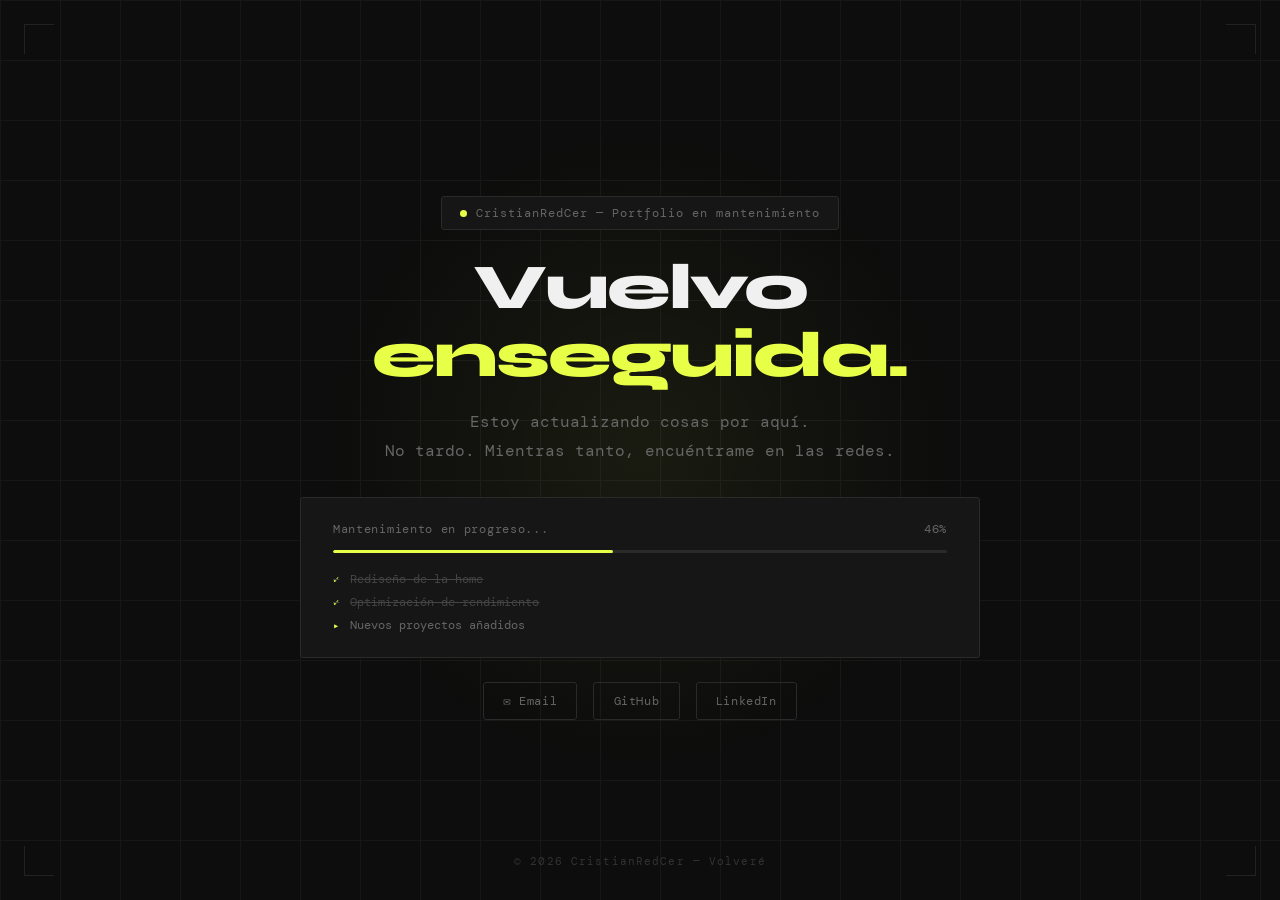
==== index.html @ ba2c5c2b "quito Test finales" ====
<!doctype html>
<html lang="es">
  <head>
    <title>CristianRedCer — En mantenimiento</title>
    <meta name="description" content="Portfolio de CristianRedCer - Desarrollador Junior" />
    <meta name="author" content="Cristian-Redondo-Cervantes" />
    <meta name="viewport" content="width=device-width, initial-scale=1.0" />
    <meta charset="UTF-8" />
    <link rel="icon" href="/Crc-Portfolio/favicon.png" type="image/jpeg" />
    <link rel="preconnect" href="https://fonts.googleapis.com" />
    <link rel="preconnect" href="https://fonts.gstatic.com" crossorigin />
    <link href="https://fonts.googleapis.com/css2?family=DM+Mono:ital,wght@0,300;0,400;0,500;1,400&family=Syne:wght@400;600;700;800&display=swap" rel="stylesheet" />
    <style>
      :root {
        --accent: #e8ff47;
        --bg: #0d0d0d;
        --surface: #161616;
        --border: #2a2a2a;
        --text: #f0f0f0;
        --muted: #666;
      }

      *, *::before, *::after {
        box-sizing: border-box;
        margin: 0;
        padding: 0;
      }

      body {
        background: var(--bg);
        color: var(--text);
        font-family: "Syne", sans-serif;
        min-height: 100vh;
        display: flex;
        flex-direction: column;
        align-items: center;
        justify-content: center;
        padding: 5rem 2rem 4rem;
        overflow-x: hidden;
        overflow-y: auto;
        position: relative;
      }

      body::before {
        content: "";
        position: fixed;
        inset: 0;
        background-image:
          linear-gradient(var(--border) 1px, transparent 1px),
          linear-gradient(90deg, var(--border) 1px, transparent 1px);
        background-size: 60px 60px;
        opacity: 0.4;
        pointer-events: none;
      }

      body::after {
        content: "";
        position: fixed;
        top: 50%;
        left: 50%;
        transform: translate(-50%, -50%);
        width: 700px;
        height: 700px;
        background: radial-gradient(circle, rgba(232, 255, 71, 0.06) 0%, transparent 65%);
        pointer-events: none;
      }

      .container {
        position: relative;
        z-index: 1;
        max-width: 680px;
        width: 100%;
        text-align: center;
      }

      .badge {
        display: inline-flex;
        align-items: center;
        gap: 0.6rem;
        background: var(--surface);
        border: 1px solid var(--border);
        border-radius: 3px;
        padding: 0.5rem 1.1rem;
        font-family: "DM Mono", monospace;
        font-size: 0.78rem;
        color: var(--muted);
        margin-bottom: 1.5rem;
        letter-spacing: 0.08em;
      }

      .dot {
        width: 7px;
        height: 7px;
        border-radius: 50%;
        background: var(--accent);
        animation: pulse 2s ease-in-out infinite;
        flex-shrink: 0;
      }

      @keyframes pulse {
        0%, 100% { opacity: 1; transform: scale(1); }
        50% { opacity: 0.4; transform: scale(0.8); }
      }

      h1 {
        font-size: clamp(2.2rem, 5vw, 4rem);
        font-weight: 800;
        line-height: 1.05;
        letter-spacing: -0.03em;
        margin-bottom: 0.5rem;
      }

      h1 span { color: var(--accent); }

      .subtitle {
        font-family: "DM Mono", monospace;
        font-size: clamp(0.8rem, 2vw, 1rem);
        color: var(--muted);
        margin: 1.2rem 0 2rem;
        line-height: 1.8;
      }

      .progress-wrap {
        background: var(--surface);
        border: 1px solid var(--border);
        border-radius: 3px;
        padding: 1.5rem 2rem;
        margin-bottom: 1.5rem;
        text-align: left;
      }

      .progress-label {
        display: flex;
        justify-content: space-between;
        font-family: "DM Mono", monospace;
        font-size: 0.72rem;
        color: var(--muted);
        margin-bottom: 0.8rem;
        letter-spacing: 0.06em;
      }

      .progress-bar {
        height: 3px;
        background: var(--border);
        border-radius: 2px;
        overflow: hidden;
        margin-bottom: 1.2rem;
      }

      .progress-fill {
        height: 100%;
        background: var(--accent);
        border-radius: 2px;
        width: 40%;
        transition: width 0.3s ease;
      }

      .tasks { display: flex; flex-direction: column; gap: 0.5rem; }

      .task {
        font-family: "DM Mono", monospace;
        font-size: 0.72rem;
        color: var(--muted);
        display: flex;
        align-items: center;
        gap: 0.7rem;
      }

      .task-icon { color: var(--accent); font-size: 0.65rem; }
      .task-icon.pending { color: var(--border); }
      .task.done { color: #444; text-decoration: line-through; }

      .social-links {
        display: flex;
        justify-content: center;
        gap: 1rem;
        flex-wrap: wrap;
      }

      .social-link {
        font-family: "DM Mono", monospace;
        font-size: 0.78rem;
        color: var(--muted);
        text-decoration: none;
        padding: 0.6rem 1.2rem;
        border: 1px solid var(--border);
        border-radius: 3px;
        transition: all 0.2s;
        letter-spacing: 0.05em;
      }

      .social-link:hover { border-color: var(--accent); color: var(--accent); }

      .footer-text {
        position: fixed;
        bottom: 2rem;
        left: 50%;
        transform: translateX(-50%);
        font-family: "DM Mono", monospace;
        font-size: 0.7rem;
        color: #333;
        letter-spacing: 0.1em;
        white-space: nowrap;
      }

      .corner {
        position: fixed;
        width: 30px;
        height: 30px;
        border-color: #222;
        border-style: solid;
      }
      .corner-tl { top: 1.5rem; left: 1.5rem; border-width: 1px 0 0 1px; }
      .corner-tr { top: 1.5rem; right: 1.5rem; border-width: 1px 1px 0 0; }
      .corner-bl { bottom: 1.5rem; left: 1.5rem; border-width: 0 0 1px 1px; }
      .corner-br { bottom: 1.5rem; right: 1.5rem; border-width: 0 1px 1px 0; }

      @media (max-width: 480px) {
        .progress-wrap { padding: 1.2rem; }
        .corner { display: none; }
      }
    </style>
  </head>
  <body>
    <div class="corner corner-tl"></div>
    <div class="corner corner-tr"></div>
    <div class="corner corner-bl"></div>
    <div class="corner corner-br"></div>

    <div class="container">
      <div class="badge">
        <span class="dot"></span>
        CristianRedCer — Portfolio en mantenimiento
      </div>

      <h1>
        Vuelvo<br />
        <span>enseguida.</span>
      </h1>
      <p class="subtitle">
        Estoy actualizando cosas por aquí.<br />
        No tardo. Mientras tanto, encuéntrame en las redes.
      </p>
      <div class="progress-wrap">
        <div class="progress-label">
          <span>Mantenimiento en progreso...</span>
          <span id="pct">—</span>
        </div>
        <div class="progress-bar">
          <div class="progress-fill" id="bar"></div>
        </div>
        <div class="tasks">
          <div class="task done"><span class="task-icon">✓</span> Rediseño de la home</div>
          <div class="task done"><span class="task-icon">✓</span> Optimización de rendimiento</div>
          <div class="task"><span class="task-icon">▸</span> Nuevos proyectos añadidos</div>
        </div>
      </div>

      <div class="social-links">
        <a href="mailto:cervantes.redondo.cristian@gmail.com" class="social-link">✉ Email</a>
        <a href="https://github.com/CristianRedCer" class="social-link" target="_blank">GitHub</a>
        <a href="https://www.linkedin.com/in/cristian-redondo-cervantes-12a508333/" class="social-link" target="_blank">LinkedIn</a>
      </div>
    </div>

    <p class="footer-text">© 2026 CristianRedCer — Volveré</p>

    <script>
      const pct = document.getElementById("pct");
      const bar = document.getElementById("bar");
      let val = 40;
      let dir = 1;
      setInterval(() => {
        val += dir * 0.08;
        if (val >= 85) dir = -1;
        if (val <= 40) dir = 1;
        const rounded = Math.round(val);
        pct.textContent = rounded + "%";
        bar.style.width = val.toFixed(2) + "%";
      }, 16);
    </script>
  </body>
</html>
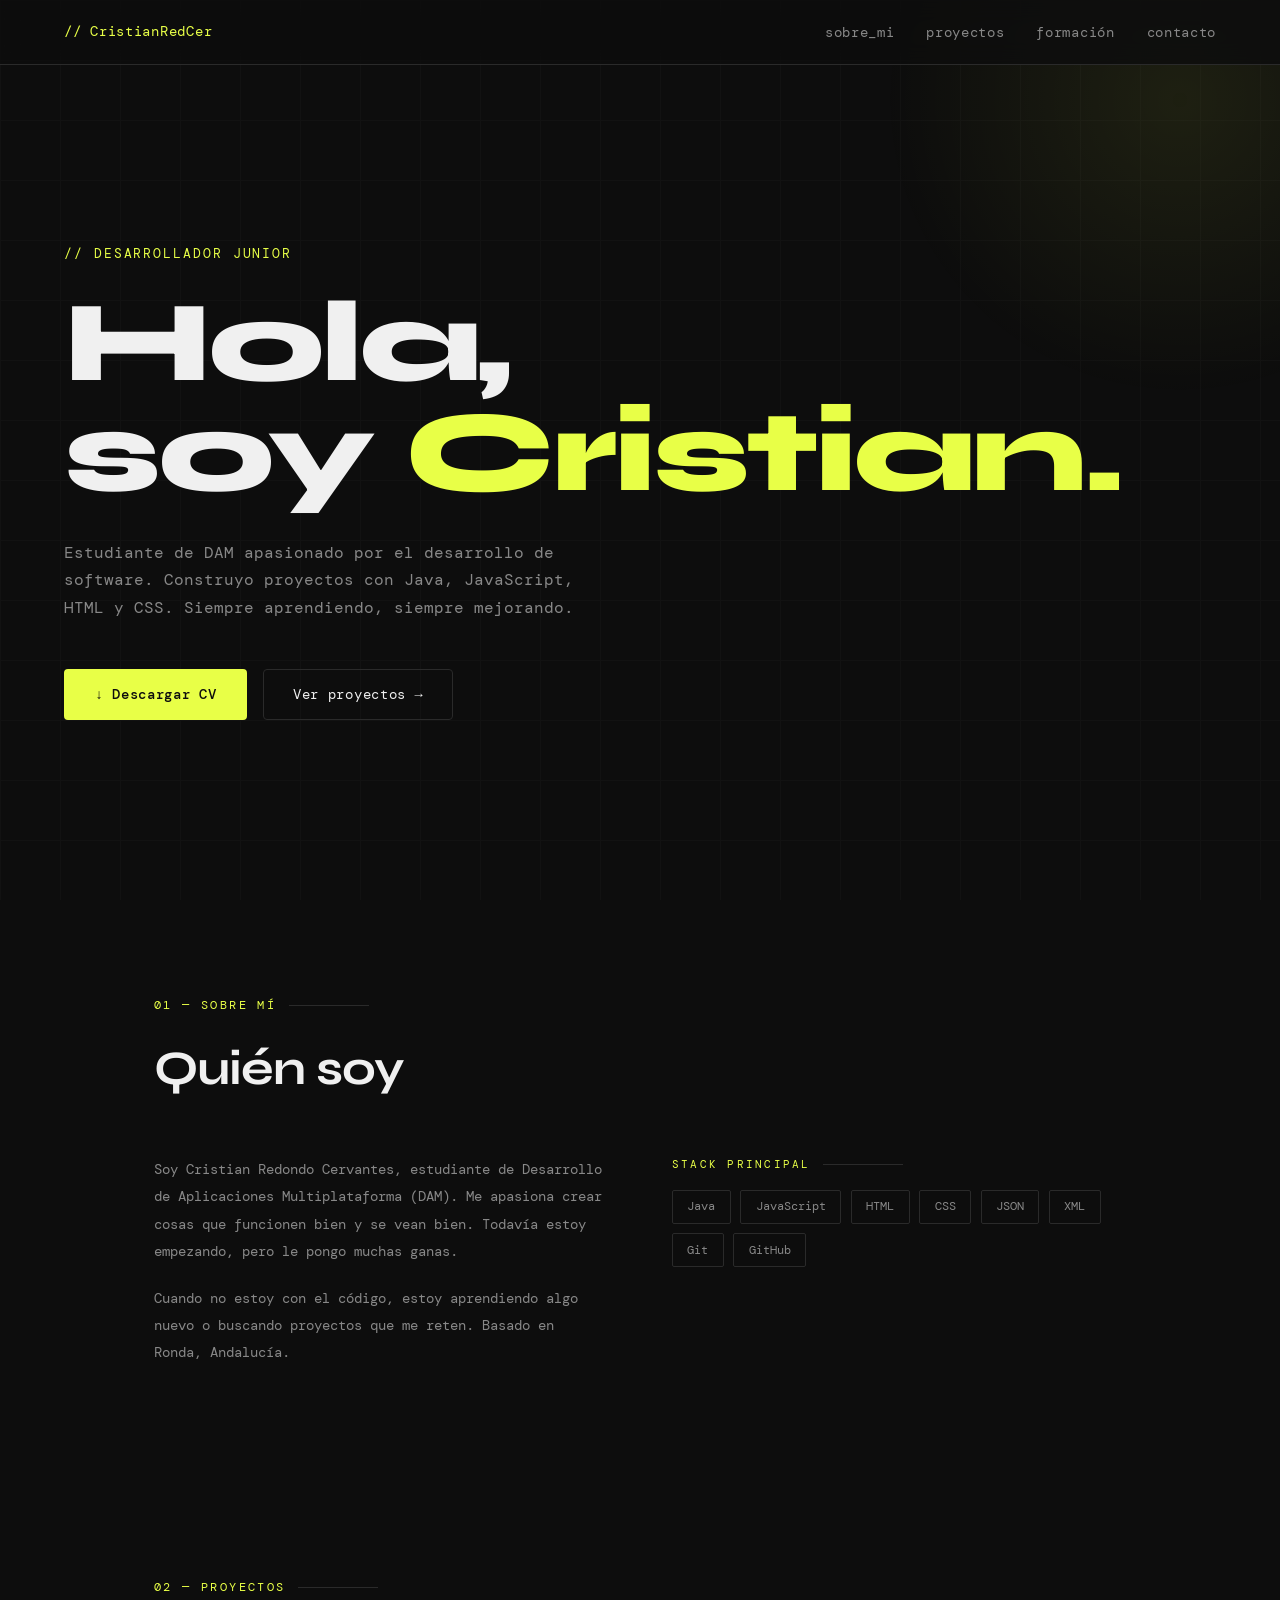
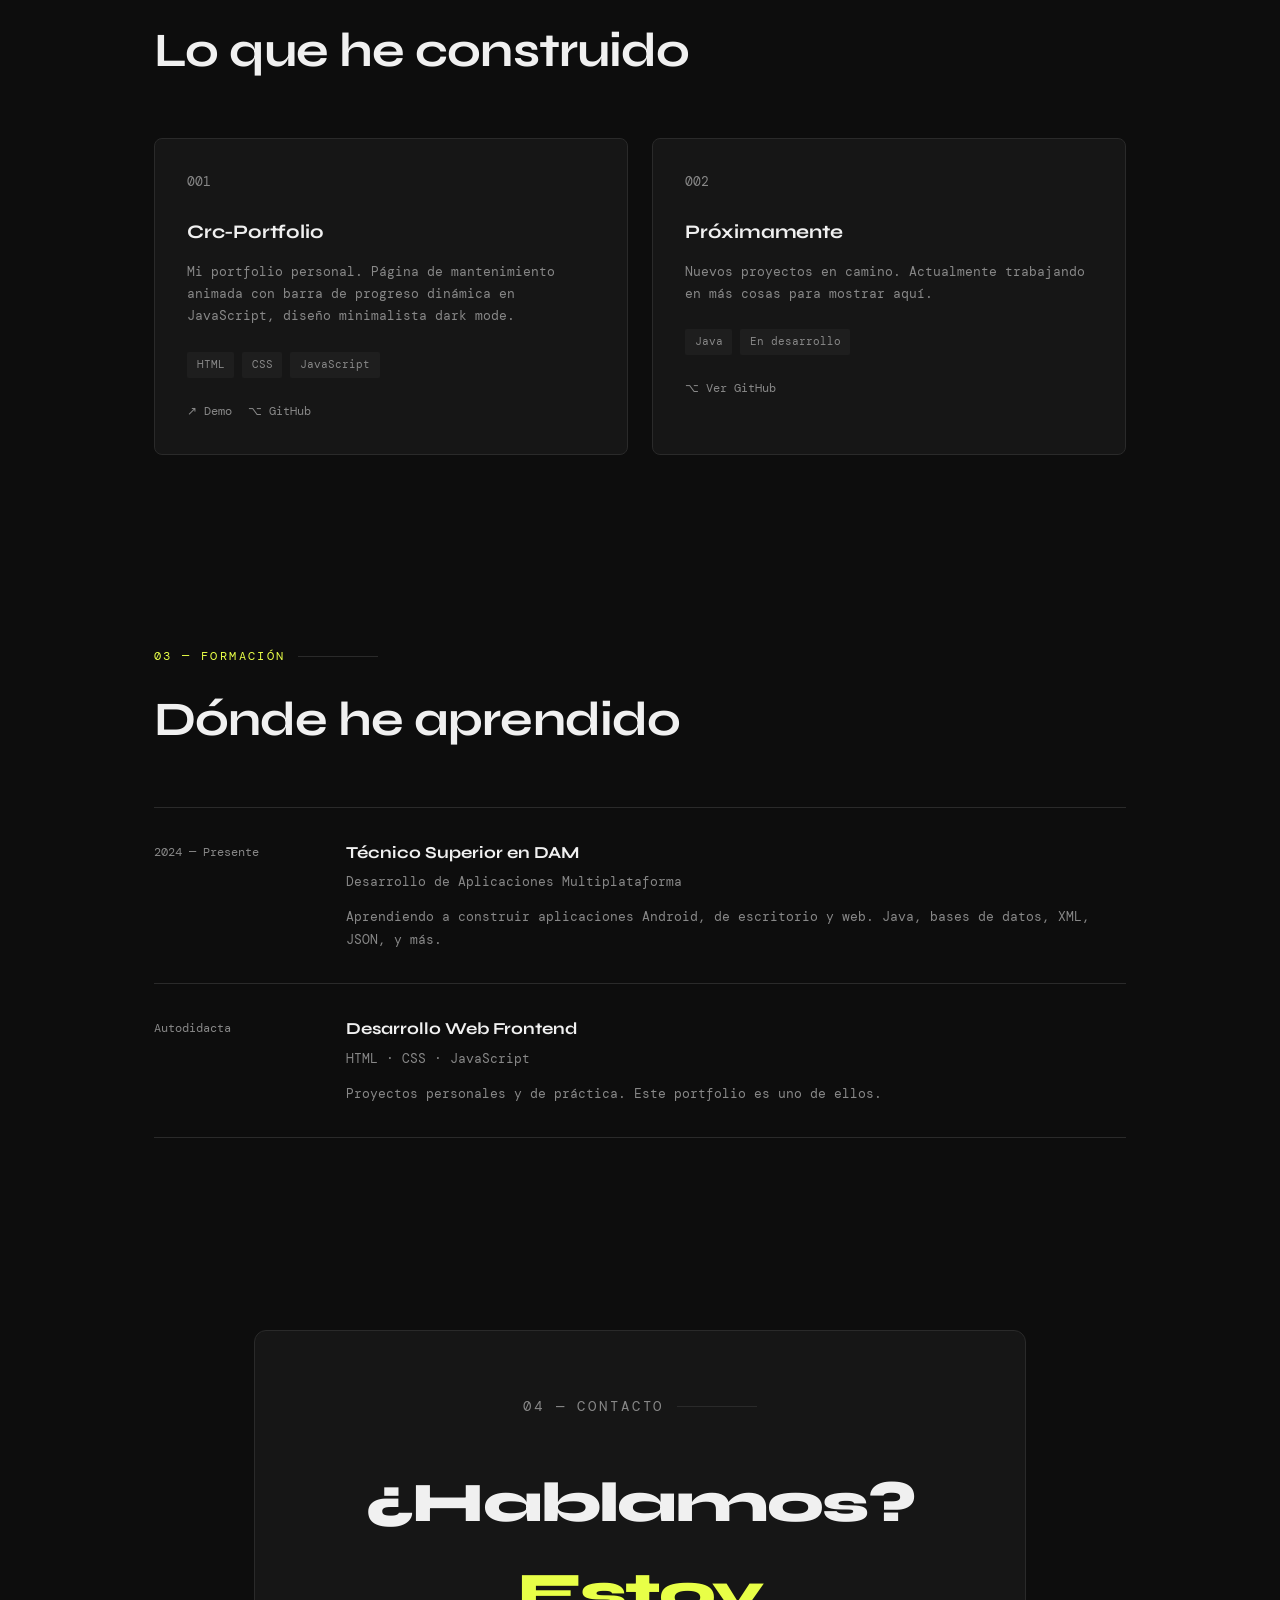
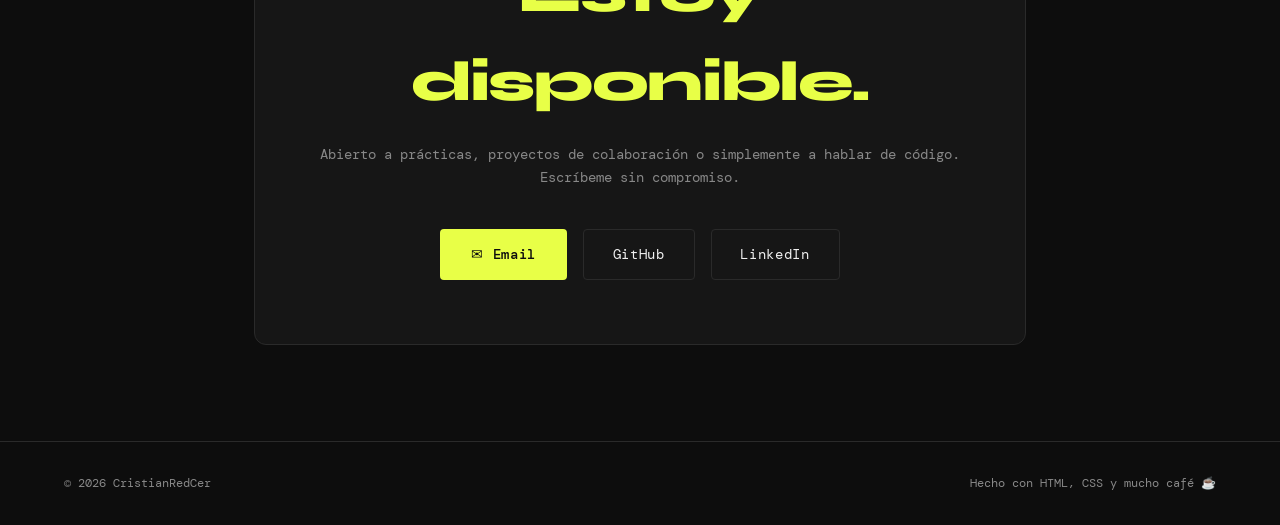
==== commit 4faed238: "modifico para quer se vea portfolio.html en la web" ====
--- a/index.html
+++ b/index.html
@@ -1,283 +1,556 @@
-<!doctype html>
+<!DOCTYPE html>
 <html lang="es">
-  <head>
-    <title>CristianRedCer — En mantenimiento</title>
-    <meta name="description" content="Portfolio de CristianRedCer - Desarrollador Junior" />
-    <meta name="author" content="Cristian-Redondo-Cervantes" />
-    <meta name="viewport" content="width=device-width, initial-scale=1.0" />
-    <meta charset="UTF-8" />
-    <link rel="icon" href="/Crc-Portfolio/favicon.png" type="image/jpeg" />
-    <link rel="preconnect" href="https://fonts.googleapis.com" />
-    <link rel="preconnect" href="https://fonts.gstatic.com" crossorigin />
-    <link href="https://fonts.googleapis.com/css2?family=DM+Mono:ital,wght@0,300;0,400;0,500;1,400&family=Syne:wght@400;600;700;800&display=swap" rel="stylesheet" />
-    <style>
-      :root {
-        --accent: #e8ff47;
-        --bg: #0d0d0d;
-        --surface: #161616;
-        --border: #2a2a2a;
-        --text: #f0f0f0;
-        --muted: #666;
-      }
-
-      *, *::before, *::after {
-        box-sizing: border-box;
-        margin: 0;
-        padding: 0;
-      }
-
-      body {
-        background: var(--bg);
-        color: var(--text);
-        font-family: "Syne", sans-serif;
-        min-height: 100vh;
-        display: flex;
-        flex-direction: column;
-        align-items: center;
-        justify-content: center;
-        padding: 5rem 2rem 4rem;
-        overflow-x: hidden;
-        overflow-y: auto;
-        position: relative;
-      }
-
-      body::before {
-        content: "";
-        position: fixed;
-        inset: 0;
-        background-image:
-          linear-gradient(var(--border) 1px, transparent 1px),
-          linear-gradient(90deg, var(--border) 1px, transparent 1px);
-        background-size: 60px 60px;
-        opacity: 0.4;
-        pointer-events: none;
-      }
-
-      body::after {
-        content: "";
-        position: fixed;
-        top: 50%;
-        left: 50%;
-        transform: translate(-50%, -50%);
-        width: 700px;
-        height: 700px;
-        background: radial-gradient(circle, rgba(232, 255, 71, 0.06) 0%, transparent 65%);
-        pointer-events: none;
-      }
-
-      .container {
-        position: relative;
-        z-index: 1;
-        max-width: 680px;
-        width: 100%;
-        text-align: center;
-      }
-
-      .badge {
-        display: inline-flex;
-        align-items: center;
-        gap: 0.6rem;
-        background: var(--surface);
-        border: 1px solid var(--border);
-        border-radius: 3px;
-        padding: 0.5rem 1.1rem;
-        font-family: "DM Mono", monospace;
-        font-size: 0.78rem;
-        color: var(--muted);
-        margin-bottom: 1.5rem;
-        letter-spacing: 0.08em;
-      }
-
-      .dot {
-        width: 7px;
-        height: 7px;
-        border-radius: 50%;
-        background: var(--accent);
-        animation: pulse 2s ease-in-out infinite;
-        flex-shrink: 0;
-      }
-
-      @keyframes pulse {
-        0%, 100% { opacity: 1; transform: scale(1); }
-        50% { opacity: 0.4; transform: scale(0.8); }
-      }
-
-      h1 {
-        font-size: clamp(2.2rem, 5vw, 4rem);
-        font-weight: 800;
-        line-height: 1.05;
-        letter-spacing: -0.03em;
-        margin-bottom: 0.5rem;
-      }
-
-      h1 span { color: var(--accent); }
-
-      .subtitle {
-        font-family: "DM Mono", monospace;
-        font-size: clamp(0.8rem, 2vw, 1rem);
-        color: var(--muted);
-        margin: 1.2rem 0 2rem;
-        line-height: 1.8;
-      }
-
-      .progress-wrap {
-        background: var(--surface);
-        border: 1px solid var(--border);
-        border-radius: 3px;
-        padding: 1.5rem 2rem;
-        margin-bottom: 1.5rem;
-        text-align: left;
-      }
-
-      .progress-label {
-        display: flex;
-        justify-content: space-between;
-        font-family: "DM Mono", monospace;
-        font-size: 0.72rem;
-        color: var(--muted);
-        margin-bottom: 0.8rem;
-        letter-spacing: 0.06em;
-      }
-
-      .progress-bar {
-        height: 3px;
-        background: var(--border);
-        border-radius: 2px;
-        overflow: hidden;
-        margin-bottom: 1.2rem;
-      }
-
-      .progress-fill {
-        height: 100%;
-        background: var(--accent);
-        border-radius: 2px;
-        width: 40%;
-        transition: width 0.3s ease;
-      }
-
-      .tasks { display: flex; flex-direction: column; gap: 0.5rem; }
-
-      .task {
-        font-family: "DM Mono", monospace;
-        font-size: 0.72rem;
-        color: var(--muted);
-        display: flex;
-        align-items: center;
-        gap: 0.7rem;
-      }
-
-      .task-icon { color: var(--accent); font-size: 0.65rem; }
-      .task-icon.pending { color: var(--border); }
-      .task.done { color: #444; text-decoration: line-through; }
-
-      .social-links {
-        display: flex;
-        justify-content: center;
-        gap: 1rem;
-        flex-wrap: wrap;
-      }
-
-      .social-link {
-        font-family: "DM Mono", monospace;
-        font-size: 0.78rem;
-        color: var(--muted);
-        text-decoration: none;
-        padding: 0.6rem 1.2rem;
-        border: 1px solid var(--border);
-        border-radius: 3px;
-        transition: all 0.2s;
-        letter-spacing: 0.05em;
-      }
-
-      .social-link:hover { border-color: var(--accent); color: var(--accent); }
-
-      .footer-text {
-        position: fixed;
-        bottom: 2rem;
-        left: 50%;
-        transform: translateX(-50%);
-        font-family: "DM Mono", monospace;
-        font-size: 0.7rem;
-        color: #333;
-        letter-spacing: 0.1em;
-        white-space: nowrap;
-      }
-
-      .corner {
-        position: fixed;
-        width: 30px;
-        height: 30px;
-        border-color: #222;
-        border-style: solid;
-      }
-      .corner-tl { top: 1.5rem; left: 1.5rem; border-width: 1px 0 0 1px; }
-      .corner-tr { top: 1.5rem; right: 1.5rem; border-width: 1px 1px 0 0; }
-      .corner-bl { bottom: 1.5rem; left: 1.5rem; border-width: 0 0 1px 1px; }
-      .corner-br { bottom: 1.5rem; right: 1.5rem; border-width: 0 1px 1px 0; }
-
-      @media (max-width: 480px) {
-        .progress-wrap { padding: 1.2rem; }
-        .corner { display: none; }
-      }
-    </style>
-  </head>
-  <body>
-    <div class="corner corner-tl"></div>
-    <div class="corner corner-tr"></div>
-    <div class="corner corner-bl"></div>
-    <div class="corner corner-br"></div>
-
-    <div class="container">
-      <div class="badge">
-        <span class="dot"></span>
-        CristianRedCer — Portfolio en mantenimiento
-      </div>
-
-      <h1>
-        Vuelvo<br />
-        <span>enseguida.</span>
-      </h1>
-      <p class="subtitle">
-        Estoy actualizando cosas por aquí.<br />
-        No tardo. Mientras tanto, encuéntrame en las redes.
-      </p>
-      <div class="progress-wrap">
-        <div class="progress-label">
-          <span>Mantenimiento en progreso...</span>
-          <span id="pct">—</span>
-        </div>
-        <div class="progress-bar">
-          <div class="progress-fill" id="bar"></div>
-        </div>
-        <div class="tasks">
-          <div class="task done"><span class="task-icon">✓</span> Rediseño de la home</div>
-          <div class="task done"><span class="task-icon">✓</span> Optimización de rendimiento</div>
-          <div class="task"><span class="task-icon">▸</span> Nuevos proyectos añadidos</div>
-        </div>
-      </div>
-
-      <div class="social-links">
-        <a href="mailto:cervantes.redondo.cristian@gmail.com" class="social-link">✉ Email</a>
-        <a href="https://github.com/CristianRedCer" class="social-link" target="_blank">GitHub</a>
-        <a href="https://www.linkedin.com/in/cristian-redondo-cervantes-12a508333/" class="social-link" target="_blank">LinkedIn</a>
-      </div>
+<head>
+  <title>CristianRedCer — Desarrollador Junior</title>
+  <meta name="description" content="Portfolio de Cristian Redondo Cervantes - Desarrollador Junior DAM" />
+  <meta name="author" content="Cristian-Redondo-Cervantes" />
+  <meta name="viewport" content="width=device-width, initial-scale=1.0" />
+  <meta charset="UTF-8" />
+  <link rel="icon" href="favicon.jpeg" type="image/jpeg" />
+  <link rel="preconnect" href="https://fonts.googleapis.com" />
+  <link rel="preconnect" href="https://fonts.gstatic.com" crossorigin />
+  <link href="https://fonts.googleapis.com/css2?family=DM+Mono:ital,wght@0,300;0,400;0,500;1,400&family=Syne:wght@400;600;700;800&display=swap" rel="stylesheet" />
+  <style>
+    :root {
+      --accent: #e8ff47;
+      --accent-dark: #b8cc00;
+      --bg: #0d0d0d;
+      --surface: #161616;
+      --surface2: #1e1e1e;
+      --text: #f0f0f0;
+      --muted: #888;
+      --border: #2a2a2a;
+    }
+
+    *, *::before, *::after { box-sizing: border-box; margin: 0; padding: 0; }
+    html { scroll-behavior: smooth; }
+
+    body {
+      background: var(--bg);
+      color: var(--text);
+      font-family: 'Syne', sans-serif;
+      line-height: 1.6;
+      overflow-x: hidden;
+    }
+
+    /* ===== NAV ===== */
+    nav {
+      position: fixed;
+      top: 0; left: 0; right: 0;
+      z-index: 100;
+      display: flex;
+      justify-content: space-between;
+      align-items: center;
+      padding: 1.2rem 4rem;
+      background: rgba(13,13,13,0.85);
+      backdrop-filter: blur(12px);
+      border-bottom: 1px solid var(--border);
+    }
+
+    .nav-logo {
+      font-family: 'DM Mono', monospace;
+      font-size: 0.9rem;
+      color: var(--accent);
+      letter-spacing: 0.05em;
+    }
+
+    .nav-links { display: flex; gap: 2rem; list-style: none; }
+
+    .nav-links a {
+      color: var(--muted);
+      text-decoration: none;
+      font-size: 0.85rem;
+      font-family: 'DM Mono', monospace;
+      letter-spacing: 0.05em;
+      transition: color 0.2s;
+    }
+    .nav-links a:hover { color: var(--accent); }
+
+    /* ===== HERO ===== */
+    .hero {
+      min-height: 100vh;
+      display: flex;
+      flex-direction: column;
+      justify-content: center;
+      padding: 8rem 4rem 4rem;
+      position: relative;
+      overflow: hidden;
+    }
+
+    .hero::before {
+      content: '';
+      position: absolute;
+      top: -200px; right: -200px;
+      width: 600px; height: 600px;
+      background: radial-gradient(circle, rgba(232,255,71,0.08) 0%, transparent 70%);
+      pointer-events: none;
+    }
+
+    /* Grid de fondo sutil */
+    .hero::after {
+      content: '';
+      position: fixed;
+      inset: 0;
+      background-image:
+        linear-gradient(var(--border) 1px, transparent 1px),
+        linear-gradient(90deg, var(--border) 1px, transparent 1px);
+      background-size: 60px 60px;
+      opacity: 0.2;
+      pointer-events: none;
+      z-index: -1;
+    }
+
+    .hero-tag {
+      font-family: 'DM Mono', monospace;
+      font-size: 0.8rem;
+      color: var(--accent);
+      letter-spacing: 0.15em;
+      text-transform: uppercase;
+      margin-bottom: 1.5rem;
+    }
+
+    .hero h1 {
+      font-size: clamp(3.5rem, 9vw, 8rem);
+      font-weight: 800;
+      line-height: 0.95;
+      letter-spacing: -0.03em;
+      margin-bottom: 2rem;
+    }
+
+    .hero h1 span { color: var(--accent); }
+
+    .hero-desc {
+      font-family: 'DM Mono', monospace;
+      font-size: 1rem;
+      color: var(--muted);
+      max-width: 520px;
+      line-height: 1.7;
+      margin-bottom: 3rem;
+    }
+
+    .hero-btns { display: flex; gap: 1rem; flex-wrap: wrap; }
+
+    .btn {
+      display: inline-flex;
+      align-items: center;
+      gap: 0.5rem;
+      padding: 0.8rem 1.8rem;
+      border-radius: 4px;
+      font-family: 'DM Mono', monospace;
+      font-size: 0.85rem;
+      letter-spacing: 0.05em;
+      cursor: pointer;
+      text-decoration: none;
+      transition: all 0.2s;
+    }
+
+    .btn-primary {
+      background: var(--accent);
+      color: #0d0d0d;
+      border: 2px solid var(--accent);
+      font-weight: 500;
+    }
+    .btn-primary:hover { background: var(--accent-dark); border-color: var(--accent-dark); }
+
+    .btn-outline {
+      background: transparent;
+      color: var(--text);
+      border: 1px solid var(--border);
+    }
+    .btn-outline:hover { border-color: var(--accent); color: var(--accent); }
+
+    /* ===== SECCIONES ===== */
+    section {
+      padding: 6rem 4rem;
+      max-width: 1100px;
+      margin: 0 auto;
+    }
+
+    .section-label {
+      font-family: 'DM Mono', monospace;
+      font-size: 0.75rem;
+      color: var(--accent);
+      letter-spacing: 0.2em;
+      text-transform: uppercase;
+      margin-bottom: 1rem;
+      display: flex;
+      align-items: center;
+      gap: 0.8rem;
+    }
+
+    .section-label::after {
+      content: '';
+      flex: 1;
+      height: 1px;
+      background: var(--border);
+      max-width: 80px;
+    }
+
+    .section-title {
+      font-size: clamp(2rem, 4vw, 3rem);
+      font-weight: 700;
+      letter-spacing: -0.02em;
+      margin-bottom: 3rem;
+    }
+
+    /* ===== SOBRE MÍ ===== */
+    .about-grid {
+      display: grid;
+      grid-template-columns: 1fr 1fr;
+      gap: 4rem;
+      align-items: start;
+    }
+
+    .about-text p {
+      font-family: 'DM Mono', monospace;
+      font-size: 0.9rem;
+      color: var(--muted);
+      line-height: 1.9;
+      margin-bottom: 1.2rem;
+    }
+
+    .skills-grid {
+      display: flex;
+      flex-wrap: wrap;
+      gap: 0.6rem;
+      margin-top: 1rem;
+    }
+
+    .skill-tag {
+      font-family: 'DM Mono', monospace;
+      font-size: 0.75rem;
+      padding: 0.4rem 0.9rem;
+      border: 1px solid var(--border);
+      border-radius: 2px;
+      color: var(--muted);
+      transition: all 0.2s;
+    }
+
+    .skill-tag:hover { border-color: var(--accent); color: var(--accent); }
+
+    /* ===== PROYECTOS ===== */
+    .projects-grid {
+      display: grid;
+      grid-template-columns: repeat(auto-fit, minmax(300px, 1fr));
+      gap: 1.5rem;
+    }
+
+    .project-card {
+      background: var(--surface);
+      border: 1px solid var(--border);
+      border-radius: 8px;
+      padding: 2rem;
+      transition: border-color 0.25s, transform 0.25s;
+      position: relative;
+      overflow: hidden;
+    }
+
+    .project-card::before {
+      content: '';
+      position: absolute;
+      top: 0; left: 0; right: 0;
+      height: 2px;
+      background: var(--accent);
+      transform: scaleX(0);
+      transform-origin: left;
+      transition: transform 0.3s;
+    }
+
+    .project-card:hover { border-color: #333; transform: translateY(-4px); }
+    .project-card:hover::before { transform: scaleX(1); }
+
+    .project-num {
+      font-family: 'DM Mono', monospace;
+      font-size: 0.75rem;
+      color: var(--accent);
+      margin-bottom: 1rem;
+    }
+
+    .project-card h3 {
+      font-size: 1.2rem;
+      font-weight: 700;
+      margin-bottom: 0.8rem;
+      letter-spacing: -0.01em;
+    }
+
+    .project-card p {
+      font-family: 'DM Mono', monospace;
+      font-size: 0.82rem;
+      color: var(--muted);
+      line-height: 1.7;
+      margin-bottom: 1.5rem;
+    }
+
+    .project-tags { display: flex; flex-wrap: wrap; gap: 0.5rem; margin-bottom: 1.5rem; }
+
+    .project-tag {
+      font-family: 'DM Mono', monospace;
+      font-size: 0.7rem;
+      padding: 0.25rem 0.6rem;
+      background: var(--surface2);
+      border-radius: 2px;
+      color: var(--muted);
+    }
+
+    .project-links { display: flex; gap: 1rem; }
+
+    .project-link {
+      font-family: 'DM Mono', monospace;
+      font-size: 0.78rem;
+      color: var(--muted);
+      text-decoration: none;
+      display: flex;
+      align-items: center;
+      gap: 0.3rem;
+      transition: color 0.2s;
+    }
+    .project-link:hover { color: var(--accent); }
+
+    /* ===== FORMACIÓN ===== */
+    .exp-list { display: flex; flex-direction: column; }
+
+    .exp-item {
+      display: grid;
+      grid-template-columns: 160px 1fr;
+      gap: 2rem;
+      padding: 2rem 0;
+      border-bottom: 1px solid var(--border);
+    }
+    .exp-item:first-child { border-top: 1px solid var(--border); }
+
+    .exp-date {
+      font-family: 'DM Mono', monospace;
+      font-size: 0.78rem;
+      color: var(--muted);
+      padding-top: 0.2rem;
+    }
+
+    .exp-content h3 {
+      font-size: 1.05rem;
+      font-weight: 700;
+      margin-bottom: 0.3rem;
+    }
+
+    .exp-company {
+      font-family: 'DM Mono', monospace;
+      font-size: 0.82rem;
+      color: var(--accent);
+      margin-bottom: 0.8rem;
+    }
+
+    .exp-content p {
+      font-family: 'DM Mono', monospace;
+      font-size: 0.82rem;
+      color: var(--muted);
+      line-height: 1.7;
+    }
+
+    /* ===== CONTACTO ===== */
+    .contact-wrap {
+      background: var(--surface);
+      border: 1px solid var(--border);
+      border-radius: 12px;
+      padding: 4rem;
+      text-align: center;
+    }
+
+    .contact-wrap h2 {
+      font-size: clamp(2rem, 5vw, 3.5rem);
+      font-weight: 800;
+      letter-spacing: -0.03em;
+      margin-bottom: 1rem;
+    }
+    .contact-wrap h2 span { color: var(--accent); }
+
+    .contact-wrap p {
+      font-family: 'DM Mono', monospace;
+      font-size: 0.9rem;
+      color: var(--muted);
+      margin-bottom: 2.5rem;
+    }
+
+    .contact-links {
+      display: flex;
+      justify-content: center;
+      gap: 1rem;
+      flex-wrap: wrap;
+    }
+
+    /* ===== FOOTER ===== */
+    footer {
+      border-top: 1px solid var(--border);
+      padding: 2rem 4rem;
+      display: flex;
+      justify-content: space-between;
+      align-items: center;
+      font-family: 'DM Mono', monospace;
+      font-size: 0.75rem;
+      color: var(--muted);
+    }
+
+    /* ===== RESPONSIVE ===== */
+    @media (max-width: 768px) {
+      nav { padding: 1rem 1.5rem; }
+      .nav-links { display: none; }
+      .hero { padding: 7rem 1.5rem 3rem; }
+      section { padding: 4rem 1.5rem; }
+      .about-grid { grid-template-columns: 1fr; gap: 2rem; }
+      .exp-item { grid-template-columns: 1fr; gap: 0.5rem; }
+      .contact-wrap { padding: 2.5rem 1.5rem; }
+      footer { padding: 1.5rem; flex-direction: column; gap: 0.5rem; text-align: center; }
+    }
+  </style>
+</head>
+<body>
+
+  <!-- NAV -->
+  <nav>
+    <span class="nav-logo">// CristianRedCer</span>
+    <ul class="nav-links">
+      <li><a href="#sobre-mi">sobre_mi</a></li>
+      <li><a href="#proyectos">proyectos</a></li>
+      <li><a href="#formacion">formación</a></li>
+      <li><a href="#contacto">contacto</a></li>
+    </ul>
+  </nav>
+
+  <!-- HERO -->
+  <div class="hero">
+    <p class="hero-tag">// Desarrollador Junior</p>
+    <h1>
+      Hola,<br/>soy <span>Cristian.</span>
+    </h1>
+    <p class="hero-desc">
+      Estudiante de DAM apasionado por el desarrollo de software.
+      Construyo proyectos con Java, JavaScript, HTML y CSS.
+      Siempre aprendiendo, siempre mejorando.
+    </p>
+    <div class="hero-btns">
+      <a href="cv.pdf" class="btn btn-primary" target="_blank">↓ Descargar CV</a>
+      <a href="#proyectos" class="btn btn-outline">Ver proyectos →</a>
     </div>
-
-    <p class="footer-text">© 2026 CristianRedCer — Volveré</p>
-
-    <script>
-      const pct = document.getElementById("pct");
-      const bar = document.getElementById("bar");
-      let val = 40;
-      let dir = 1;
-      setInterval(() => {
-        val += dir * 0.08;
-        if (val >= 85) dir = -1;
-        if (val <= 40) dir = 1;
-        const rounded = Math.round(val);
-        pct.textContent = rounded + "%";
-        bar.style.width = val.toFixed(2) + "%";
-      }, 16);
-    </script>
-  </body>
+  </div>
+
+  <!-- SOBRE MÍ -->
+  <section id="sobre-mi">
+    <p class="section-label">01 — sobre mí</p>
+    <h2 class="section-title">Quién soy</h2>
+
+    <div class="about-grid">
+      <div class="about-text">
+        <p>
+          Soy Cristian Redondo Cervantes, estudiante de Desarrollo de Aplicaciones Multiplataforma (DAM).
+          Me apasiona crear cosas que funcionen bien y se vean bien. Todavía estoy empezando, pero le pongo muchas ganas.
+        </p>
+        <p>
+          Cuando no estoy con el código, estoy aprendiendo algo nuevo o buscando proyectos que me reten.
+          Basado en Ronda, Andalucía.
+        </p>
+      </div>
+
+      <div>
+        <p class="section-label" style="font-size:0.7rem;">stack principal</p>
+        <div class="skills-grid">
+          <span class="skill-tag">Java</span>
+          <span class="skill-tag">JavaScript</span>
+          <span class="skill-tag">HTML</span>
+          <span class="skill-tag">CSS</span>
+          <span class="skill-tag">JSON</span>
+          <span class="skill-tag">XML</span>
+          <span class="skill-tag">Git</span>
+          <span class="skill-tag">GitHub</span>
+        </div>
+      </div>
+    </div>
+  </section>
+
+  <!-- PROYECTOS -->
+  <section id="proyectos" style="max-width:1100px; margin:0 auto; padding:6rem 4rem;">
+    <p class="section-label">02 — proyectos</p>
+    <h2 class="section-title">Lo que he construido</h2>
+
+    <div class="projects-grid">
+
+      <div class="project-card">
+        <p class="project-num">001</p>
+        <h3>Crc-Portfolio</h3>
+        <p>Mi portfolio personal. Página de mantenimiento animada con barra de progreso dinámica en JavaScript, diseño minimalista dark mode.</p>
+        <div class="project-tags">
+          <span class="project-tag">HTML</span>
+          <span class="project-tag">CSS</span>
+          <span class="project-tag">JavaScript</span>
+        </div>
+        <div class="project-links">
+          <a href="https://cristianredcer.github.io/Crc-Portfolio/" class="project-link" target="_blank">↗ Demo</a>
+          <a href="https://github.com/CristianRedCer/Crc-Portfolio" class="project-link" target="_blank">⌥ GitHub</a>
+        </div>
+      </div>
+
+      <!-- Añade aquí tus otros repos reales — duplica esta tarjeta -->
+      <div class="project-card">
+        <p class="project-num">002</p>
+        <h3>Próximamente</h3>
+        <p>Nuevos proyectos en camino. Actualmente trabajando en más cosas para mostrar aquí.</p>
+        <div class="project-tags">
+          <span class="project-tag">Java</span>
+          <span class="project-tag">En desarrollo</span>
+        </div>
+        <div class="project-links">
+          <a href="https://github.com/CristianRedCer" class="project-link" target="_blank">⌥ Ver GitHub</a>
+        </div>
+      </div>
+
+    </div>
+  </section>
+
+  <!-- FORMACIÓN -->
+  <section id="formacion">
+    <p class="section-label">03 — formación</p>
+    <h2 class="section-title">Dónde he aprendido</h2>
+
+    <div class="exp-list">
+
+      <div class="exp-item">
+        <div class="exp-date">2024 — Presente</div>
+        <div class="exp-content">
+          <h3>Técnico Superior en DAM</h3>
+          <p class="exp-company">Desarrollo de Aplicaciones Multiplataforma</p>
+          <p>Aprendiendo a construir aplicaciones Android, de escritorio y web. Java, bases de datos, XML, JSON, y más.</p>
+        </div>
+      </div>
+
+      <div class="exp-item">
+        <div class="exp-date">Autodidacta</div>
+        <div class="exp-content">
+          <h3>Desarrollo Web Frontend</h3>
+          <p class="exp-company">HTML · CSS · JavaScript</p>
+          <p>Proyectos personales y de práctica. Este portfolio es uno de ellos.</p>
+        </div>
+      </div>
+
+    </div>
+  </section>
+
+  <!-- CONTACTO -->
+  <section id="contacto" style="max-width:900px;">
+    <div class="contact-wrap">
+      <p class="section-label" style="justify-content:center;">04 — contacto</p>
+      <h2>¿Hablamos?<br/><span>Estoy disponible.</span></h2>
+      <p>Abierto a prácticas, proyectos de colaboración o simplemente a hablar de código. Escríbeme sin compromiso.</p>
+
+      <div class="contact-links">
+        <a href="mailto:cervantes.redondo.cristian@gmail.com" class="btn btn-primary">✉ Email</a>
+        <a href="https://github.com/CristianRedCer" class="btn btn-outline" target="_blank">GitHub</a>
+        <a href="https://www.linkedin.com/in/cristian-redondo-cervantes-12a508333/" class="btn btn-outline" target="_blank">LinkedIn</a>
+      </div>
+    </div>
+  </section>
+
+  <!-- FOOTER -->
+  <footer>
+    <span>© 2026 CristianRedCer</span>
+    <span>Hecho con HTML, CSS y mucho café ☕</span>
+  </footer>
+
+</body>
 </html>
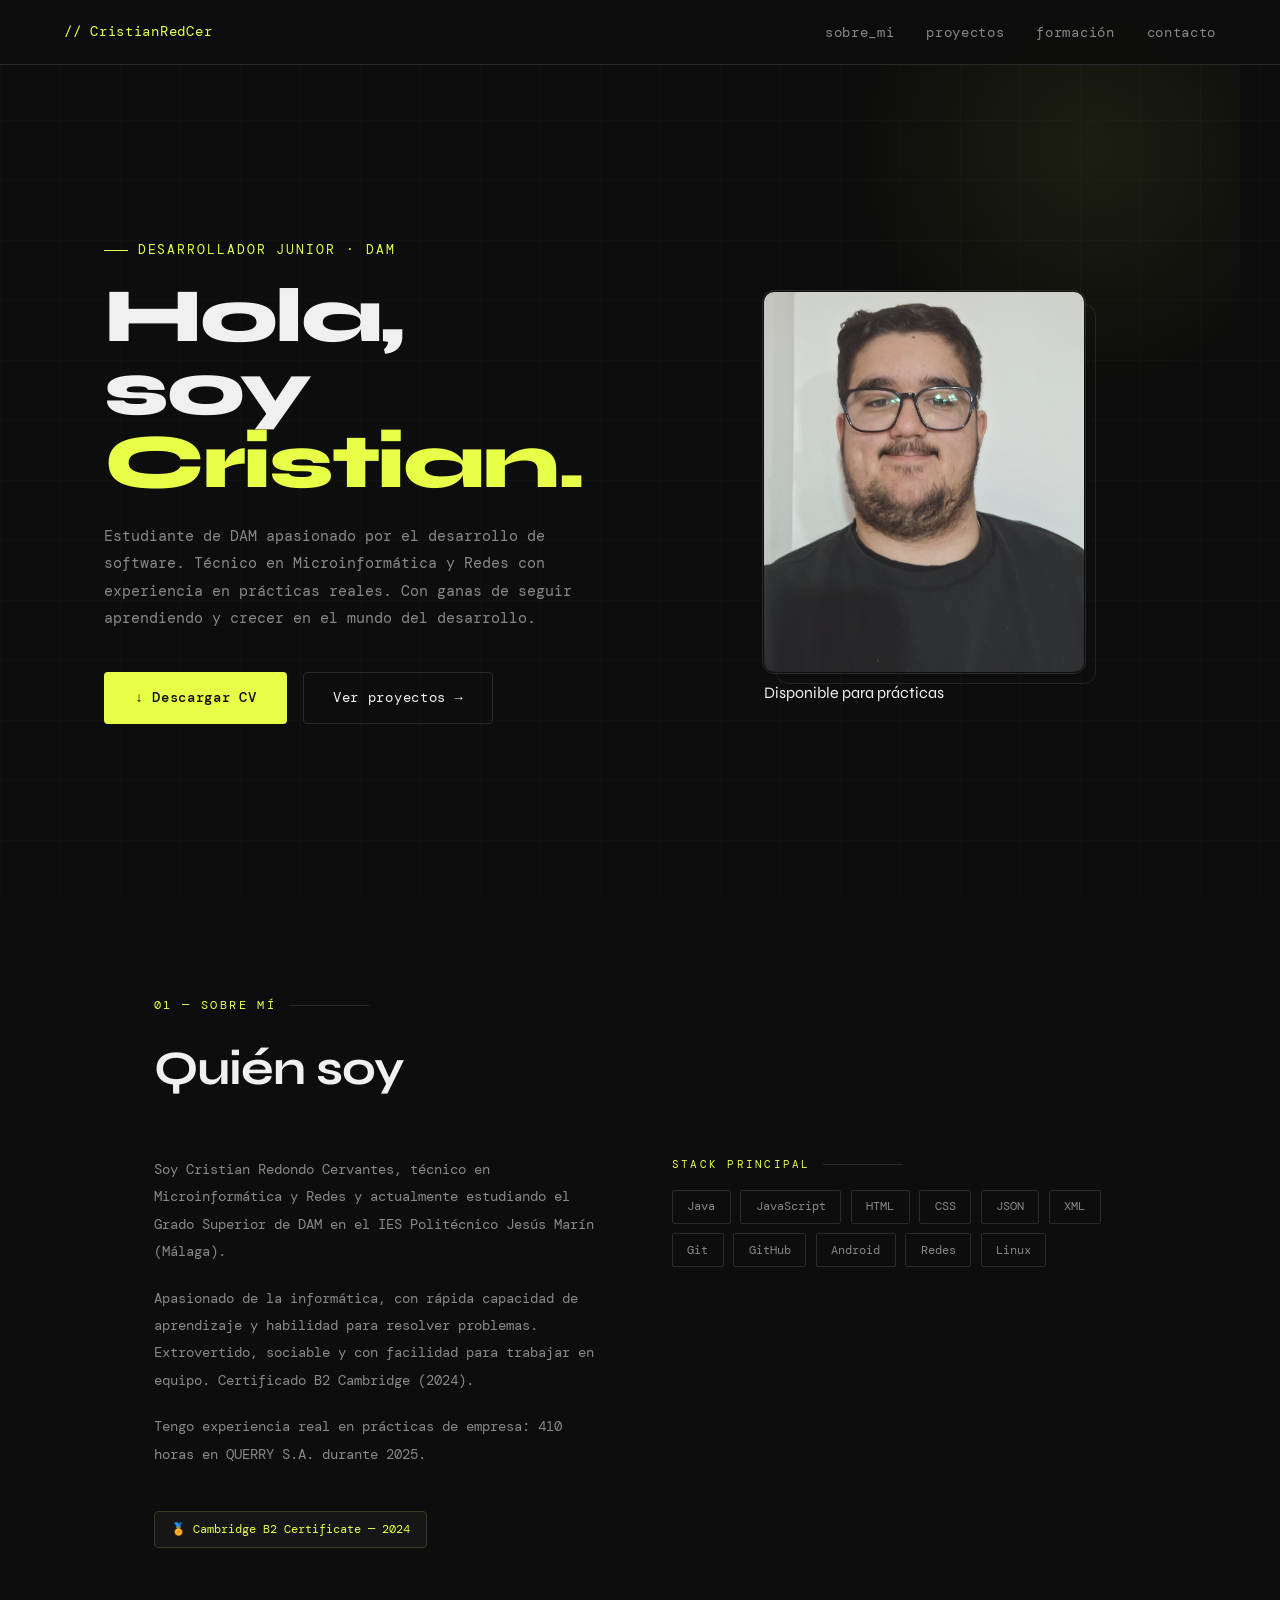
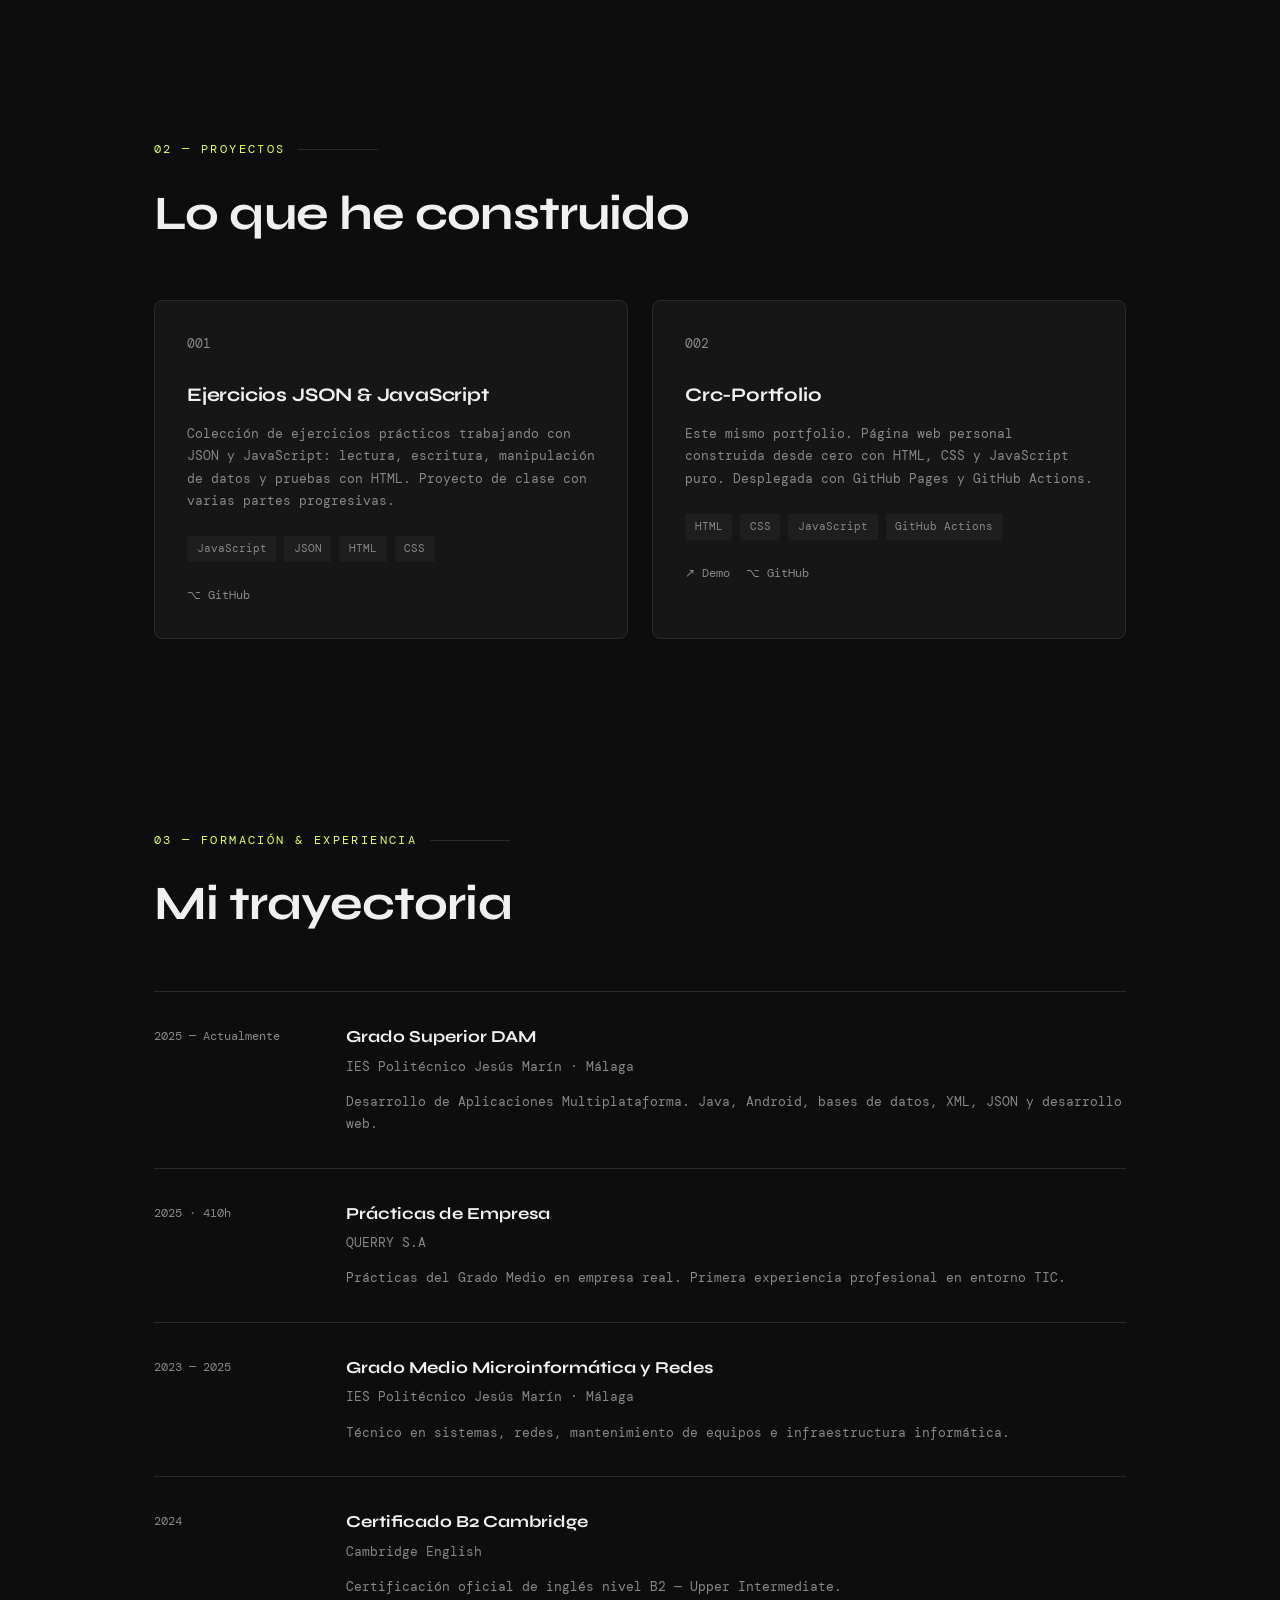
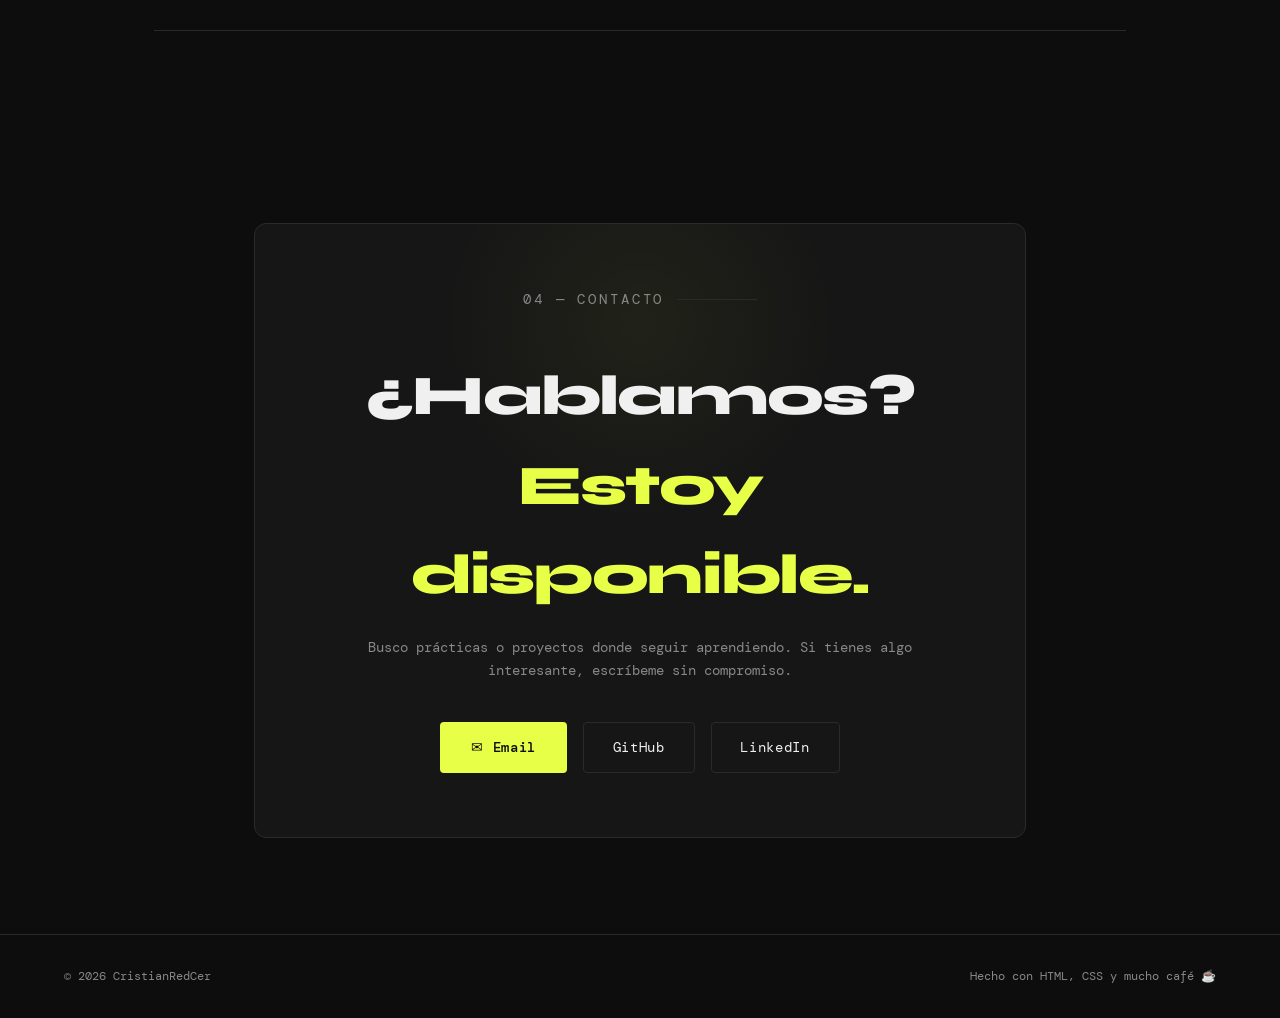
==== commit 1c6c445a: "Cambio foto mia, y añado cv al repo para que se pueda descargar" ====
--- a/index.html
+++ b/index.html
@@ -6,7 +6,6 @@
   <meta name="author" content="Cristian-Redondo-Cervantes" />
   <meta name="viewport" content="width=device-width, initial-scale=1.0" />
   <meta charset="UTF-8" />
-  <link rel="icon" href="favicon.jpeg" type="image/jpeg" />
   <link rel="preconnect" href="https://fonts.googleapis.com" />
   <link rel="preconnect" href="https://fonts.gstatic.com" crossorigin />
   <link href="https://fonts.googleapis.com/css2?family=DM+Mono:ital,wght@0,300;0,400;0,500;1,400&family=Syne:wght@400;600;700;800&display=swap" rel="stylesheet" />
@@ -21,378 +20,108 @@
       --muted: #888;
       --border: #2a2a2a;
     }
-
     *, *::before, *::after { box-sizing: border-box; margin: 0; padding: 0; }
     html { scroll-behavior: smooth; }
-
-    body {
-      background: var(--bg);
-      color: var(--text);
-      font-family: 'Syne', sans-serif;
-      line-height: 1.6;
-      overflow-x: hidden;
-    }
-
-    /* ===== NAV ===== */
-    nav {
-      position: fixed;
-      top: 0; left: 0; right: 0;
-      z-index: 100;
-      display: flex;
-      justify-content: space-between;
-      align-items: center;
-      padding: 1.2rem 4rem;
-      background: rgba(13,13,13,0.85);
-      backdrop-filter: blur(12px);
-      border-bottom: 1px solid var(--border);
-    }
-
-    .nav-logo {
-      font-family: 'DM Mono', monospace;
-      font-size: 0.9rem;
-      color: var(--accent);
-      letter-spacing: 0.05em;
-    }
-
+    body { background: var(--bg); color: var(--text); font-family: 'Syne', sans-serif; line-height: 1.6; overflow-x: hidden; }
+
+    /* NAV */
+    nav { position: fixed; top: 0; left: 0; right: 0; z-index: 100; display: flex; justify-content: space-between; align-items: center; padding: 1.2rem 4rem; background: rgba(13,13,13,0.9); backdrop-filter: blur(12px); border-bottom: 1px solid var(--border); }
+    .nav-logo { font-family: 'DM Mono', monospace; font-size: 0.9rem; color: var(--accent); letter-spacing: 0.05em; }
     .nav-links { display: flex; gap: 2rem; list-style: none; }
-
-    .nav-links a {
-      color: var(--muted);
-      text-decoration: none;
-      font-size: 0.85rem;
-      font-family: 'DM Mono', monospace;
-      letter-spacing: 0.05em;
-      transition: color 0.2s;
-    }
+    .nav-links a { color: var(--muted); text-decoration: none; font-size: 0.85rem; font-family: 'DM Mono', monospace; letter-spacing: 0.05em; transition: color 0.2s; }
     .nav-links a:hover { color: var(--accent); }
 
-    /* ===== HERO ===== */
-    .hero {
-      min-height: 100vh;
-      display: flex;
-      flex-direction: column;
-      justify-content: center;
-      padding: 8rem 4rem 4rem;
-      position: relative;
-      overflow: hidden;
-    }
-
-    .hero::before {
-      content: '';
-      position: absolute;
-      top: -200px; right: -200px;
-      width: 600px; height: 600px;
-      background: radial-gradient(circle, rgba(232,255,71,0.08) 0%, transparent 70%);
-      pointer-events: none;
-    }
-
-    /* Grid de fondo sutil */
-    .hero::after {
-      content: '';
-      position: fixed;
-      inset: 0;
-      background-image:
-        linear-gradient(var(--border) 1px, transparent 1px),
-        linear-gradient(90deg, var(--border) 1px, transparent 1px);
-      background-size: 60px 60px;
-      opacity: 0.2;
-      pointer-events: none;
-      z-index: -1;
-    }
-
-    .hero-tag {
-      font-family: 'DM Mono', monospace;
-      font-size: 0.8rem;
-      color: var(--accent);
-      letter-spacing: 0.15em;
-      text-transform: uppercase;
-      margin-bottom: 1.5rem;
-    }
-
-    .hero h1 {
-      font-size: clamp(3.5rem, 9vw, 8rem);
-      font-weight: 800;
-      line-height: 0.95;
-      letter-spacing: -0.03em;
-      margin-bottom: 2rem;
-    }
-
+    /* HERO */
+    .hero { min-height: 100vh; display: grid; grid-template-columns: 1fr 1fr; align-items: center; gap: 4rem; padding: 8rem 4rem 4rem; position: relative; overflow: hidden; max-width: 1200px; margin: 0 auto; }
+    .hero::before { content: ''; position: fixed; inset: 0; background-image: linear-gradient(var(--border) 1px, transparent 1px), linear-gradient(90deg, var(--border) 1px, transparent 1px); background-size: 60px 60px; opacity: 0.15; pointer-events: none; z-index: -1; }
+    .hero-glow { position: absolute; top: -100px; right: -100px; width: 500px; height: 500px; background: radial-gradient(circle, rgba(232,255,71,0.07) 0%, transparent 70%); pointer-events: none; }
+    .hero-tag { font-family: 'DM Mono', monospace; font-size: 0.8rem; color: var(--accent); letter-spacing: 0.15em; text-transform: uppercase; margin-bottom: 1.2rem; display: flex; align-items: center; gap: 0.6rem; }
+    .hero-tag::before { content: ''; width: 24px; height: 1px; background: var(--accent); }
+    .hero h1 { font-size: clamp(2.8rem, 6vw, 5.5rem); font-weight: 800; line-height: 0.95; letter-spacing: -0.03em; margin-bottom: 1.5rem; }
     .hero h1 span { color: var(--accent); }
-
-    .hero-desc {
-      font-family: 'DM Mono', monospace;
-      font-size: 1rem;
-      color: var(--muted);
-      max-width: 520px;
-      line-height: 1.7;
-      margin-bottom: 3rem;
-    }
-
+    .hero-desc { font-family: 'DM Mono', monospace; font-size: 0.95rem; color: var(--muted); max-width: 480px; line-height: 1.8; margin-bottom: 2.5rem; }
     .hero-btns { display: flex; gap: 1rem; flex-wrap: wrap; }
 
-    .btn {
-      display: inline-flex;
-      align-items: center;
-      gap: 0.5rem;
-      padding: 0.8rem 1.8rem;
-      border-radius: 4px;
-      font-family: 'DM Mono', monospace;
-      font-size: 0.85rem;
-      letter-spacing: 0.05em;
-      cursor: pointer;
-      text-decoration: none;
-      transition: all 0.2s;
-    }
-
-    .btn-primary {
-      background: var(--accent);
-      color: #0d0d0d;
-      border: 2px solid var(--accent);
-      font-weight: 500;
-    }
+    /* FOTO HERO */
+    .hero-photo-wrap { display: flex; justify-content: center; align-items: center; position: relative; }
+    .hero-photo-frame { position: relative; width: 320px; height: 380px; }
+    .hero-photo-frame::before { content: ''; position: absolute; inset: -2px; border: 1px solid var(--border); border-radius: 12px; }
+    .hero-photo-frame::after { content: ''; position: absolute; top: 12px; left: 12px; right: -12px; bottom: -12px; border: 1px solid #222; border-radius: 12px; z-index: -1; }
+    .hero-photo { width: 100%; height: 100%; object-fit: cover; object-position: center top; border-radius: 10px; filter: grayscale(20%); }
+    .hero-badge { position: absolute; bottom: -16px; left: 50%; transform: translateX(-50%); background: var(--surface); border: 1px solid var(--border); border-radius: 4px; padding: 0.5rem 1.2rem; font-family: 'DM Mono', monospace; font-size: 0.72rem; color: var(--muted); white-space: nowrap; display: flex; align-items: center; gap: 0.5rem; }
+    .hero-badge-dot { width: 6px; height: 6px; background: var(--accent); border-radius: 50%; animation: pulse 2s ease-in-out infinite; flex-shrink: 0; }
+    @keyframes pulse { 0%,100%{opacity:1;transform:scale(1)} 50%{opacity:0.4;transform:scale(0.8)} }
+
+    /* BOTONES */
+    .btn { display: inline-flex; align-items: center; gap: 0.5rem; padding: 0.8rem 1.8rem; border-radius: 4px; font-family: 'DM Mono', monospace; font-size: 0.85rem; letter-spacing: 0.05em; cursor: pointer; text-decoration: none; transition: all 0.2s; }
+    .btn-primary { background: var(--accent); color: #0d0d0d; border: 2px solid var(--accent); font-weight: 500; }
     .btn-primary:hover { background: var(--accent-dark); border-color: var(--accent-dark); }
-
-    .btn-outline {
-      background: transparent;
-      color: var(--text);
-      border: 1px solid var(--border);
-    }
+    .btn-outline { background: transparent; color: var(--text); border: 1px solid var(--border); }
     .btn-outline:hover { border-color: var(--accent); color: var(--accent); }
 
-    /* ===== SECCIONES ===== */
-    section {
-      padding: 6rem 4rem;
-      max-width: 1100px;
-      margin: 0 auto;
-    }
-
-    .section-label {
-      font-family: 'DM Mono', monospace;
-      font-size: 0.75rem;
-      color: var(--accent);
-      letter-spacing: 0.2em;
-      text-transform: uppercase;
-      margin-bottom: 1rem;
-      display: flex;
-      align-items: center;
-      gap: 0.8rem;
-    }
-
-    .section-label::after {
-      content: '';
-      flex: 1;
-      height: 1px;
-      background: var(--border);
-      max-width: 80px;
-    }
-
-    .section-title {
-      font-size: clamp(2rem, 4vw, 3rem);
-      font-weight: 700;
-      letter-spacing: -0.02em;
-      margin-bottom: 3rem;
-    }
-
-    /* ===== SOBRE MÍ ===== */
-    .about-grid {
-      display: grid;
-      grid-template-columns: 1fr 1fr;
-      gap: 4rem;
-      align-items: start;
-    }
-
-    .about-text p {
-      font-family: 'DM Mono', monospace;
-      font-size: 0.9rem;
-      color: var(--muted);
-      line-height: 1.9;
-      margin-bottom: 1.2rem;
-    }
-
-    .skills-grid {
-      display: flex;
-      flex-wrap: wrap;
-      gap: 0.6rem;
-      margin-top: 1rem;
-    }
-
-    .skill-tag {
-      font-family: 'DM Mono', monospace;
-      font-size: 0.75rem;
-      padding: 0.4rem 0.9rem;
-      border: 1px solid var(--border);
-      border-radius: 2px;
-      color: var(--muted);
-      transition: all 0.2s;
-    }
-
+    /* SECCIONES */
+    section { padding: 6rem 4rem; max-width: 1100px; margin: 0 auto; }
+    .section-label { font-family: 'DM Mono', monospace; font-size: 0.75rem; color: var(--accent); letter-spacing: 0.2em; text-transform: uppercase; margin-bottom: 1rem; display: flex; align-items: center; gap: 0.8rem; }
+    .section-label::after { content: ''; flex: 1; height: 1px; background: var(--border); max-width: 80px; }
+    .section-title { font-size: clamp(2rem, 4vw, 3rem); font-weight: 700; letter-spacing: -0.02em; margin-bottom: 3rem; }
+
+    /* SOBRE MÍ */
+    .about-grid { display: grid; grid-template-columns: 1fr 1fr; gap: 4rem; align-items: start; }
+    .about-text p { font-family: 'DM Mono', monospace; font-size: 0.9rem; color: var(--muted); line-height: 1.9; margin-bottom: 1.2rem; }
+    .skills-grid { display: flex; flex-wrap: wrap; gap: 0.6rem; margin-top: 1rem; }
+    .skill-tag { font-family: 'DM Mono', monospace; font-size: 0.75rem; padding: 0.4rem 0.9rem; border: 1px solid var(--border); border-radius: 2px; color: var(--muted); transition: all 0.2s; }
     .skill-tag:hover { border-color: var(--accent); color: var(--accent); }
 
-    /* ===== PROYECTOS ===== */
-    .projects-grid {
-      display: grid;
-      grid-template-columns: repeat(auto-fit, minmax(300px, 1fr));
-      gap: 1.5rem;
-    }
-
-    .project-card {
-      background: var(--surface);
-      border: 1px solid var(--border);
-      border-radius: 8px;
-      padding: 2rem;
-      transition: border-color 0.25s, transform 0.25s;
-      position: relative;
-      overflow: hidden;
-    }
-
-    .project-card::before {
-      content: '';
-      position: absolute;
-      top: 0; left: 0; right: 0;
-      height: 2px;
-      background: var(--accent);
-      transform: scaleX(0);
-      transform-origin: left;
-      transition: transform 0.3s;
-    }
-
+    /* CERTIFICADO */
+    .cert-badge { display: inline-flex; align-items: center; gap: 0.6rem; background: var(--surface); border: 1px solid #3a3a1a; border-radius: 4px; padding: 0.5rem 1rem; font-family: 'DM Mono', monospace; font-size: 0.75rem; color: var(--accent); margin-top: 1.5rem; }
+
+    /* PROYECTOS */
+    .projects-grid { display: grid; grid-template-columns: repeat(auto-fit, minmax(300px, 1fr)); gap: 1.5rem; }
+    .project-card { background: var(--surface); border: 1px solid var(--border); border-radius: 8px; padding: 2rem; transition: border-color 0.25s, transform 0.25s; position: relative; overflow: hidden; }
+    .project-card::before { content: ''; position: absolute; top: 0; left: 0; right: 0; height: 2px; background: var(--accent); transform: scaleX(0); transform-origin: left; transition: transform 0.3s; }
     .project-card:hover { border-color: #333; transform: translateY(-4px); }
     .project-card:hover::before { transform: scaleX(1); }
-
-    .project-num {
-      font-family: 'DM Mono', monospace;
-      font-size: 0.75rem;
-      color: var(--accent);
-      margin-bottom: 1rem;
+    .project-num { font-family: 'DM Mono', monospace; font-size: 0.75rem; color: var(--accent); margin-bottom: 1rem; }
+    .project-card h3 { font-size: 1.2rem; font-weight: 700; margin-bottom: 0.8rem; letter-spacing: -0.01em; }
+    .project-card p { font-family: 'DM Mono', monospace; font-size: 0.82rem; color: var(--muted); line-height: 1.7; margin-bottom: 1.5rem; }
+    .project-tags { display: flex; flex-wrap: wrap; gap: 0.5rem; margin-bottom: 1.5rem; }
+    .project-tag { font-family: 'DM Mono', monospace; font-size: 0.7rem; padding: 0.25rem 0.6rem; background: var(--surface2); border-radius: 2px; color: var(--muted); }
+    .project-links { display: flex; gap: 1rem; }
+    .project-link { font-family: 'DM Mono', monospace; font-size: 0.78rem; color: var(--muted); text-decoration: none; display: flex; align-items: center; gap: 0.3rem; transition: color 0.2s; }
+    .project-link:hover { color: var(--accent); }
+
+    /* EXPERIENCIA / FORMACIÓN */
+    .exp-list { display: flex; flex-direction: column; }
+    .exp-item { display: grid; grid-template-columns: 160px 1fr; gap: 2rem; padding: 2rem 0; border-bottom: 1px solid var(--border); }
+    .exp-item:first-child { border-top: 1px solid var(--border); }
+    .exp-date { font-family: 'DM Mono', monospace; font-size: 0.78rem; color: var(--muted); padding-top: 0.2rem; }
+    .exp-content h3 { font-size: 1.05rem; font-weight: 700; margin-bottom: 0.3rem; }
+    .exp-company { font-family: 'DM Mono', monospace; font-size: 0.82rem; color: var(--accent); margin-bottom: 0.8rem; }
+    .exp-content p { font-family: 'DM Mono', monospace; font-size: 0.82rem; color: var(--muted); line-height: 1.7; }
+
+    /* CONTACTO */
+    .contact-wrap { background: var(--surface); border: 1px solid var(--border); border-radius: 12px; padding: 4rem; text-align: center; position: relative; overflow: hidden; }
+    .contact-wrap::before { content: ''; position: absolute; top: -100px; left: 50%; transform: translateX(-50%); width: 400px; height: 400px; background: radial-gradient(circle, rgba(232,255,71,0.05) 0%, transparent 70%); pointer-events: none; }
+    .contact-wrap h2 { font-size: clamp(2rem, 5vw, 3.5rem); font-weight: 800; letter-spacing: -0.03em; margin-bottom: 1rem; position: relative; }
+    .contact-wrap h2 span { color: var(--accent); }
+    .contact-wrap p { font-family: 'DM Mono', monospace; font-size: 0.9rem; color: var(--muted); margin-bottom: 2.5rem; position: relative; }
+    .contact-links { display: flex; justify-content: center; gap: 1rem; flex-wrap: wrap; }
+
+    /* FOOTER */
+    footer { border-top: 1px solid var(--border); padding: 2rem 4rem; display: flex; justify-content: space-between; align-items: center; font-family: 'DM Mono', monospace; font-size: 0.75rem; color: var(--muted); }
+
+    /* RESPONSIVE */
+    @media (max-width: 900px) {
+      .hero { grid-template-columns: 1fr; padding: 7rem 2rem 4rem; text-align: center; }
+      .hero-photo-wrap { order: -1; }
+      .hero-photo-frame { width: 200px; height: 240px; }
+      .hero-tag { justify-content: center; }
+      .hero-btns { justify-content: center; }
+      .hero-desc { margin: 0 auto 2.5rem; }
     }
-
-    .project-card h3 {
-      font-size: 1.2rem;
-      font-weight: 700;
-      margin-bottom: 0.8rem;
-      letter-spacing: -0.01em;
-    }
-
-    .project-card p {
-      font-family: 'DM Mono', monospace;
-      font-size: 0.82rem;
-      color: var(--muted);
-      line-height: 1.7;
-      margin-bottom: 1.5rem;
-    }
-
-    .project-tags { display: flex; flex-wrap: wrap; gap: 0.5rem; margin-bottom: 1.5rem; }
-
-    .project-tag {
-      font-family: 'DM Mono', monospace;
-      font-size: 0.7rem;
-      padding: 0.25rem 0.6rem;
-      background: var(--surface2);
-      border-radius: 2px;
-      color: var(--muted);
-    }
-
-    .project-links { display: flex; gap: 1rem; }
-
-    .project-link {
-      font-family: 'DM Mono', monospace;
-      font-size: 0.78rem;
-      color: var(--muted);
-      text-decoration: none;
-      display: flex;
-      align-items: center;
-      gap: 0.3rem;
-      transition: color 0.2s;
-    }
-    .project-link:hover { color: var(--accent); }
-
-    /* ===== FORMACIÓN ===== */
-    .exp-list { display: flex; flex-direction: column; }
-
-    .exp-item {
-      display: grid;
-      grid-template-columns: 160px 1fr;
-      gap: 2rem;
-      padding: 2rem 0;
-      border-bottom: 1px solid var(--border);
-    }
-    .exp-item:first-child { border-top: 1px solid var(--border); }
-
-    .exp-date {
-      font-family: 'DM Mono', monospace;
-      font-size: 0.78rem;
-      color: var(--muted);
-      padding-top: 0.2rem;
-    }
-
-    .exp-content h3 {
-      font-size: 1.05rem;
-      font-weight: 700;
-      margin-bottom: 0.3rem;
-    }
-
-    .exp-company {
-      font-family: 'DM Mono', monospace;
-      font-size: 0.82rem;
-      color: var(--accent);
-      margin-bottom: 0.8rem;
-    }
-
-    .exp-content p {
-      font-family: 'DM Mono', monospace;
-      font-size: 0.82rem;
-      color: var(--muted);
-      line-height: 1.7;
-    }
-
-    /* ===== CONTACTO ===== */
-    .contact-wrap {
-      background: var(--surface);
-      border: 1px solid var(--border);
-      border-radius: 12px;
-      padding: 4rem;
-      text-align: center;
-    }
-
-    .contact-wrap h2 {
-      font-size: clamp(2rem, 5vw, 3.5rem);
-      font-weight: 800;
-      letter-spacing: -0.03em;
-      margin-bottom: 1rem;
-    }
-    .contact-wrap h2 span { color: var(--accent); }
-
-    .contact-wrap p {
-      font-family: 'DM Mono', monospace;
-      font-size: 0.9rem;
-      color: var(--muted);
-      margin-bottom: 2.5rem;
-    }
-
-    .contact-links {
-      display: flex;
-      justify-content: center;
-      gap: 1rem;
-      flex-wrap: wrap;
-    }
-
-    /* ===== FOOTER ===== */
-    footer {
-      border-top: 1px solid var(--border);
-      padding: 2rem 4rem;
-      display: flex;
-      justify-content: space-between;
-      align-items: center;
-      font-family: 'DM Mono', monospace;
-      font-size: 0.75rem;
-      color: var(--muted);
-    }
-
-    /* ===== RESPONSIVE ===== */
     @media (max-width: 768px) {
       nav { padding: 1rem 1.5rem; }
       .nav-links { display: none; }
-      .hero { padding: 7rem 1.5rem 3rem; }
       section { padding: 4rem 1.5rem; }
       .about-grid { grid-template-columns: 1fr; gap: 2rem; }
       .exp-item { grid-template-columns: 1fr; gap: 0.5rem; }
@@ -403,7 +132,6 @@
 </head>
 <body>
 
-  <!-- NAV -->
   <nav>
     <span class="nav-logo">// CristianRedCer</span>
     <ul class="nav-links">
@@ -414,20 +142,28 @@
     </ul>
   </nav>
 
-  <!-- HERO -->
   <div class="hero">
-    <p class="hero-tag">// Desarrollador Junior</p>
-    <h1>
-      Hola,<br/>soy <span>Cristian.</span>
-    </h1>
-    <p class="hero-desc">
-      Estudiante de DAM apasionado por el desarrollo de software.
-      Construyo proyectos con Java, JavaScript, HTML y CSS.
-      Siempre aprendiendo, siempre mejorando.
-    </p>
-    <div class="hero-btns">
-      <a href="cv.pdf" class="btn btn-primary" target="_blank">↓ Descargar CV</a>
-      <a href="#proyectos" class="btn btn-outline">Ver proyectos →</a>
+    <div class="hero-glow"></div>
+    <div class="hero-left">
+      <p class="hero-tag">Desarrollador Junior · DAM</p>
+      <h1>Hola,<br/>soy <span>Cristian.</span></h1>
+      <p class="hero-desc">
+        Estudiante de DAM apasionado por el desarrollo de software.
+        Técnico en Microinformática y Redes con experiencia en prácticas reales.
+        Con ganas de seguir aprendiendo y crecer en el mundo del desarrollo.
+      </p>
+      <div class="hero-btns">
+        <a href="Currículum_Vitae_Cristian_Redondo_Cervantes.pdf" class="btn btn-primary" target="_blank">↓ Descargar CV</a>
+        <a href="#proyectos" class="btn btn-outline">Ver proyectos →</a>
+      </div>
+    </div>
+    <div class="hero-photo-wrap">
+      <div class="hero-photo-frame">
+        <img class="hero-photo" src="foto_mia.jpg" alt="Cristian Redondo Cervantes" />
+          <span class="hero-badge-dot"></span>
+          Disponible para prácticas
+        </div>
+      </div>
     </div>
   </div>
 
@@ -435,19 +171,22 @@
   <section id="sobre-mi">
     <p class="section-label">01 — sobre mí</p>
     <h2 class="section-title">Quién soy</h2>
-
     <div class="about-grid">
       <div class="about-text">
         <p>
-          Soy Cristian Redondo Cervantes, estudiante de Desarrollo de Aplicaciones Multiplataforma (DAM).
-          Me apasiona crear cosas que funcionen bien y se vean bien. Todavía estoy empezando, pero le pongo muchas ganas.
+          Soy Cristian Redondo Cervantes, técnico en Microinformática y Redes y actualmente
+          estudiando el Grado Superior de DAM en el IES Politécnico Jesús Marín (Málaga).
         </p>
         <p>
-          Cuando no estoy con el código, estoy aprendiendo algo nuevo o buscando proyectos que me reten.
-          Basado en Ronda, Andalucía.
+          Apasionado de la informática, con rápida capacidad de aprendizaje y habilidad para
+          resolver problemas. Extrovertido, sociable y con facilidad para trabajar en equipo.
+          Certificado B2 Cambridge (2024).
         </p>
-      </div>
-
+        <p>
+          Tengo experiencia real en prácticas de empresa: 410 horas en QUERRY S.A. durante 2025.
+        </p>
+        <div class="cert-badge">🏅 Cambridge B2 Certificate — 2024</div>
+      </div>
       <div>
         <p class="section-label" style="font-size:0.7rem;">stack principal</p>
         <div class="skills-grid">
@@ -459,6 +198,9 @@
           <span class="skill-tag">XML</span>
           <span class="skill-tag">Git</span>
           <span class="skill-tag">GitHub</span>
+          <span class="skill-tag">Android</span>
+          <span class="skill-tag">Redes</span>
+          <span class="skill-tag">Linux</span>
         </div>
       </div>
     </div>
@@ -468,17 +210,32 @@
   <section id="proyectos" style="max-width:1100px; margin:0 auto; padding:6rem 4rem;">
     <p class="section-label">02 — proyectos</p>
     <h2 class="section-title">Lo que he construido</h2>
-
     <div class="projects-grid">
 
       <div class="project-card">
         <p class="project-num">001</p>
+        <h3>Ejercicios JSON & JavaScript</h3>
+        <p>Colección de ejercicios prácticos trabajando con JSON y JavaScript: lectura, escritura, manipulación de datos y pruebas con HTML. Proyecto de clase con varias partes progresivas.</p>
+        <div class="project-tags">
+          <span class="project-tag">JavaScript</span>
+          <span class="project-tag">JSON</span>
+          <span class="project-tag">HTML</span>
+          <span class="project-tag">CSS</span>
+        </div>
+        <div class="project-links">
+          <a href="https://github.com/CristianRedCer/EjerciciosJson-JavaScript" class="project-link" target="_blank">⌥ GitHub</a>
+        </div>
+      </div>
+
+      <div class="project-card">
+        <p class="project-num">002</p>
         <h3>Crc-Portfolio</h3>
-        <p>Mi portfolio personal. Página de mantenimiento animada con barra de progreso dinámica en JavaScript, diseño minimalista dark mode.</p>
+        <p>Este mismo portfolio. Página web personal construida desde cero con HTML, CSS y JavaScript puro. Desplegada con GitHub Pages y GitHub Actions.</p>
         <div class="project-tags">
           <span class="project-tag">HTML</span>
           <span class="project-tag">CSS</span>
           <span class="project-tag">JavaScript</span>
+          <span class="project-tag">GitHub Actions</span>
         </div>
         <div class="project-links">
           <a href="https://cristianredcer.github.io/Crc-Portfolio/" class="project-link" target="_blank">↗ Demo</a>
@@ -486,45 +243,48 @@
         </div>
       </div>
 
-      <!-- Añade aquí tus otros repos reales — duplica esta tarjeta -->
-      <div class="project-card">
-        <p class="project-num">002</p>
-        <h3>Próximamente</h3>
-        <p>Nuevos proyectos en camino. Actualmente trabajando en más cosas para mostrar aquí.</p>
-        <div class="project-tags">
-          <span class="project-tag">Java</span>
-          <span class="project-tag">En desarrollo</span>
-        </div>
-        <div class="project-links">
-          <a href="https://github.com/CristianRedCer" class="project-link" target="_blank">⌥ Ver GitHub</a>
-        </div>
-      </div>
-
     </div>
   </section>
 
-  <!-- FORMACIÓN -->
+  <!-- FORMACIÓN & EXPERIENCIA -->
   <section id="formacion">
-    <p class="section-label">03 — formación</p>
-    <h2 class="section-title">Dónde he aprendido</h2>
-
+    <p class="section-label">03 — formación & experiencia</p>
+    <h2 class="section-title">Mi trayectoria</h2>
     <div class="exp-list">
 
       <div class="exp-item">
-        <div class="exp-date">2024 — Presente</div>
+        <div class="exp-date">2025 — Actualmente</div>
         <div class="exp-content">
-          <h3>Técnico Superior en DAM</h3>
-          <p class="exp-company">Desarrollo de Aplicaciones Multiplataforma</p>
-          <p>Aprendiendo a construir aplicaciones Android, de escritorio y web. Java, bases de datos, XML, JSON, y más.</p>
+          <h3>Grado Superior DAM</h3>
+          <p class="exp-company">IES Politécnico Jesús Marín · Málaga</p>
+          <p>Desarrollo de Aplicaciones Multiplataforma. Java, Android, bases de datos, XML, JSON y desarrollo web.</p>
         </div>
       </div>
 
       <div class="exp-item">
-        <div class="exp-date">Autodidacta</div>
+        <div class="exp-date">2025 · 410h</div>
         <div class="exp-content">
-          <h3>Desarrollo Web Frontend</h3>
-          <p class="exp-company">HTML · CSS · JavaScript</p>
-          <p>Proyectos personales y de práctica. Este portfolio es uno de ellos.</p>
+          <h3>Prácticas de Empresa</h3>
+          <p class="exp-company">QUERRY S.A</p>
+          <p>Prácticas del Grado Medio en empresa real. Primera experiencia profesional en entorno TIC.</p>
+        </div>
+      </div>
+
+      <div class="exp-item">
+        <div class="exp-date">2023 — 2025</div>
+        <div class="exp-content">
+          <h3>Grado Medio Microinformática y Redes</h3>
+          <p class="exp-company">IES Politécnico Jesús Marín · Málaga</p>
+          <p>Técnico en sistemas, redes, mantenimiento de equipos e infraestructura informática.</p>
+        </div>
+      </div>
+
+      <div class="exp-item">
+        <div class="exp-date">2024</div>
+        <div class="exp-content">
+          <h3>Certificado B2 Cambridge</h3>
+          <p class="exp-company">Cambridge English</p>
+          <p>Certificación oficial de inglés nivel B2 — Upper Intermediate.</p>
         </div>
       </div>
 
@@ -536,8 +296,7 @@
     <div class="contact-wrap">
       <p class="section-label" style="justify-content:center;">04 — contacto</p>
       <h2>¿Hablamos?<br/><span>Estoy disponible.</span></h2>
-      <p>Abierto a prácticas, proyectos de colaboración o simplemente a hablar de código. Escríbeme sin compromiso.</p>
-
+      <p>Busco prácticas o proyectos donde seguir aprendiendo. Si tienes algo interesante, escríbeme sin compromiso.</p>
       <div class="contact-links">
         <a href="mailto:cervantes.redondo.cristian@gmail.com" class="btn btn-primary">✉ Email</a>
         <a href="https://github.com/CristianRedCer" class="btn btn-outline" target="_blank">GitHub</a>
@@ -546,7 +305,6 @@
     </div>
   </section>
 
-  <!-- FOOTER -->
   <footer>
     <span>© 2026 CristianRedCer</span>
     <span>Hecho con HTML, CSS y mucho café ☕</span>
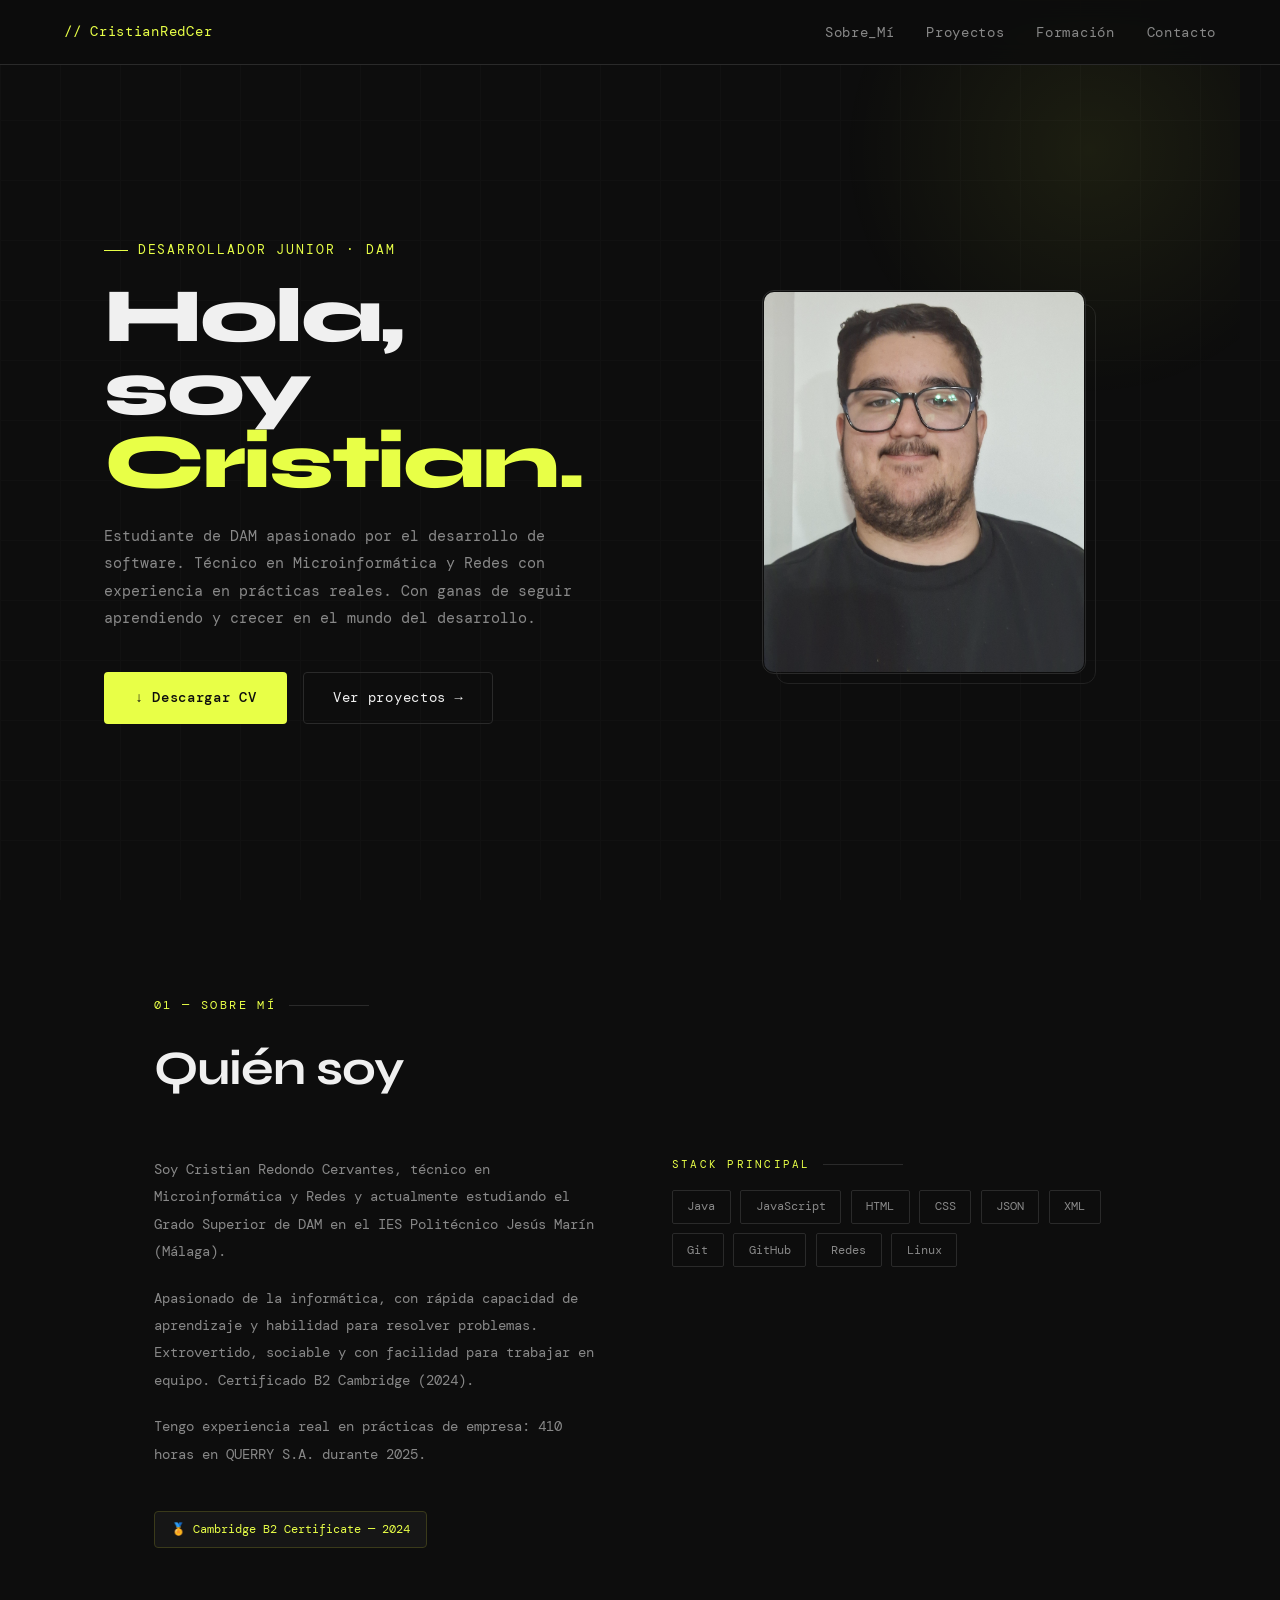
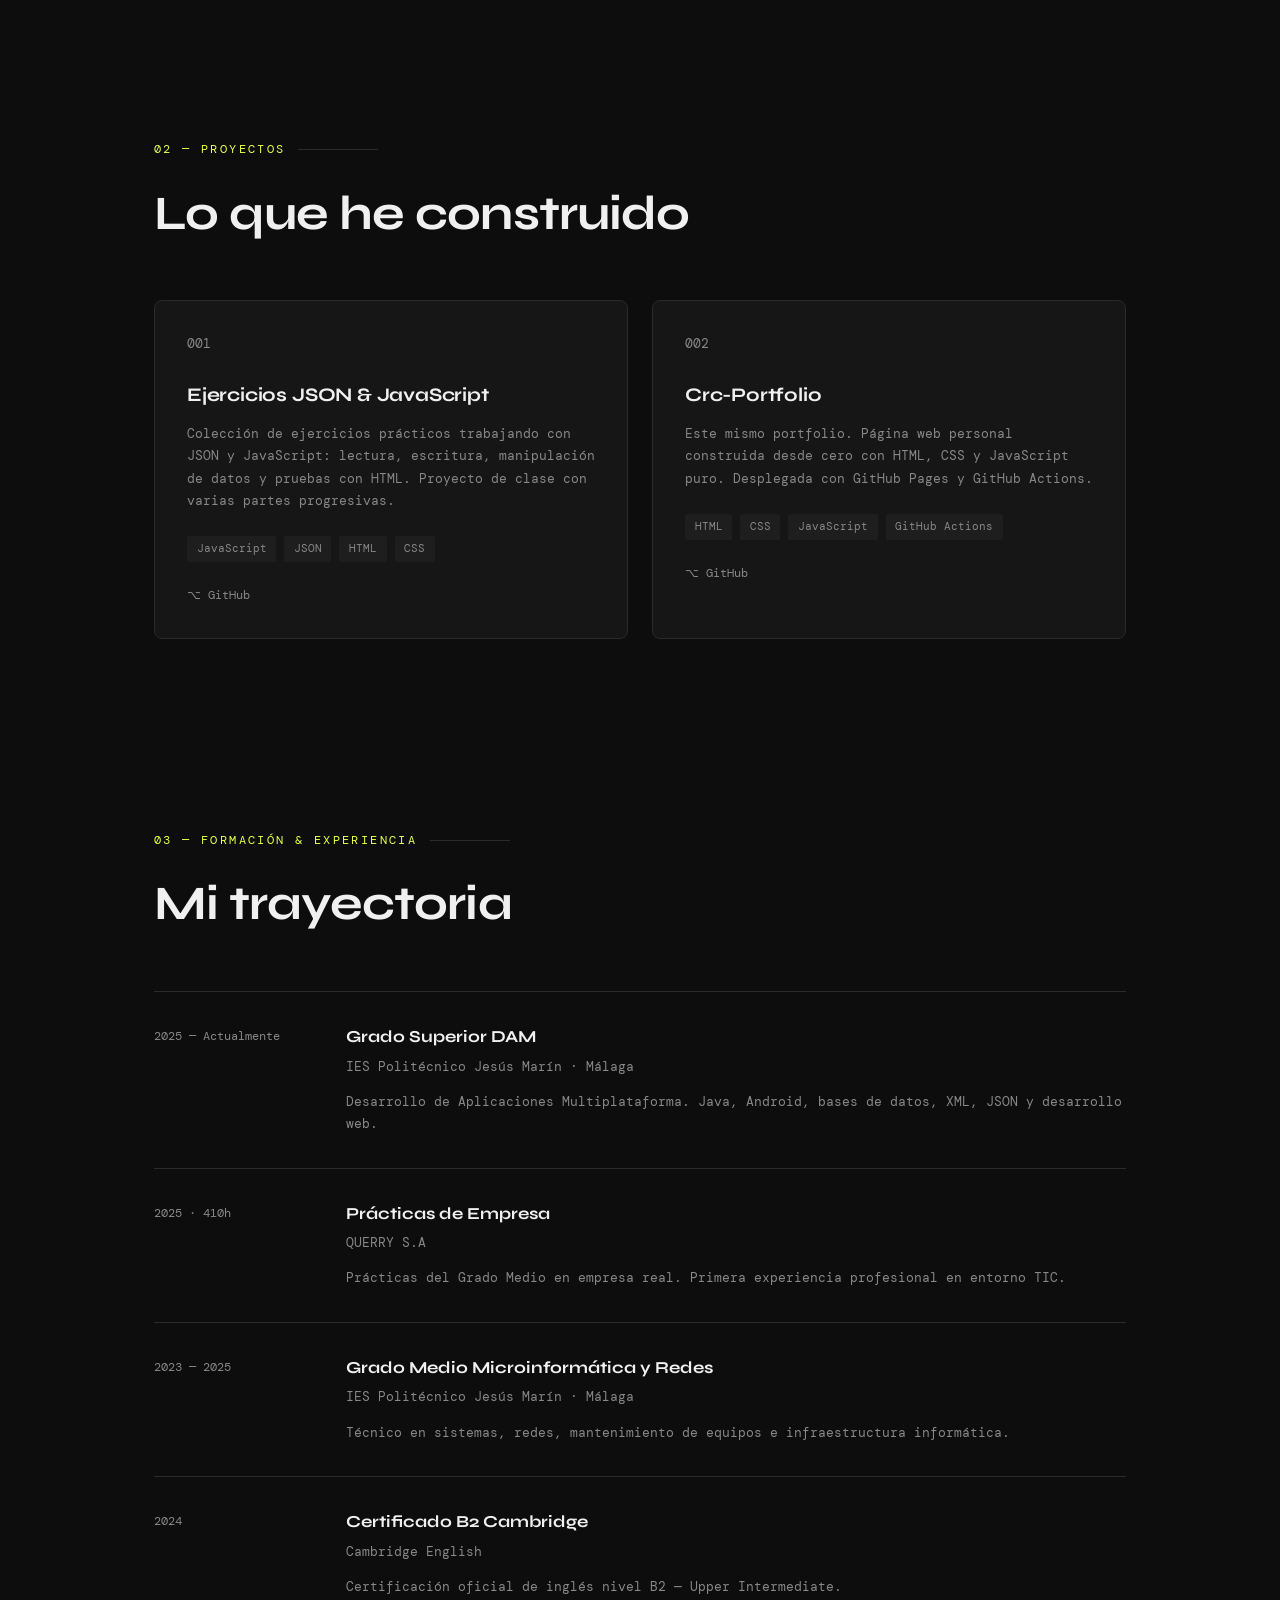
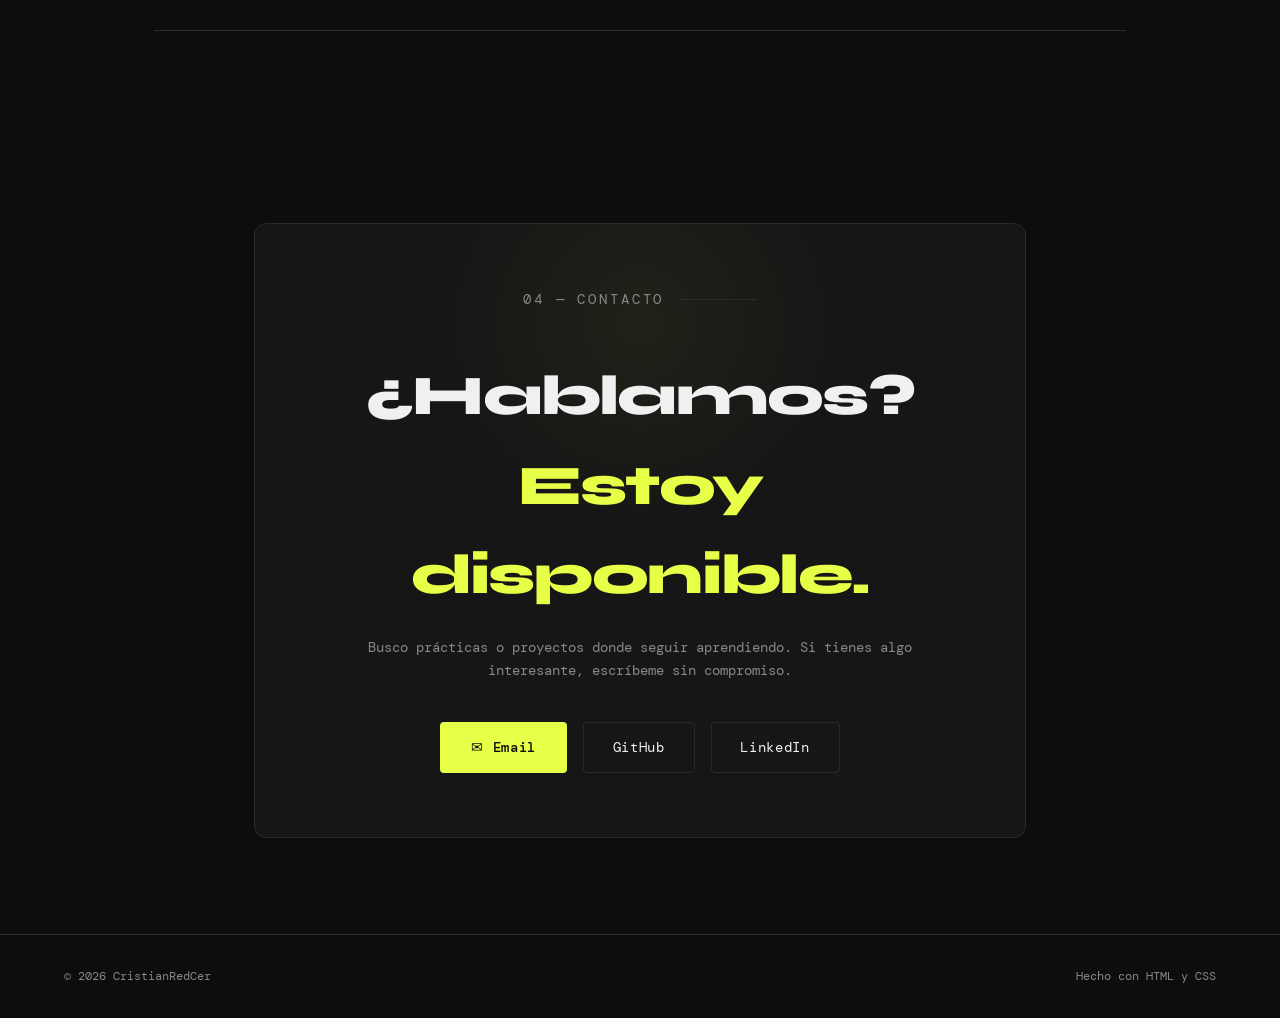
==== commit 052d7150: "Termino de arreglar el portfolio más o menos" ====
--- a/index.html
+++ b/index.html
@@ -6,6 +6,7 @@
   <meta name="author" content="Cristian-Redondo-Cervantes" />
   <meta name="viewport" content="width=device-width, initial-scale=1.0" />
   <meta charset="UTF-8" />
+  <link rel="icon" href="/Crc-Portfolio/favicon.png" type="image/png" />
   <link rel="preconnect" href="https://fonts.googleapis.com" />
   <link rel="preconnect" href="https://fonts.gstatic.com" crossorigin />
   <link href="https://fonts.googleapis.com/css2?family=DM+Mono:ital,wght@0,300;0,400;0,500;1,400&family=Syne:wght@400;600;700;800&display=swap" rel="stylesheet" />
@@ -49,9 +50,13 @@
     .hero-photo-frame::after { content: ''; position: absolute; top: 12px; left: 12px; right: -12px; bottom: -12px; border: 1px solid #222; border-radius: 12px; z-index: -1; }
     .hero-photo { width: 100%; height: 100%; object-fit: cover; object-position: center top; border-radius: 10px; filter: grayscale(20%); }
     .hero-badge { position: absolute; bottom: -16px; left: 50%; transform: translateX(-50%); background: var(--surface); border: 1px solid var(--border); border-radius: 4px; padding: 0.5rem 1.2rem; font-family: 'DM Mono', monospace; font-size: 0.72rem; color: var(--muted); white-space: nowrap; display: flex; align-items: center; gap: 0.5rem; }
-    .hero-badge-dot { width: 6px; height: 6px; background: var(--accent); border-radius: 50%; animation: pulse 2s ease-in-out infinite; flex-shrink: 0; }
+    .hero-badge-dot { width: 7px;
+        height: 7px;
+        border-radius: 50%;
+        background: var(--accent);
+        animation: pulse 2s ease-in-out infinite;
+        flex-shrink: 0; }
     @keyframes pulse { 0%,100%{opacity:1;transform:scale(1)} 50%{opacity:0.4;transform:scale(0.8)} }
-
     /* BOTONES */
     .btn { display: inline-flex; align-items: center; gap: 0.5rem; padding: 0.8rem 1.8rem; border-radius: 4px; font-family: 'DM Mono', monospace; font-size: 0.85rem; letter-spacing: 0.05em; cursor: pointer; text-decoration: none; transition: all 0.2s; }
     .btn-primary { background: var(--accent); color: #0d0d0d; border: 2px solid var(--accent); font-weight: 500; }
@@ -135,10 +140,10 @@
   <nav>
     <span class="nav-logo">// CristianRedCer</span>
     <ul class="nav-links">
-      <li><a href="#sobre-mi">sobre_mi</a></li>
-      <li><a href="#proyectos">proyectos</a></li>
-      <li><a href="#formacion">formación</a></li>
-      <li><a href="#contacto">contacto</a></li>
+      <li><a href="#sobre-mi">Sobre_Mí</a></li>
+      <li><a href="#proyectos">Proyectos</a></li>
+      <li><a href="#formacion">Formación</a></li>
+      <li><a href="#contacto">Contacto</a></li>
     </ul>
   </nav>
 
@@ -153,15 +158,13 @@
         Con ganas de seguir aprendiendo y crecer en el mundo del desarrollo.
       </p>
       <div class="hero-btns">
-        <a href="Currículum_Vitae_Cristian_Redondo_Cervantes.pdf" class="btn btn-primary" target="_blank">↓ Descargar CV</a>
+        <a href="Currículum Vitae Cristian Redondo Cervantes.pdf" class="btn btn-primary" target="_blank">↓ Descargar CV</a>
         <a href="#proyectos" class="btn btn-outline">Ver proyectos →</a>
       </div>
     </div>
     <div class="hero-photo-wrap">
       <div class="hero-photo-frame">
         <img class="hero-photo" src="foto_mia.jpg" alt="Cristian Redondo Cervantes" />
-          <span class="hero-badge-dot"></span>
-          Disponible para prácticas
         </div>
       </div>
     </div>
@@ -169,7 +172,7 @@
 
   <!-- SOBRE MÍ -->
   <section id="sobre-mi">
-    <p class="section-label">01 — sobre mí</p>
+    <p class="section-label">01 — Sobre mí</p>
     <h2 class="section-title">Quién soy</h2>
     <div class="about-grid">
       <div class="about-text">
@@ -198,7 +201,6 @@
           <span class="skill-tag">XML</span>
           <span class="skill-tag">Git</span>
           <span class="skill-tag">GitHub</span>
-          <span class="skill-tag">Android</span>
           <span class="skill-tag">Redes</span>
           <span class="skill-tag">Linux</span>
         </div>
@@ -208,7 +210,7 @@
 
   <!-- PROYECTOS -->
   <section id="proyectos" style="max-width:1100px; margin:0 auto; padding:6rem 4rem;">
-    <p class="section-label">02 — proyectos</p>
+    <p class="section-label">02 — Proyectos</p>
     <h2 class="section-title">Lo que he construido</h2>
     <div class="projects-grid">
 
@@ -238,7 +240,6 @@
           <span class="project-tag">GitHub Actions</span>
         </div>
         <div class="project-links">
-          <a href="https://cristianredcer.github.io/Crc-Portfolio/" class="project-link" target="_blank">↗ Demo</a>
           <a href="https://github.com/CristianRedCer/Crc-Portfolio" class="project-link" target="_blank">⌥ GitHub</a>
         </div>
       </div>
@@ -248,7 +249,7 @@
 
   <!-- FORMACIÓN & EXPERIENCIA -->
   <section id="formacion">
-    <p class="section-label">03 — formación & experiencia</p>
+    <p class="section-label">03 — Formación & Experiencia</p>
     <h2 class="section-title">Mi trayectoria</h2>
     <div class="exp-list">
 
@@ -294,7 +295,7 @@
   <!-- CONTACTO -->
   <section id="contacto" style="max-width:900px;">
     <div class="contact-wrap">
-      <p class="section-label" style="justify-content:center;">04 — contacto</p>
+      <p class="section-label" style="justify-content:center;">04 — Contacto</p>
       <h2>¿Hablamos?<br/><span>Estoy disponible.</span></h2>
       <p>Busco prácticas o proyectos donde seguir aprendiendo. Si tienes algo interesante, escríbeme sin compromiso.</p>
       <div class="contact-links">
@@ -307,7 +308,7 @@
 
   <footer>
     <span>© 2026 CristianRedCer</span>
-    <span>Hecho con HTML, CSS y mucho café ☕</span>
+    <span>Hecho con HTML y CSS</span>
   </footer>
 
 </body>
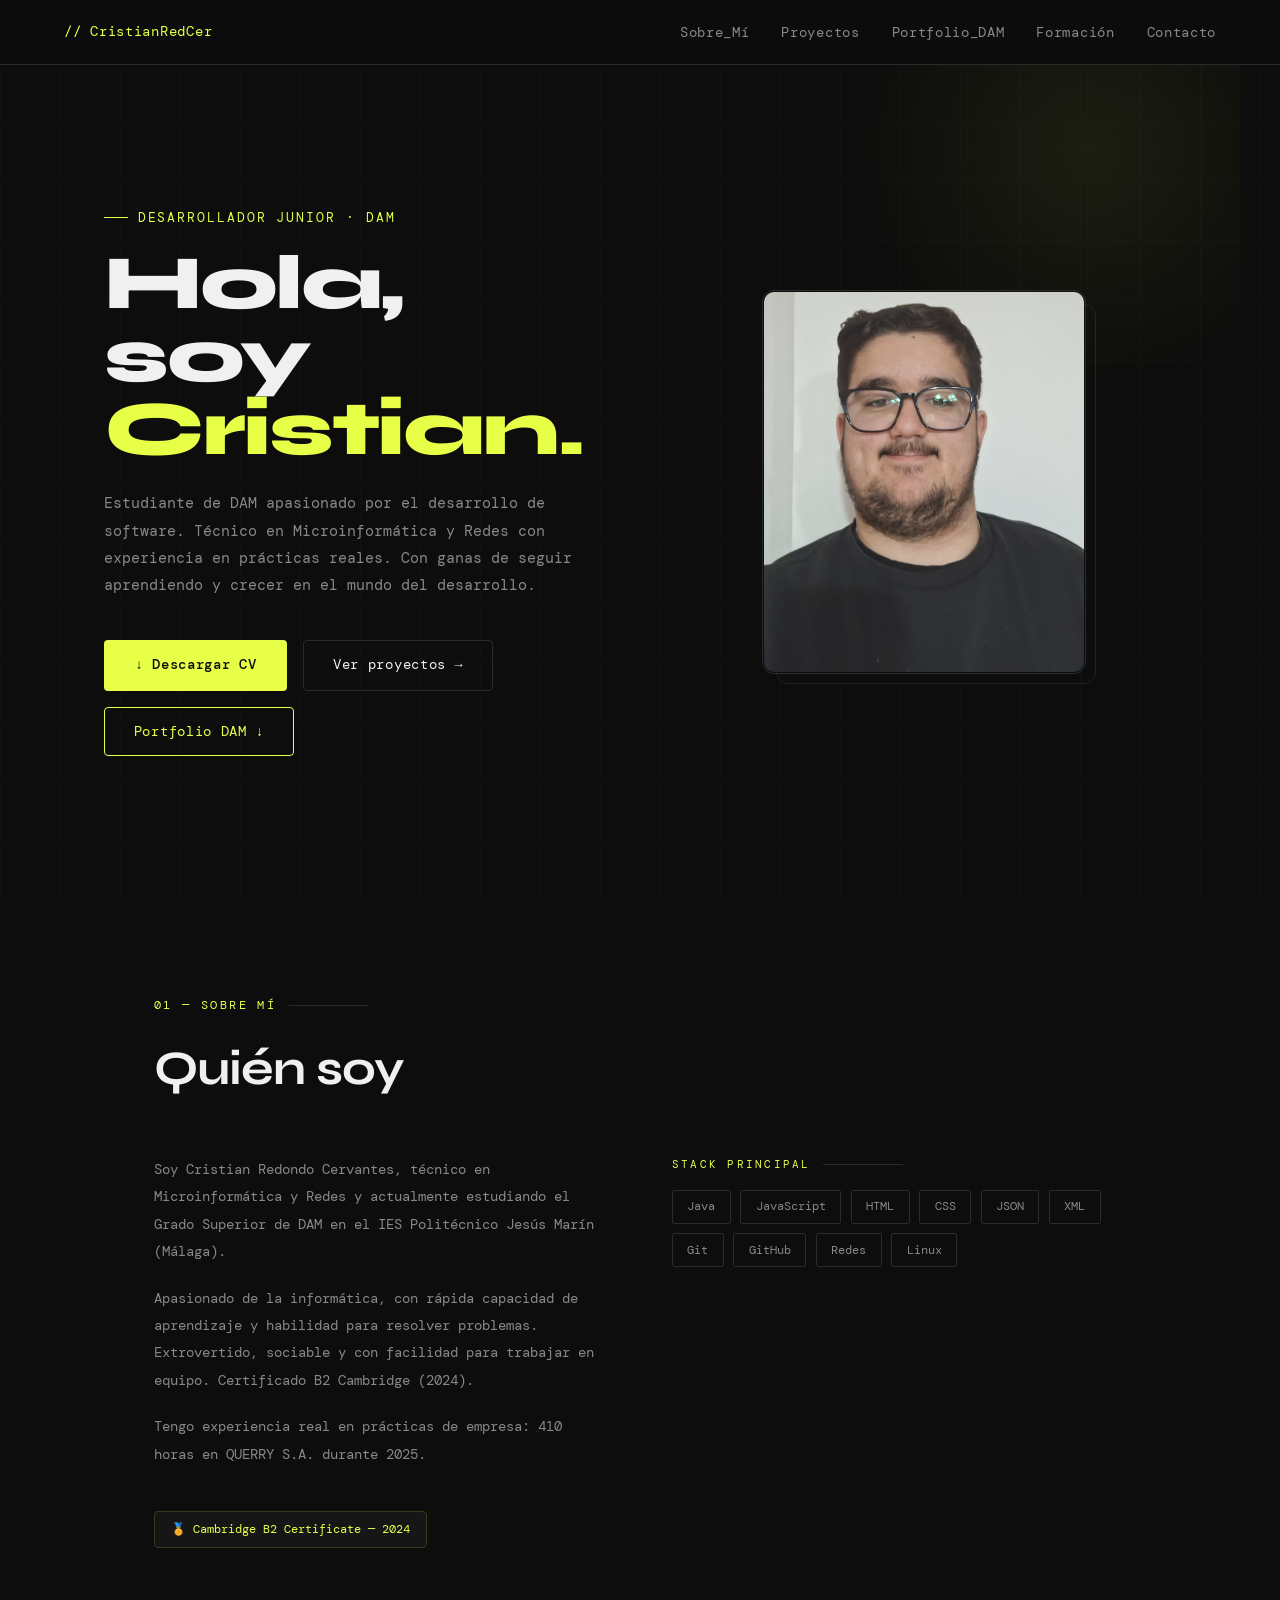
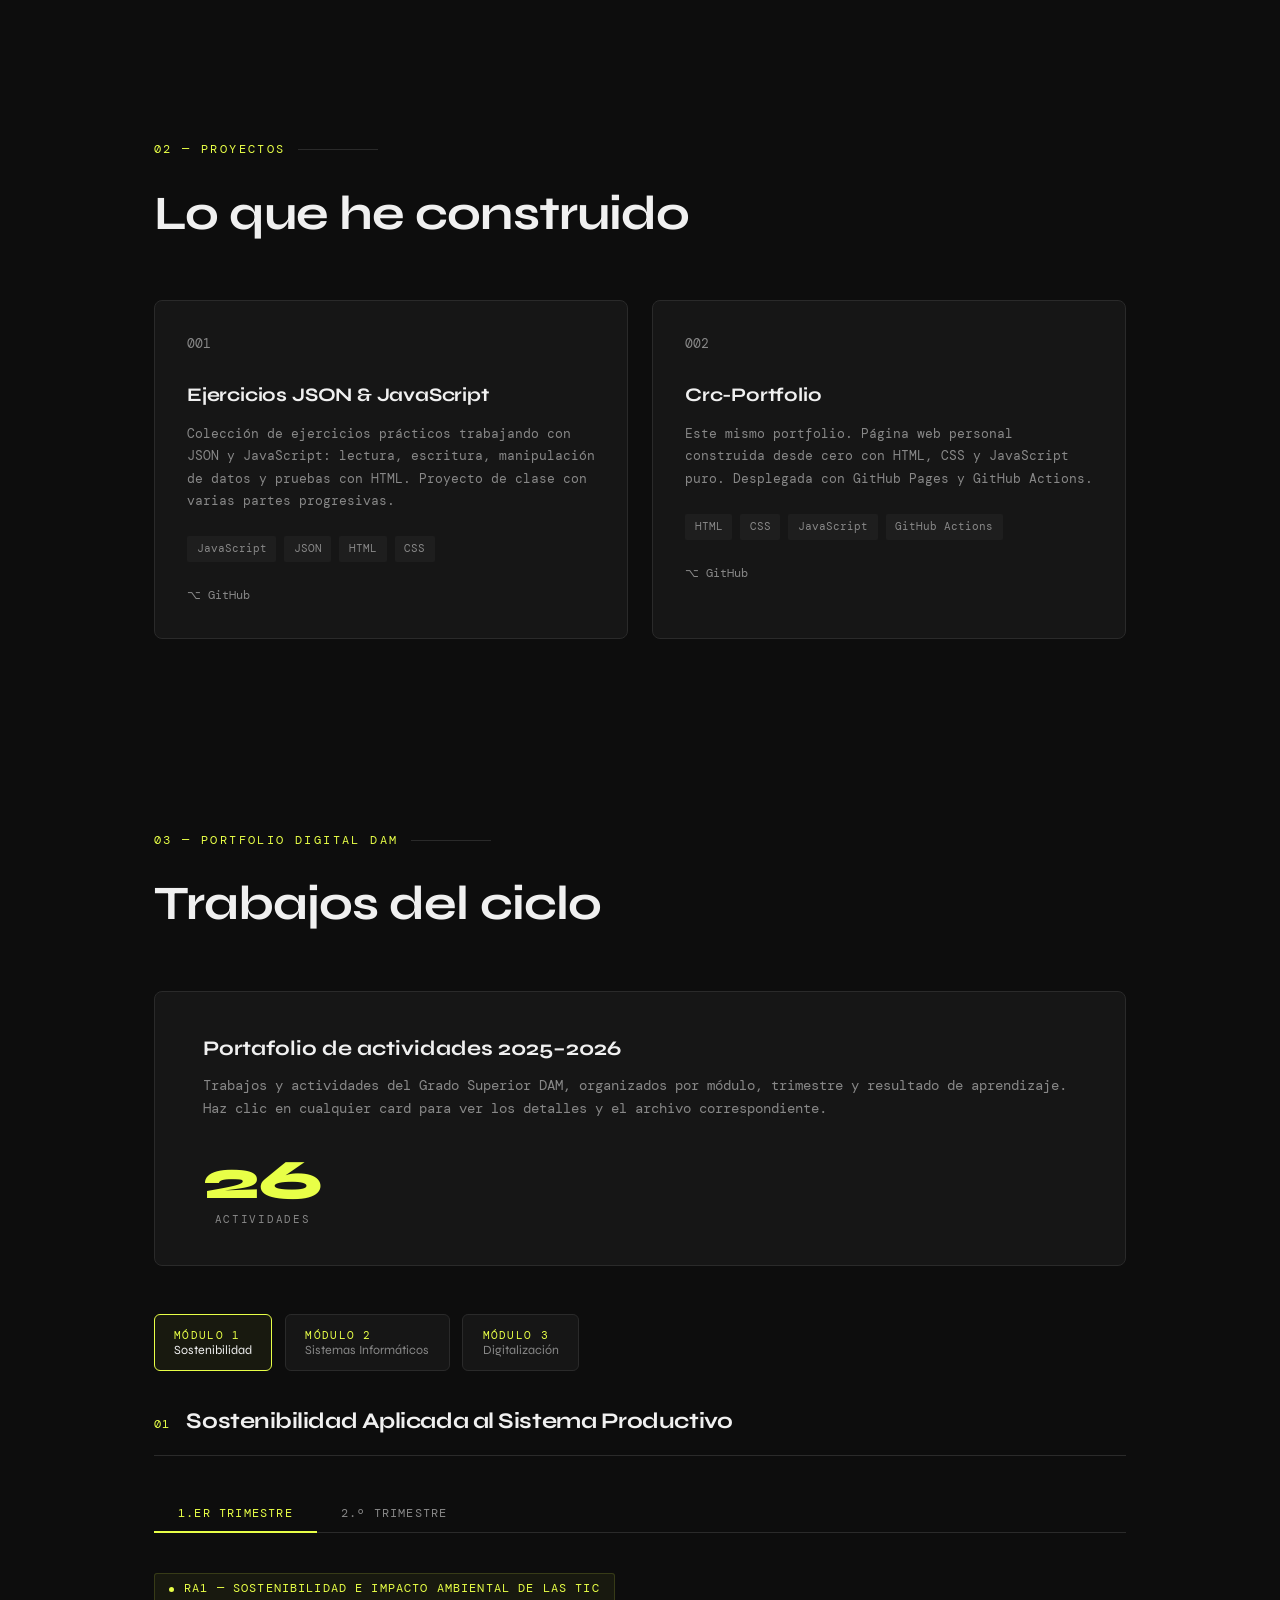
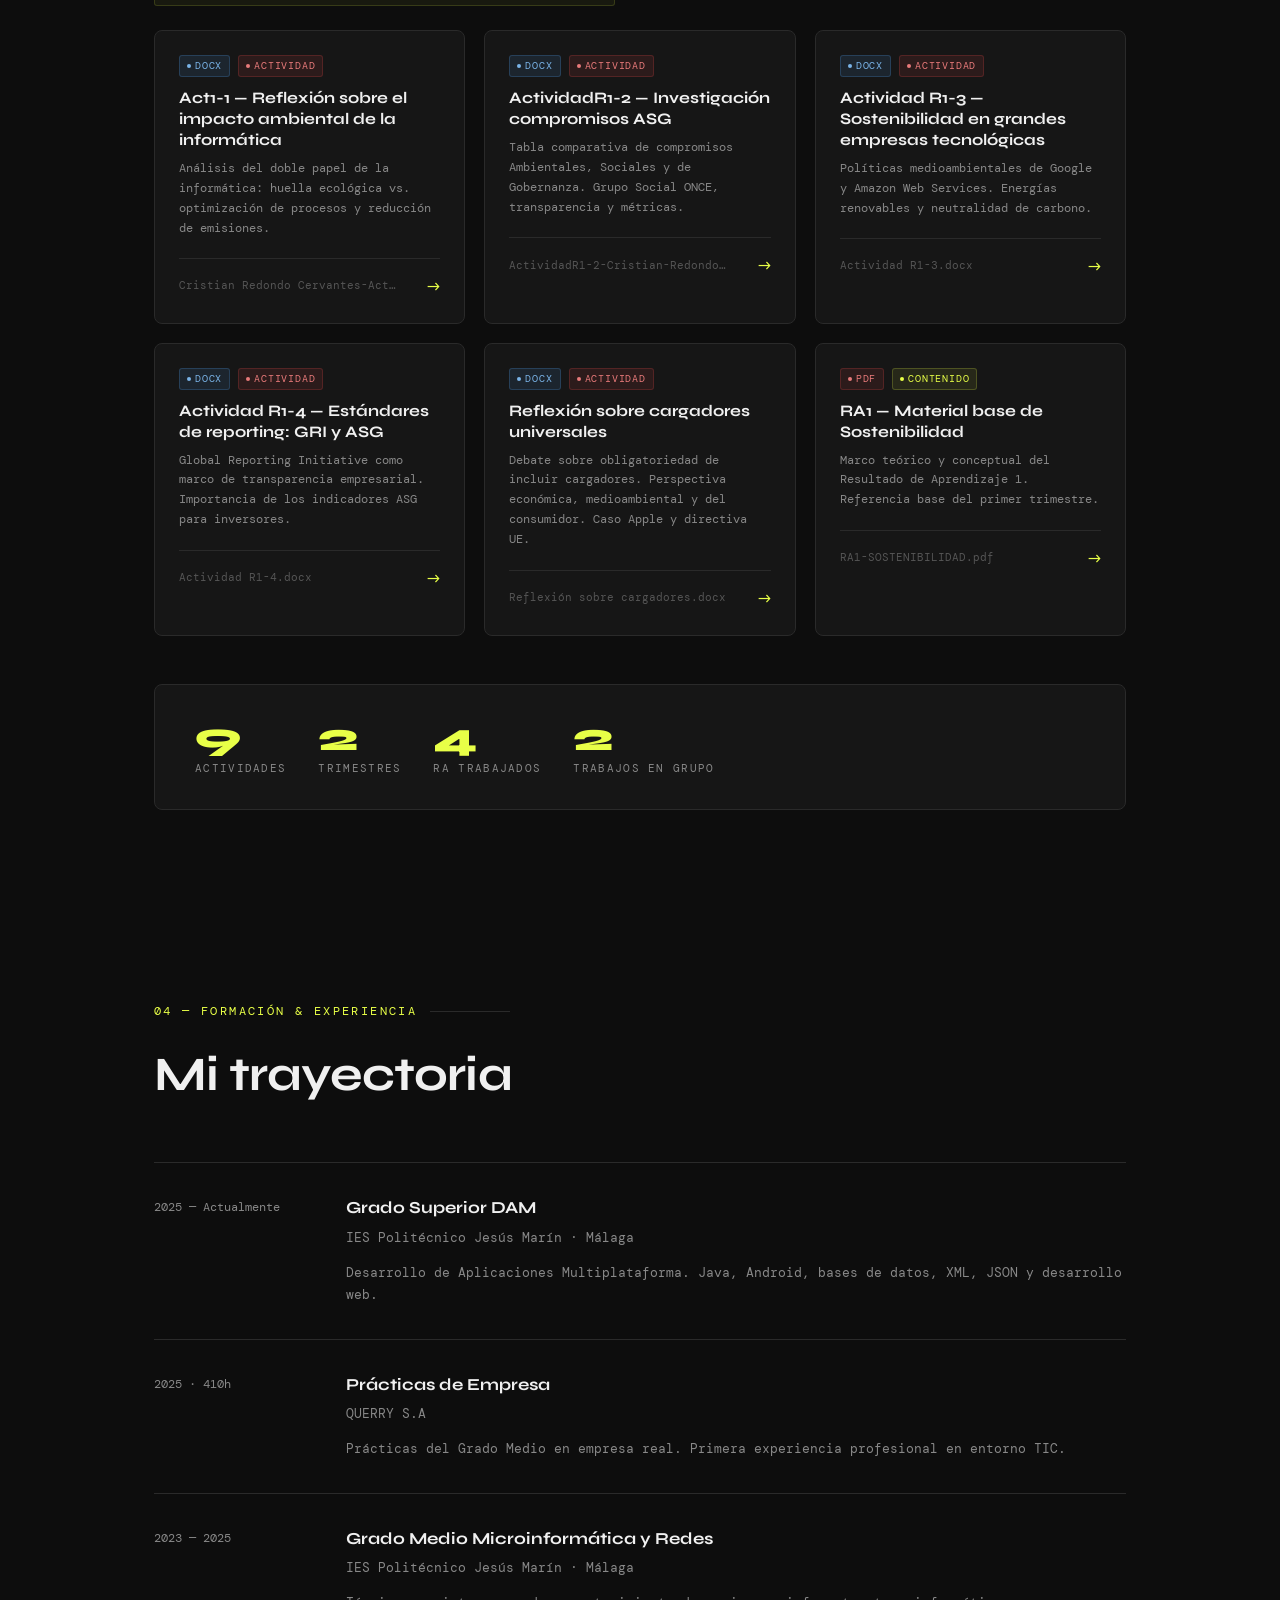
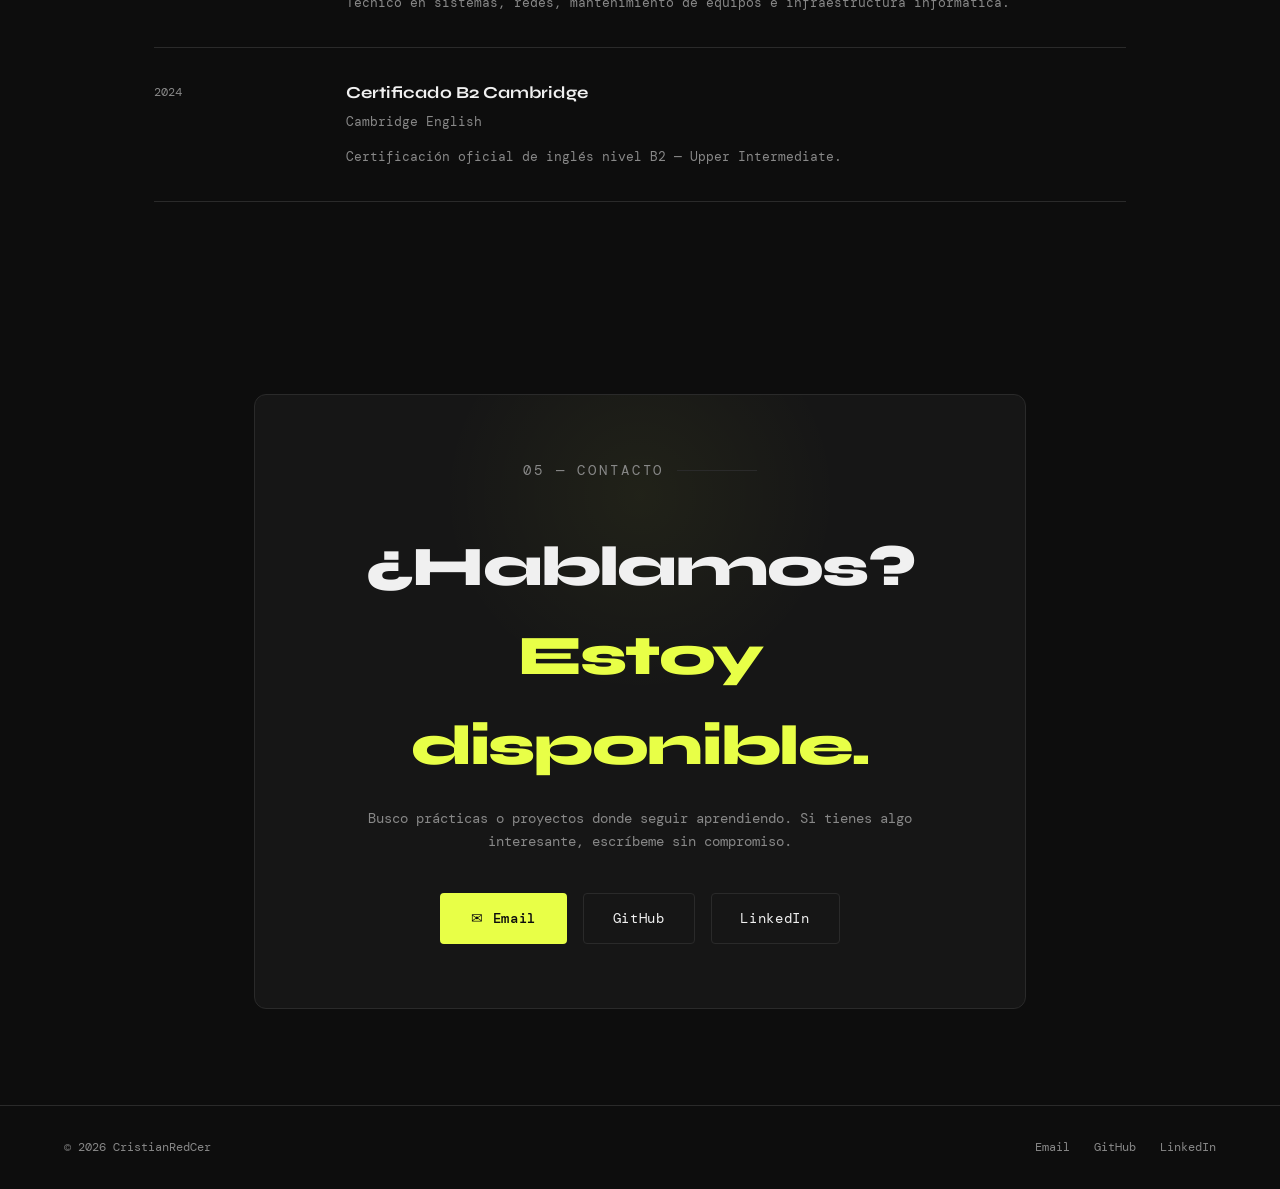
==== commit 591c4995: "Modifico el html con las asignaturas para tener el contenido en sistemas del trimestre3 en el 2" ====
--- a/index.html
+++ b/index.html
@@ -1,315 +1,1269 @@
-<!DOCTYPE html>
+<!doctype html>
 <html lang="es">
-<head>
-  <title>CristianRedCer — Desarrollador Junior</title>
-  <meta name="description" content="Portfolio de Cristian Redondo Cervantes - Desarrollador Junior DAM" />
-  <meta name="author" content="Cristian-Redondo-Cervantes" />
-  <meta name="viewport" content="width=device-width, initial-scale=1.0" />
-  <meta charset="UTF-8" />
-  <link rel="icon" href="/Crc-Portfolio/favicon.png" type="image/png" />
-  <link rel="preconnect" href="https://fonts.googleapis.com" />
-  <link rel="preconnect" href="https://fonts.gstatic.com" crossorigin />
-  <link href="https://fonts.googleapis.com/css2?family=DM+Mono:ital,wght@0,300;0,400;0,500;1,400&family=Syne:wght@400;600;700;800&display=swap" rel="stylesheet" />
-  <style>
-    :root {
-      --accent: #e8ff47;
-      --accent-dark: #b8cc00;
-      --bg: #0d0d0d;
-      --surface: #161616;
-      --surface2: #1e1e1e;
-      --text: #f0f0f0;
-      --muted: #888;
-      --border: #2a2a2a;
-    }
-    *, *::before, *::after { box-sizing: border-box; margin: 0; padding: 0; }
-    html { scroll-behavior: smooth; }
-    body { background: var(--bg); color: var(--text); font-family: 'Syne', sans-serif; line-height: 1.6; overflow-x: hidden; }
-
-    /* NAV */
-    nav { position: fixed; top: 0; left: 0; right: 0; z-index: 100; display: flex; justify-content: space-between; align-items: center; padding: 1.2rem 4rem; background: rgba(13,13,13,0.9); backdrop-filter: blur(12px); border-bottom: 1px solid var(--border); }
-    .nav-logo { font-family: 'DM Mono', monospace; font-size: 0.9rem; color: var(--accent); letter-spacing: 0.05em; }
-    .nav-links { display: flex; gap: 2rem; list-style: none; }
-    .nav-links a { color: var(--muted); text-decoration: none; font-size: 0.85rem; font-family: 'DM Mono', monospace; letter-spacing: 0.05em; transition: color 0.2s; }
-    .nav-links a:hover { color: var(--accent); }
-
-    /* HERO */
-    .hero { min-height: 100vh; display: grid; grid-template-columns: 1fr 1fr; align-items: center; gap: 4rem; padding: 8rem 4rem 4rem; position: relative; overflow: hidden; max-width: 1200px; margin: 0 auto; }
-    .hero::before { content: ''; position: fixed; inset: 0; background-image: linear-gradient(var(--border) 1px, transparent 1px), linear-gradient(90deg, var(--border) 1px, transparent 1px); background-size: 60px 60px; opacity: 0.15; pointer-events: none; z-index: -1; }
-    .hero-glow { position: absolute; top: -100px; right: -100px; width: 500px; height: 500px; background: radial-gradient(circle, rgba(232,255,71,0.07) 0%, transparent 70%); pointer-events: none; }
-    .hero-tag { font-family: 'DM Mono', monospace; font-size: 0.8rem; color: var(--accent); letter-spacing: 0.15em; text-transform: uppercase; margin-bottom: 1.2rem; display: flex; align-items: center; gap: 0.6rem; }
-    .hero-tag::before { content: ''; width: 24px; height: 1px; background: var(--accent); }
-    .hero h1 { font-size: clamp(2.8rem, 6vw, 5.5rem); font-weight: 800; line-height: 0.95; letter-spacing: -0.03em; margin-bottom: 1.5rem; }
-    .hero h1 span { color: var(--accent); }
-    .hero-desc { font-family: 'DM Mono', monospace; font-size: 0.95rem; color: var(--muted); max-width: 480px; line-height: 1.8; margin-bottom: 2.5rem; }
-    .hero-btns { display: flex; gap: 1rem; flex-wrap: wrap; }
-
-    /* FOTO HERO */
-    .hero-photo-wrap { display: flex; justify-content: center; align-items: center; position: relative; }
-    .hero-photo-frame { position: relative; width: 320px; height: 380px; }
-    .hero-photo-frame::before { content: ''; position: absolute; inset: -2px; border: 1px solid var(--border); border-radius: 12px; }
-    .hero-photo-frame::after { content: ''; position: absolute; top: 12px; left: 12px; right: -12px; bottom: -12px; border: 1px solid #222; border-radius: 12px; z-index: -1; }
-    .hero-photo { width: 100%; height: 100%; object-fit: cover; object-position: center top; border-radius: 10px; filter: grayscale(20%); }
-    .hero-badge { position: absolute; bottom: -16px; left: 50%; transform: translateX(-50%); background: var(--surface); border: 1px solid var(--border); border-radius: 4px; padding: 0.5rem 1.2rem; font-family: 'DM Mono', monospace; font-size: 0.72rem; color: var(--muted); white-space: nowrap; display: flex; align-items: center; gap: 0.5rem; }
-    .hero-badge-dot { width: 7px;
-        height: 7px;
+  <head>
+    <title>CristianRedCer — Desarrollador Junior</title>
+    <meta name="description" content="Portfolio de Cristian Redondo Cervantes - Desarrollador Junior DAM" />
+    <meta name="author" content="Cristian-Redondo-Cervantes" />
+    <meta name="viewport" content="width=device-width, initial-scale=1.0" />
+    <meta charset="UTF-8" />
+    <link rel="icon" href="favicon.png" type="image/png" />
+    <link rel="preconnect" href="https://fonts.googleapis.com" />
+    <link rel="preconnect" href="https://fonts.gstatic.com" crossorigin />
+    <link href="https://fonts.googleapis.com/css2?family=DM+Mono:ital,wght@0,300;0,400;0,500;1,400&family=Syne:wght@400;600;700;800&display=swap" rel="stylesheet" />
+    <style>
+      /* ── VARIABLES ── */
+      :root {
+        --accent: #e8ff47;
+        --accent-dark: #b8cc00;
+        --bg: #0d0d0d;
+        --surface: #161616;
+        --surface2: #1e1e1e;
+        --text: #f0f0f0;
+        --muted: #888;
+        --border: #2a2a2a;
+      }
+      *, *::before, *::after { box-sizing: border-box; margin: 0; padding: 0; }
+      html { scroll-behavior: smooth; }
+      body {
+        background: var(--bg);
+        color: var(--text);
+        font-family: "Syne", sans-serif;
+        line-height: 1.6;
+        overflow-x: hidden;
+      }
+
+      /* ── GRID BACKGROUND ── */
+      body::before {
+        content: "";
+        position: fixed;
+        inset: 0;
+        background-image:
+          linear-gradient(var(--border) 1px, transparent 1px),
+          linear-gradient(90deg, var(--border) 1px, transparent 1px);
+        background-size: 60px 60px;
+        opacity: 0.15;
+        pointer-events: none;
+        z-index: -1;
+      }
+
+      /* ── NAV ── */
+      nav {
+        position: fixed;
+        top: 0; left: 0; right: 0;
+        z-index: 100;
+        display: flex;
+        justify-content: space-between;
+        align-items: center;
+        padding: 1.2rem 4rem;
+        background: rgba(13, 13, 13, 0.92);
+        backdrop-filter: blur(12px);
+        border-bottom: 1px solid var(--border);
+      }
+      .nav-logo {
+        font-family: "DM Mono", monospace;
+        font-size: 0.9rem;
+        color: var(--accent);
+        letter-spacing: 0.05em;
+      }
+      .nav-links {
+        display: flex;
+        gap: 2rem;
+        list-style: none;
+      }
+      .nav-links a {
+        color: var(--muted);
+        text-decoration: none;
+        font-size: 0.85rem;
+        font-family: "DM Mono", monospace;
+        letter-spacing: 0.05em;
+        transition: color 0.2s;
+      }
+      .nav-links a:hover { color: var(--accent); }
+      .nav-links a.active-link { color: var(--accent); }
+
+      /* ── HERO ── */
+      .hero {
+        min-height: 100vh;
+        display: grid;
+        grid-template-columns: 1fr 1fr;
+        align-items: center;
+        gap: 4rem;
+        padding: 8rem 4rem 4rem;
+        position: relative;
+        overflow: hidden;
+        max-width: 1200px;
+        margin: 0 auto;
+      }
+      .hero-glow {
+        position: absolute;
+        top: -100px; right: -100px;
+        width: 500px; height: 500px;
+        background: radial-gradient(circle, rgba(232, 255, 71, 0.07) 0%, transparent 70%);
+        pointer-events: none;
+      }
+      .hero-tag {
+        font-family: "DM Mono", monospace;
+        font-size: 0.8rem;
+        color: var(--accent);
+        letter-spacing: 0.15em;
+        text-transform: uppercase;
+        margin-bottom: 1.2rem;
+        display: flex;
+        align-items: center;
+        gap: 0.6rem;
+      }
+      .hero-tag::before { content: ""; width: 24px; height: 1px; background: var(--accent); }
+      .hero h1 {
+        font-size: clamp(2.8rem, 6vw, 5.5rem);
+        font-weight: 800;
+        line-height: 0.95;
+        letter-spacing: -0.03em;
+        margin-bottom: 1.5rem;
+      }
+      .hero h1 span { color: var(--accent); }
+      .hero-desc {
+        font-family: "DM Mono", monospace;
+        font-size: 0.95rem;
+        color: var(--muted);
+        max-width: 480px;
+        line-height: 1.8;
+        margin-bottom: 2.5rem;
+      }
+      .hero-btns { display: flex; gap: 1rem; flex-wrap: wrap; }
+
+      /* ── FOTO HERO ── */
+      .hero-photo-wrap {
+        display: flex;
+        justify-content: center;
+        align-items: center;
+        position: relative;
+      }
+      .hero-photo-frame {
+        position: relative;
+        width: 320px; height: 380px;
+      }
+      .hero-photo-frame::before {
+        content: "";
+        position: absolute;
+        inset: -2px;
+        border: 1px solid var(--border);
+        border-radius: 12px;
+      }
+      .hero-photo-frame::after {
+        content: "";
+        position: absolute;
+        top: 12px; left: 12px; right: -12px; bottom: -12px;
+        border: 1px solid #222;
+        border-radius: 12px;
+        z-index: -1;
+      }
+      .hero-photo {
+        width: 100%; height: 100%;
+        object-fit: cover;
+        object-position: center top;
+        border-radius: 10px;
+        filter: grayscale(20%);
+      }
+      .hero-badge {
+        position: absolute;
+        bottom: -16px;
+        left: 50%;
+        transform: translateX(-50%);
+        background: var(--surface);
+        border: 1px solid var(--border);
+        border-radius: 4px;
+        padding: 0.5rem 1.2rem;
+        font-family: "DM Mono", monospace;
+        font-size: 0.72rem;
+        color: var(--muted);
+        white-space: nowrap;
+        display: flex;
+        align-items: center;
+        gap: 0.5rem;
+      }
+      .hero-badge-dot {
+        width: 7px; height: 7px;
         border-radius: 50%;
         background: var(--accent);
         animation: pulse 2s ease-in-out infinite;
-        flex-shrink: 0; }
-    @keyframes pulse { 0%,100%{opacity:1;transform:scale(1)} 50%{opacity:0.4;transform:scale(0.8)} }
-    /* BOTONES */
-    .btn { display: inline-flex; align-items: center; gap: 0.5rem; padding: 0.8rem 1.8rem; border-radius: 4px; font-family: 'DM Mono', monospace; font-size: 0.85rem; letter-spacing: 0.05em; cursor: pointer; text-decoration: none; transition: all 0.2s; }
-    .btn-primary { background: var(--accent); color: #0d0d0d; border: 2px solid var(--accent); font-weight: 500; }
-    .btn-primary:hover { background: var(--accent-dark); border-color: var(--accent-dark); }
-    .btn-outline { background: transparent; color: var(--text); border: 1px solid var(--border); }
-    .btn-outline:hover { border-color: var(--accent); color: var(--accent); }
-
-    /* SECCIONES */
-    section { padding: 6rem 4rem; max-width: 1100px; margin: 0 auto; }
-    .section-label { font-family: 'DM Mono', monospace; font-size: 0.75rem; color: var(--accent); letter-spacing: 0.2em; text-transform: uppercase; margin-bottom: 1rem; display: flex; align-items: center; gap: 0.8rem; }
-    .section-label::after { content: ''; flex: 1; height: 1px; background: var(--border); max-width: 80px; }
-    .section-title { font-size: clamp(2rem, 4vw, 3rem); font-weight: 700; letter-spacing: -0.02em; margin-bottom: 3rem; }
-
-    /* SOBRE MÍ */
-    .about-grid { display: grid; grid-template-columns: 1fr 1fr; gap: 4rem; align-items: start; }
-    .about-text p { font-family: 'DM Mono', monospace; font-size: 0.9rem; color: var(--muted); line-height: 1.9; margin-bottom: 1.2rem; }
-    .skills-grid { display: flex; flex-wrap: wrap; gap: 0.6rem; margin-top: 1rem; }
-    .skill-tag { font-family: 'DM Mono', monospace; font-size: 0.75rem; padding: 0.4rem 0.9rem; border: 1px solid var(--border); border-radius: 2px; color: var(--muted); transition: all 0.2s; }
-    .skill-tag:hover { border-color: var(--accent); color: var(--accent); }
-
-    /* CERTIFICADO */
-    .cert-badge { display: inline-flex; align-items: center; gap: 0.6rem; background: var(--surface); border: 1px solid #3a3a1a; border-radius: 4px; padding: 0.5rem 1rem; font-family: 'DM Mono', monospace; font-size: 0.75rem; color: var(--accent); margin-top: 1.5rem; }
-
-    /* PROYECTOS */
-    .projects-grid { display: grid; grid-template-columns: repeat(auto-fit, minmax(300px, 1fr)); gap: 1.5rem; }
-    .project-card { background: var(--surface); border: 1px solid var(--border); border-radius: 8px; padding: 2rem; transition: border-color 0.25s, transform 0.25s; position: relative; overflow: hidden; }
-    .project-card::before { content: ''; position: absolute; top: 0; left: 0; right: 0; height: 2px; background: var(--accent); transform: scaleX(0); transform-origin: left; transition: transform 0.3s; }
-    .project-card:hover { border-color: #333; transform: translateY(-4px); }
-    .project-card:hover::before { transform: scaleX(1); }
-    .project-num { font-family: 'DM Mono', monospace; font-size: 0.75rem; color: var(--accent); margin-bottom: 1rem; }
-    .project-card h3 { font-size: 1.2rem; font-weight: 700; margin-bottom: 0.8rem; letter-spacing: -0.01em; }
-    .project-card p { font-family: 'DM Mono', monospace; font-size: 0.82rem; color: var(--muted); line-height: 1.7; margin-bottom: 1.5rem; }
-    .project-tags { display: flex; flex-wrap: wrap; gap: 0.5rem; margin-bottom: 1.5rem; }
-    .project-tag { font-family: 'DM Mono', monospace; font-size: 0.7rem; padding: 0.25rem 0.6rem; background: var(--surface2); border-radius: 2px; color: var(--muted); }
-    .project-links { display: flex; gap: 1rem; }
-    .project-link { font-family: 'DM Mono', monospace; font-size: 0.78rem; color: var(--muted); text-decoration: none; display: flex; align-items: center; gap: 0.3rem; transition: color 0.2s; }
-    .project-link:hover { color: var(--accent); }
-
-    /* EXPERIENCIA / FORMACIÓN */
-    .exp-list { display: flex; flex-direction: column; }
-    .exp-item { display: grid; grid-template-columns: 160px 1fr; gap: 2rem; padding: 2rem 0; border-bottom: 1px solid var(--border); }
-    .exp-item:first-child { border-top: 1px solid var(--border); }
-    .exp-date { font-family: 'DM Mono', monospace; font-size: 0.78rem; color: var(--muted); padding-top: 0.2rem; }
-    .exp-content h3 { font-size: 1.05rem; font-weight: 700; margin-bottom: 0.3rem; }
-    .exp-company { font-family: 'DM Mono', monospace; font-size: 0.82rem; color: var(--accent); margin-bottom: 0.8rem; }
-    .exp-content p { font-family: 'DM Mono', monospace; font-size: 0.82rem; color: var(--muted); line-height: 1.7; }
-
-    /* CONTACTO */
-    .contact-wrap { background: var(--surface); border: 1px solid var(--border); border-radius: 12px; padding: 4rem; text-align: center; position: relative; overflow: hidden; }
-    .contact-wrap::before { content: ''; position: absolute; top: -100px; left: 50%; transform: translateX(-50%); width: 400px; height: 400px; background: radial-gradient(circle, rgba(232,255,71,0.05) 0%, transparent 70%); pointer-events: none; }
-    .contact-wrap h2 { font-size: clamp(2rem, 5vw, 3.5rem); font-weight: 800; letter-spacing: -0.03em; margin-bottom: 1rem; position: relative; }
-    .contact-wrap h2 span { color: var(--accent); }
-    .contact-wrap p { font-family: 'DM Mono', monospace; font-size: 0.9rem; color: var(--muted); margin-bottom: 2.5rem; position: relative; }
-    .contact-links { display: flex; justify-content: center; gap: 1rem; flex-wrap: wrap; }
-
-    /* FOOTER */
-    footer { border-top: 1px solid var(--border); padding: 2rem 4rem; display: flex; justify-content: space-between; align-items: center; font-family: 'DM Mono', monospace; font-size: 0.75rem; color: var(--muted); }
-
-    /* RESPONSIVE */
-    @media (max-width: 900px) {
-      .hero { grid-template-columns: 1fr; padding: 7rem 2rem 4rem; text-align: center; }
-      .hero-photo-wrap { order: -1; }
-      .hero-photo-frame { width: 200px; height: 240px; }
-      .hero-tag { justify-content: center; }
-      .hero-btns { justify-content: center; }
-      .hero-desc { margin: 0 auto 2.5rem; }
-    }
-    @media (max-width: 768px) {
-      nav { padding: 1rem 1.5rem; }
-      .nav-links { display: none; }
-      section { padding: 4rem 1.5rem; }
-      .about-grid { grid-template-columns: 1fr; gap: 2rem; }
-      .exp-item { grid-template-columns: 1fr; gap: 0.5rem; }
-      .contact-wrap { padding: 2.5rem 1.5rem; }
-      footer { padding: 1.5rem; flex-direction: column; gap: 0.5rem; text-align: center; }
-    }
-  </style>
-</head>
-<body>
-
-  <nav>
-    <span class="nav-logo">// CristianRedCer</span>
-    <ul class="nav-links">
-      <li><a href="#sobre-mi">Sobre_Mí</a></li>
-      <li><a href="#proyectos">Proyectos</a></li>
-      <li><a href="#formacion">Formación</a></li>
-      <li><a href="#contacto">Contacto</a></li>
-    </ul>
-  </nav>
-
-  <div class="hero">
-    <div class="hero-glow"></div>
-    <div class="hero-left">
-      <p class="hero-tag">Desarrollador Junior · DAM</p>
-      <h1>Hola,<br/>soy <span>Cristian.</span></h1>
-      <p class="hero-desc">
-        Estudiante de DAM apasionado por el desarrollo de software.
-        Técnico en Microinformática y Redes con experiencia en prácticas reales.
-        Con ganas de seguir aprendiendo y crecer en el mundo del desarrollo.
-      </p>
-      <div class="hero-btns">
-        <a href="Currículum Vitae Cristian Redondo Cervantes.pdf" class="btn btn-primary" target="_blank">↓ Descargar CV</a>
-        <a href="#proyectos" class="btn btn-outline">Ver proyectos →</a>
+        flex-shrink: 0;
+      }
+      @keyframes pulse {
+        0%, 100% { opacity: 1; transform: scale(1); }
+        50% { opacity: 0.4; transform: scale(0.8); }
+      }
+
+      /* ── BOTONES ── */
+      .btn {
+        display: inline-flex;
+        align-items: center;
+        gap: 0.5rem;
+        padding: 0.8rem 1.8rem;
+        border-radius: 4px;
+        font-family: "DM Mono", monospace;
+        font-size: 0.85rem;
+        letter-spacing: 0.05em;
+        cursor: pointer;
+        text-decoration: none;
+        transition: all 0.2s;
+      }
+      .btn-primary { background: var(--accent); color: #0d0d0d; border: 2px solid var(--accent); font-weight: 500; }
+      .btn-primary:hover { background: var(--accent-dark); border-color: var(--accent-dark); }
+      .btn-outline { background: transparent; color: var(--text); border: 1px solid var(--border); }
+      .btn-outline:hover { border-color: var(--accent); color: var(--accent); }
+      .btn-accent-outline { background: transparent; color: var(--accent); border: 1px solid var(--accent); }
+      .btn-accent-outline:hover { background: var(--accent); color: #0d0d0d; }
+
+      /* ── SECCIONES BASE ── */
+      section {
+        padding: 6rem 4rem;
+        max-width: 1100px;
+        margin: 0 auto;
+      }
+      .section-label {
+        font-family: "DM Mono", monospace;
+        font-size: 0.75rem;
+        color: var(--accent);
+        letter-spacing: 0.2em;
+        text-transform: uppercase;
+        margin-bottom: 1rem;
+        display: flex;
+        align-items: center;
+        gap: 0.8rem;
+      }
+      .section-label::after {
+        content: "";
+        flex: 1; height: 1px;
+        background: var(--border);
+        max-width: 80px;
+      }
+      .section-title {
+        font-size: clamp(2rem, 4vw, 3rem);
+        font-weight: 700;
+        letter-spacing: -0.02em;
+        margin-bottom: 3rem;
+      }
+
+      /* ── SOBRE MÍ ── */
+      .about-grid { display: grid; grid-template-columns: 1fr 1fr; gap: 4rem; align-items: start; }
+      .about-text p {
+        font-family: "DM Mono", monospace;
+        font-size: 0.9rem;
+        color: var(--muted);
+        line-height: 1.9;
+        margin-bottom: 1.2rem;
+      }
+      .skills-grid { display: flex; flex-wrap: wrap; gap: 0.6rem; margin-top: 1rem; }
+      .skill-tag {
+        font-family: "DM Mono", monospace;
+        font-size: 0.75rem;
+        padding: 0.4rem 0.9rem;
+        border: 1px solid var(--border);
+        border-radius: 2px;
+        color: var(--muted);
+        transition: all 0.2s;
+      }
+      .skill-tag:hover { border-color: var(--accent); color: var(--accent); }
+      .cert-badge {
+        display: inline-flex;
+        align-items: center;
+        gap: 0.6rem;
+        background: var(--surface);
+        border: 1px solid #3a3a1a;
+        border-radius: 4px;
+        padding: 0.5rem 1rem;
+        font-family: "DM Mono", monospace;
+        font-size: 0.75rem;
+        color: var(--accent);
+        margin-top: 1.5rem;
+      }
+
+      /* ── PROYECTOS ── */
+      .projects-grid { display: grid; grid-template-columns: repeat(auto-fit, minmax(300px, 1fr)); gap: 1.5rem; }
+      .project-card {
+        background: var(--surface);
+        border: 1px solid var(--border);
+        border-radius: 8px;
+        padding: 2rem;
+        transition: border-color 0.25s, transform 0.25s;
+        position: relative;
+        overflow: hidden;
+      }
+      .project-card::before {
+        content: "";
+        position: absolute;
+        top: 0; left: 0; right: 0;
+        height: 2px;
+        background: var(--accent);
+        transform: scaleX(0);
+        transform-origin: left;
+        transition: transform 0.3s;
+      }
+      .project-card:hover { border-color: #333; transform: translateY(-4px); }
+      .project-card:hover::before { transform: scaleX(1); }
+      .project-num { font-family: "DM Mono", monospace; font-size: 0.75rem; color: var(--accent); margin-bottom: 1rem; }
+      .project-card h3 { font-size: 1.2rem; font-weight: 700; margin-bottom: 0.8rem; letter-spacing: -0.01em; }
+      .project-card p { font-family: "DM Mono", monospace; font-size: 0.82rem; color: var(--muted); line-height: 1.7; margin-bottom: 1.5rem; }
+      .project-tags { display: flex; flex-wrap: wrap; gap: 0.5rem; margin-bottom: 1.5rem; }
+      .project-tag { font-family: "DM Mono", monospace; font-size: 0.7rem; padding: 0.25rem 0.6rem; background: var(--surface2); border-radius: 2px; color: var(--muted); }
+      .project-links { display: flex; gap: 1rem; }
+      .project-link {
+        font-family: "DM Mono", monospace;
+        font-size: 0.78rem;
+        color: var(--muted);
+        text-decoration: none;
+        display: flex;
+        align-items: center;
+        gap: 0.3rem;
+        transition: color 0.2s;
+      }
+      .project-link:hover { color: var(--accent); }
+
+      /* ── EXPERIENCIA / FORMACIÓN ── */
+      .exp-list { display: flex; flex-direction: column; }
+      .exp-item {
+        display: grid;
+        grid-template-columns: 160px 1fr;
+        gap: 2rem;
+        padding: 2rem 0;
+        border-bottom: 1px solid var(--border);
+      }
+      .exp-item:first-child { border-top: 1px solid var(--border); }
+      .exp-date { font-family: "DM Mono", monospace; font-size: 0.78rem; color: var(--muted); padding-top: 0.2rem; }
+      .exp-content h3 { font-size: 1.05rem; font-weight: 700; margin-bottom: 0.3rem; }
+      .exp-company { font-family: "DM Mono", monospace; font-size: 0.82rem; color: var(--accent); margin-bottom: 0.8rem; }
+      .exp-content p { font-family: "DM Mono", monospace; font-size: 0.82rem; color: var(--muted); line-height: 1.7; }
+
+      /* ── CONTACTO ── */
+      .contact-wrap {
+        background: var(--surface);
+        border: 1px solid var(--border);
+        border-radius: 12px;
+        padding: 4rem;
+        text-align: center;
+        position: relative;
+        overflow: hidden;
+      }
+      .contact-wrap::before {
+        content: "";
+        position: absolute;
+        top: -100px; left: 50%;
+        transform: translateX(-50%);
+        width: 400px; height: 400px;
+        background: radial-gradient(circle, rgba(232, 255, 71, 0.05) 0%, transparent 70%);
+        pointer-events: none;
+      }
+      .contact-wrap h2 { font-size: clamp(2rem, 5vw, 3.5rem); font-weight: 800; letter-spacing: -0.03em; margin-bottom: 1rem; position: relative; }
+      .contact-wrap h2 span { color: var(--accent); }
+      .contact-wrap p { font-family: "DM Mono", monospace; font-size: 0.9rem; color: var(--muted); margin-bottom: 2.5rem; position: relative; }
+      .contact-links { display: flex; justify-content: center; gap: 1rem; flex-wrap: wrap; }
+
+      /* ── FOOTER ── */
+      footer {
+        border-top: 1px solid var(--border);
+        padding: 2rem 4rem;
+        display: flex;
+        justify-content: space-between;
+        align-items: center;
+        font-family: "DM Mono", monospace;
+        font-size: 0.75rem;
+        color: var(--muted);
+      }
+      .footer-links { display: flex; gap: 1.5rem; }
+      .footer-links a { color: var(--muted); text-decoration: none; transition: color 0.2s; }
+      .footer-links a:hover { color: var(--accent); }
+
+      /* ══════════════════════════════════════
+         SECCIÓN PORTFOLIO DE ASIGNATURAS
+         ══════════════════════════════════════ */
+      #portfolio-asignaturas {
+        padding: 6rem 4rem;
+        max-width: 1100px;
+        margin: 0 auto;
+      }
+      .portfolio-intro {
+        background: var(--surface);
+        border: 1px solid var(--border);
+        border-radius: 8px;
+        padding: 2.5rem 3rem;
+        margin-bottom: 3rem;
+        display: flex;
+        align-items: center;
+        justify-content: space-between;
+        gap: 2rem;
+        flex-wrap: wrap;
+      }
+      .portfolio-intro-text h3 {
+        font-size: 1.3rem;
+        font-weight: 700;
+        margin-bottom: 0.5rem;
+      }
+      .portfolio-intro-text p {
+        font-family: "DM Mono", monospace;
+        font-size: 0.85rem;
+        color: var(--muted);
+        line-height: 1.7;
+      }
+      .portfolio-stat-big {
+        font-size: 3.5rem;
+        font-weight: 800;
+        color: var(--accent);
+        line-height: 1;
+        text-align: center;
+      }
+      .portfolio-stat-big span {
+        display: block;
+        font-family: "DM Mono", monospace;
+        font-size: 0.7rem;
+        color: var(--muted);
+        font-weight: 400;
+        letter-spacing: 0.15em;
+        text-transform: uppercase;
+        margin-top: 0.4rem;
+      }
+
+      /* MODULE NAV */
+      .module-nav {
+        display: flex;
+        gap: 0.8rem;
+        flex-wrap: wrap;
+        margin-bottom: 2rem;
+      }
+      .mod-btn {
+        display: flex;
+        align-items: center;
+        gap: 0.8rem;
+        background: var(--surface);
+        border: 1px solid var(--border);
+        border-radius: 6px;
+        padding: 0.8rem 1.2rem;
+        cursor: pointer;
+        transition: all 0.2s;
+        text-align: left;
+        color: var(--text);
+        font-family: "Syne", sans-serif;
+      }
+      .mod-btn:hover { border-color: #444; background: var(--surface2); }
+      .mod-btn.active { border-color: var(--accent); background: rgba(232,255,71,0.05); }
+      .mod-code { font-family: "DM Mono", monospace; font-size: 0.68rem; letter-spacing: 0.12em; color: var(--accent); text-transform: uppercase; }
+      .mod-name { font-size: 0.78rem; color: var(--muted); font-weight: 400; max-width: 160px; }
+      .mod-btn.active .mod-name { color: var(--text); }
+
+      /* MODULE SECTIONS */
+      .mod-section { display: none; }
+      .mod-section.active { display: block; }
+
+      /* SECTION HEADER */
+      .mod-section-header {
+        display: flex;
+        align-items: baseline;
+        gap: 1rem;
+        margin-bottom: 2.5rem;
+        padding-bottom: 1rem;
+        border-bottom: 1px solid var(--border);
+      }
+      .mod-section-number { font-family: "DM Mono", monospace; font-size: 0.75rem; color: var(--accent); letter-spacing: 0.1em; }
+      .mod-section-title { font-size: 1.4rem; font-weight: 700; letter-spacing: -0.02em; }
+
+      /* TRIMESTRE TABS */
+      .trim-tabs {
+        display: flex;
+        gap: 0;
+        margin-bottom: 2.5rem;
+        border-bottom: 1px solid var(--border);
+      }
+      .trim-tab {
+        padding: 0.6rem 1.5rem;
+        font-family: "DM Mono", monospace;
+        font-size: 0.75rem;
+        letter-spacing: 0.1em;
+        text-transform: uppercase;
+        cursor: pointer;
+        color: var(--muted);
+        border: none;
+        border-bottom: 2px solid transparent;
+        margin-bottom: -1px;
+        transition: all 0.2s;
+        background: none;
+      }
+      .trim-tab:hover { color: var(--text); }
+      .trim-tab.active { color: var(--accent); border-bottom-color: var(--accent); }
+      .trim-pane { display: none; }
+      .trim-pane.active { display: block; }
+
+      /* RA BLOCK */
+      .ra-block { margin-bottom: 3rem; }
+      .ra-label {
+        display: inline-flex;
+        align-items: center;
+        gap: 0.6rem;
+        background: rgba(232,255,71,0.05);
+        border: 1px solid rgba(232,255,71,0.15);
+        border-radius: 3px;
+        padding: 0.4rem 0.9rem;
+        margin-bottom: 1.5rem;
+        font-family: "DM Mono", monospace;
+        font-size: 0.72rem;
+        letter-spacing: 0.1em;
+        text-transform: uppercase;
+        color: var(--accent);
+      }
+      .ra-dot { width: 5px; height: 5px; background: var(--accent); border-radius: 50%; flex-shrink: 0; }
+
+      /* CARDS GRID */
+      .cards-grid { display: grid; grid-template-columns: repeat(auto-fill, minmax(300px, 1fr)); gap: 1.2rem; }
+      .card {
+        background: var(--surface);
+        border: 1px solid var(--border);
+        border-radius: 8px;
+        padding: 1.5rem;
+        position: relative;
+        overflow: hidden;
+        transition: all 0.25s;
+        cursor: pointer;
+        text-decoration: none;
+        display: block;
+        color: inherit;
+      }
+      .card::before {
+        content: "";
+        position: absolute;
+        top: 0; left: 0; right: 0;
+        height: 2px;
+        background: var(--accent);
+        transform: scaleX(0);
+        transform-origin: left;
+        transition: transform 0.3s;
+      }
+      .card:hover { border-color: #383838; background: var(--surface2); transform: translateY(-2px); }
+      .card:hover::before { transform: scaleX(1); }
+      .card-badges { display: flex; gap: 0.5rem; flex-wrap: wrap; margin-bottom: 0.7rem; }
+      .badge {
+        display: inline-flex;
+        align-items: center;
+        gap: 4px;
+        border-radius: 3px;
+        padding: 2px 7px;
+        font-family: "DM Mono", monospace;
+        font-size: 0.62rem;
+        letter-spacing: 0.08em;
+        text-transform: uppercase;
+      }
+      .badge-pdf  { background: rgba(201,64,64,0.12); border: 1px solid rgba(201,64,64,0.25); color: #e87a7a; }
+      .badge-docx { background: rgba(74,144,217,0.12); border: 1px solid rgba(74,144,217,0.25); color: #7ab4e8; }
+      .badge-canva { background: rgba(0,196,204,0.12); border: 1px solid rgba(0,196,204,0.25); color: #5ee6ea; }
+      .badge-grupo { background: rgba(232,197,71,0.12); border: 1px solid rgba(232,197,71,0.25); color: #e8c547; }
+      .badge-practica { background: rgba(150,100,220,0.12); border: 1px solid rgba(150,100,220,0.25); color: #c09cef; }
+      .badge-cont { background: rgba(232,255,71,0.08); border: 1px solid rgba(232,255,71,0.2); color: var(--accent); }
+      .badge .dot { width: 4px; height: 4px; border-radius: 50%; background: currentColor; }
+      .card h3 { font-size: 1rem; font-weight: 700; line-height: 1.3; margin-bottom: 0.5rem; color: var(--text); }
+      .card p { font-family: "DM Mono", monospace; font-size: 0.78rem; line-height: 1.6; color: var(--muted); }
+      .card-footer {
+        margin-top: 1.2rem;
+        padding-top: 0.9rem;
+        border-top: 1px solid var(--border);
+        display: flex;
+        justify-content: space-between;
+        align-items: center;
+      }
+      .card-file {
+        font-family: "DM Mono", monospace;
+        font-size: 0.67rem;
+        color: #555;
+        overflow: hidden;
+        text-overflow: ellipsis;
+        white-space: nowrap;
+        max-width: 220px;
+      }
+      .card-arrow { color: var(--accent); font-size: 1rem; transition: transform 0.2s; }
+      .card:hover .card-arrow { transform: translateX(4px); }
+
+      /* STATS ROW */
+      .stats-row {
+        display: flex;
+        gap: 2rem;
+        flex-wrap: wrap;
+        margin-top: 3rem;
+        padding: 2rem 2.5rem;
+        background: var(--surface);
+        border: 1px solid var(--border);
+        border-radius: 8px;
+      }
+      .stat { display: flex; flex-direction: column; gap: 0.2rem; }
+      .stat-num { font-size: 2.5rem; font-weight: 800; color: var(--accent); line-height: 1; }
+      .stat-lbl { font-family: "DM Mono", monospace; font-size: 0.68rem; letter-spacing: 0.12em; text-transform: uppercase; color: var(--muted); }
+
+      /* ── MODAL ── */
+      .modal-overlay {
+        position: fixed;
+        inset: 0;
+        background: rgba(0, 0, 0, 0.85);
+        backdrop-filter: blur(12px);
+        z-index: 500;
+        display: none;
+        align-items: center;
+        justify-content: center;
+        padding: 2rem;
+      }
+      .modal-overlay.open { display: flex; }
+      .modal {
+        background: var(--surface);
+        border: 1px solid #383838;
+        border-radius: 12px;
+        padding: 2.5rem;
+        max-width: 560px;
+        width: 100%;
+        position: relative;
+        animation: modalIn 0.2s ease;
+      }
+      @keyframes modalIn { from { opacity: 0; transform: translateY(10px); } to { opacity: 1; transform: translateY(0); } }
+      .modal-close {
+        position: absolute;
+        top: 1rem; right: 1.2rem;
+        background: none;
+        border: none;
+        color: var(--muted);
+        font-size: 1.3rem;
+        cursor: pointer;
+        transition: color 0.2s;
+        font-family: "DM Mono", monospace;
+      }
+      .modal-close:hover { color: var(--text); }
+      .modal h2 { font-size: 1.3rem; font-weight: 700; margin-bottom: 1rem; }
+      .modal p { font-family: "DM Mono", monospace; font-size: 0.85rem; color: var(--muted); line-height: 1.8; margin-bottom: 0.7rem; }
+      .modal-file {
+        margin-top: 1.2rem;
+        background: rgba(232,255,71,0.04);
+        border: 1px solid rgba(232,255,71,0.15);
+        border-radius: 6px;
+        padding: 0.8rem 1rem;
+        font-family: "DM Mono", monospace;
+        font-size: 0.75rem;
+        color: var(--accent);
+        line-height: 1.6;
+      }
+      .modal-group {
+        margin-top: 0.8rem;
+        background: rgba(232,197,71,0.05);
+        border: 1px solid rgba(232,197,71,0.2);
+        border-radius: 6px;
+        padding: 0.8rem 1rem;
+        font-family: "DM Mono", monospace;
+        font-size: 0.75rem;
+        color: #e8c547;
+        line-height: 1.6;
+      }
+      .modal-link {
+        display: inline-flex;
+        align-items: center;
+        gap: 0.5rem;
+        margin-top: 1rem;
+        background: rgba(0,196,204,0.07);
+        border: 1px solid rgba(0,196,204,0.2);
+        border-radius: 6px;
+        padding: 0.7rem 1rem;
+        text-decoration: none;
+        font-family: "DM Mono", monospace;
+        font-size: 0.75rem;
+        color: #5ee6ea;
+        transition: background 0.2s;
+      }
+      .modal-link:hover { background: rgba(0,196,204,0.14); }
+      .modal-open-link {
+        display: inline-flex;
+        align-items: center;
+        gap: 0.5rem;
+        margin-top: 1rem;
+        background: var(--accent);
+        color: #0d0d0d;
+        border-radius: 4px;
+        padding: 0.7rem 1.2rem;
+        text-decoration: none;
+        font-family: "DM Mono", monospace;
+        font-size: 0.78rem;
+        font-weight: 500;
+        transition: background 0.2s;
+      }
+      .modal-open-link:hover { background: var(--accent-dark); }
+
+      /* ── RESPONSIVE ── */
+      @media (max-width: 900px) {
+        .hero { grid-template-columns: 1fr; padding: 7rem 2rem 4rem; text-align: center; }
+        .hero-photo-wrap { order: -1; }
+        .hero-photo-frame { width: 200px; height: 240px; }
+        .hero-tag { justify-content: center; }
+        .hero-btns { justify-content: center; }
+        .hero-desc { margin: 0 auto 2.5rem; }
+        .about-grid { grid-template-columns: 1fr; gap: 2rem; }
+      }
+      @media (max-width: 768px) {
+        nav { padding: 1rem 1.5rem; }
+        .nav-links { display: none; }
+        section, #portfolio-asignaturas { padding: 4rem 1.5rem; }
+        .exp-item { grid-template-columns: 1fr; gap: 0.5rem; }
+        .contact-wrap { padding: 2.5rem 1.5rem; }
+        footer { padding: 1.5rem; flex-direction: column; gap: 0.5rem; text-align: center; }
+        .portfolio-intro { flex-direction: column; text-align: center; }
+      }
+    </style>
+  </head>
+  <body>
+
+    <!-- ══ NAV ══ -->
+    <nav>
+      <span class="nav-logo">// CristianRedCer</span>
+      <ul class="nav-links">
+        <li><a href="#sobre-mi">Sobre_Mí</a></li>
+        <li><a href="#proyectos">Proyectos</a></li>
+        <li><a href="#portfolio-asignaturas">Portfolio_DAM</a></li>
+        <li><a href="#formacion">Formación</a></li>
+        <li><a href="#contacto">Contacto</a></li>
+      </ul>
+    </nav>
+
+    <!-- ══ HERO ══ -->
+    <div class="hero">
+      <div class="hero-glow"></div>
+      <div class="hero-left">
+        <p class="hero-tag">Desarrollador Junior · DAM</p>
+        <h1>Hola,<br />soy <span>Cristian.</span></h1>
+        <p class="hero-desc">
+          Estudiante de DAM apasionado por el desarrollo de software. Técnico en
+          Microinformática y Redes con experiencia en prácticas reales. Con
+          ganas de seguir aprendiendo y crecer en el mundo del desarrollo.
+        </p>
+        <div class="hero-btns">
+          <a href="Currículum Vitae Cristian Redondo Cervantes.pdf" class="btn btn-primary" target="_blank">↓ Descargar CV</a>
+          <a href="#proyectos" class="btn btn-outline">Ver proyectos →</a>
+          <a href="#portfolio-asignaturas" class="btn btn-accent-outline">Portfolio DAM ↓</a>
+        </div>
+      </div>
+      <div class="hero-photo-wrap">
+        <div class="hero-photo-frame">
+          <img class="hero-photo" src="foto_mia.jpg" alt="Cristian Redondo Cervantes" />
+        </div>
       </div>
     </div>
-    <div class="hero-photo-wrap">
-      <div class="hero-photo-frame">
-        <img class="hero-photo" src="foto_mia.jpg" alt="Cristian Redondo Cervantes" />
-        </div>
+
+    <!-- ══ SOBRE MÍ ══ -->
+    <section id="sobre-mi">
+      <p class="section-label">01 — Sobre mí</p>
+      <h2 class="section-title">Quién soy</h2>
+      <div class="about-grid">
+        <div class="about-text">
+          <p>Soy Cristian Redondo Cervantes, técnico en Microinformática y Redes y actualmente estudiando el Grado Superior de DAM en el IES Politécnico Jesús Marín (Málaga).</p>
+          <p>Apasionado de la informática, con rápida capacidad de aprendizaje y habilidad para resolver problemas. Extrovertido, sociable y con facilidad para trabajar en equipo. Certificado B2 Cambridge (2024).</p>
+          <p>Tengo experiencia real en prácticas de empresa: 410 horas en QUERRY S.A. durante 2025.</p>
+          <div class="cert-badge">🏅 Cambridge B2 Certificate — 2024</div>
+        </div>
+        <div>
+          <p class="section-label" style="font-size: 0.7rem">stack principal</p>
+          <div class="skills-grid">
+            <span class="skill-tag">Java</span>
+            <span class="skill-tag">JavaScript</span>
+            <span class="skill-tag">HTML</span>
+            <span class="skill-tag">CSS</span>
+            <span class="skill-tag">JSON</span>
+            <span class="skill-tag">XML</span>
+            <span class="skill-tag">Git</span>
+            <span class="skill-tag">GitHub</span>
+            <span class="skill-tag">Redes</span>
+            <span class="skill-tag">Linux</span>
+          </div>
+        </div>
+      </div>
+    </section>
+
+    <!-- ══ PROYECTOS ══ -->
+    <section id="proyectos" style="max-width: 1100px; margin: 0 auto; padding: 6rem 4rem">
+      <p class="section-label">02 — Proyectos</p>
+      <h2 class="section-title">Lo que he construido</h2>
+      <div class="projects-grid">
+        <div class="project-card">
+          <p class="project-num">001</p>
+          <h3>Ejercicios JSON & JavaScript</h3>
+          <p>Colección de ejercicios prácticos trabajando con JSON y JavaScript: lectura, escritura, manipulación de datos y pruebas con HTML. Proyecto de clase con varias partes progresivas.</p>
+          <div class="project-tags">
+            <span class="project-tag">JavaScript</span>
+            <span class="project-tag">JSON</span>
+            <span class="project-tag">HTML</span>
+            <span class="project-tag">CSS</span>
+          </div>
+          <div class="project-links">
+            <a href="https://github.com/CristianRedCer/EjerciciosJson-JavaScript" class="project-link" target="_blank">⌥ GitHub</a>
+          </div>
+        </div>
+        <div class="project-card">
+          <p class="project-num">002</p>
+          <h3>Crc-Portfolio</h3>
+          <p>Este mismo portfolio. Página web personal construida desde cero con HTML, CSS y JavaScript puro. Desplegada con GitHub Pages y GitHub Actions.</p>
+          <div class="project-tags">
+            <span class="project-tag">HTML</span>
+            <span class="project-tag">CSS</span>
+            <span class="project-tag">JavaScript</span>
+            <span class="project-tag">GitHub Actions</span>
+          </div>
+          <div class="project-links">
+            <a href="https://github.com/CristianRedCer/Crc-Portfolio" class="project-link" target="_blank">⌥ GitHub</a>
+          </div>
+        </div>
+      </div>
+    </section>
+
+    <!-- ══ PORTFOLIO DE ASIGNATURAS ══ -->
+    <section id="portfolio-asignaturas">
+      <p class="section-label">03 — Portfolio Digital DAM</p>
+      <h2 class="section-title">Trabajos del ciclo</h2>
+
+      <div class="portfolio-intro">
+        <div class="portfolio-intro-text">
+          <h3>Portafolio de actividades 2025–2026</h3>
+          <p>Trabajos y actividades del Grado Superior DAM, organizados por módulo, trimestre y resultado de aprendizaje. Haz clic en cualquier card para ver los detalles y el archivo correspondiente.</p>
+        </div>
+        <div class="portfolio-stat-big">26<span>Actividades</span></div>
+      </div>
+
+      <!-- NAVEGACIÓN DE MÓDULOS -->
+      <div class="module-nav">
+        <button class="mod-btn active" onclick="switchModule(event,'sost')">
+          <div><div class="mod-code">Módulo 1</div><div class="mod-name">Sostenibilidad</div></div>
+        </button>
+        <button class="mod-btn" onclick="switchModule(event,'si')">
+          <div><div class="mod-code">Módulo 2</div><div class="mod-name">Sistemas Informáticos</div></div>
+        </button>
+        <button class="mod-btn" onclick="switchModule(event,'digi')">
+          <div><div class="mod-code">Módulo 3</div><div class="mod-name">Digitalización</div></div>
+        </button>
+      </div>
+
+      <!-- ══ SOSTENIBILIDAD ══ -->
+      <div id="mod-sost" class="mod-section active">
+        <div class="mod-section-header">
+          <span class="mod-section-number">01</span>
+          <h3 class="mod-section-title">Sostenibilidad Aplicada al Sistema Productivo</h3>
+        </div>
+        <div class="trim-tabs">
+          <button class="trim-tab active" onclick="switchTrim(event,'sost','t1')">1.er Trimestre</button>
+          <button class="trim-tab" onclick="switchTrim(event,'sost','t2')">2.º Trimestre</button>
+        </div>
+
+        <div id="sost-t1" class="trim-pane active">
+          <div class="ra-block">
+            <div class="ra-label"><span class="ra-dot"></span>RA1 — Sostenibilidad e Impacto Ambiental de las TIC</div>
+            <div class="cards-grid">
+              <div class="card" onclick="openModal('sost_act11')">
+                <div class="card-badges"><span class="badge badge-docx"><span class="dot"></span>DOCX</span><span class="badge badge-pdf"><span class="dot"></span>Actividad</span></div>
+                <h3>Act1-1 — Reflexión sobre el impacto ambiental de la informática</h3>
+                <p>Análisis del doble papel de la informática: huella ecológica vs. optimización de procesos y reducción de emisiones.</p>
+                <div class="card-footer"><span class="card-file">Cristian Redondo Cervantes-Act1-1.docx</span><span class="card-arrow">→</span></div>
+              </div>
+              <div class="card" onclick="openModal('sost_act12')">
+                <div class="card-badges"><span class="badge badge-docx"><span class="dot"></span>DOCX</span><span class="badge badge-pdf"><span class="dot"></span>Actividad</span></div>
+                <h3>ActividadR1-2 — Investigación compromisos ASG</h3>
+                <p>Tabla comparativa de compromisos Ambientales, Sociales y de Gobernanza. Grupo Social ONCE, transparencia y métricas.</p>
+                <div class="card-footer"><span class="card-file">ActividadR1-2-Cristian-Redondo-Cervantes.docx</span><span class="card-arrow">→</span></div>
+              </div>
+              <div class="card" onclick="openModal('sost_act13')">
+                <div class="card-badges"><span class="badge badge-docx"><span class="dot"></span>DOCX</span><span class="badge badge-pdf"><span class="dot"></span>Actividad</span></div>
+                <h3>Actividad R1-3 — Sostenibilidad en grandes empresas tecnológicas</h3>
+                <p>Políticas medioambientales de Google y Amazon Web Services. Energías renovables y neutralidad de carbono.</p>
+                <div class="card-footer"><span class="card-file">Actividad R1-3.docx</span><span class="card-arrow">→</span></div>
+              </div>
+              <div class="card" onclick="openModal('sost_act14')">
+                <div class="card-badges"><span class="badge badge-docx"><span class="dot"></span>DOCX</span><span class="badge badge-pdf"><span class="dot"></span>Actividad</span></div>
+                <h3>Actividad R1-4 — Estándares de reporting: GRI y ASG</h3>
+                <p>Global Reporting Initiative como marco de transparencia empresarial. Importancia de los indicadores ASG para inversores.</p>
+                <div class="card-footer"><span class="card-file">Actividad R1-4.docx</span><span class="card-arrow">→</span></div>
+              </div>
+              <div class="card" onclick="openModal('sost_carg')">
+                <div class="card-badges"><span class="badge badge-docx"><span class="dot"></span>DOCX</span><span class="badge badge-pdf"><span class="dot"></span>Actividad</span></div>
+                <h3>Reflexión sobre cargadores universales</h3>
+                <p>Debate sobre obligatoriedad de incluir cargadores. Perspectiva económica, medioambiental y del consumidor. Caso Apple y directiva UE.</p>
+                <div class="card-footer"><span class="card-file">Reflexión sobre cargadores.docx</span><span class="card-arrow">→</span></div>
+              </div>
+              <div class="card" onclick="openModal('sost_ra1pdf')">
+                <div class="card-badges"><span class="badge badge-pdf"><span class="dot"></span>PDF</span><span class="badge badge-cont"><span class="dot"></span>Contenido</span></div>
+                <h3>RA1 — Material base de Sostenibilidad</h3>
+                <p>Marco teórico y conceptual del Resultado de Aprendizaje 1. Referencia base del primer trimestre.</p>
+                <div class="card-footer"><span class="card-file">RA1-SOSTENIBILIDAD.pdf</span><span class="card-arrow">→</span></div>
+              </div>
+            </div>
+          </div>
+        </div>
+
+        <div id="sost-t2" class="trim-pane">
+          <div class="ra-block">
+            <div class="ra-label"><span class="ra-dot"></span>RA2 — Eficiencia, Retos Globales y Debate Técnico</div>
+            <div class="cards-grid">
+              <div class="card" onclick="openModal('sost_act21')">
+                <div class="card-badges"><span class="badge badge-docx"><span class="dot"></span>DOCX</span><span class="badge badge-pdf"><span class="dot"></span>Actividad</span></div>
+                <h3>ACT2-1 — Retos Globales: El streaming y sus consecuencias</h3>
+                <p>Impacto energético del streaming: 40-55 g CO₂/hora de video. Centros de datos, redes y dispositivos. El video = 60% del tráfico global de Internet.</p>
+                <div class="card-footer"><span class="card-file">ACT2-1 Retos Globales.docx</span><span class="card-arrow">→</span></div>
+              </div>
+              <div class="card" onclick="openModal('sost_debate')">
+                <div class="card-badges"><span class="badge badge-grupo"><span class="dot"></span>Grupo</span><span class="badge badge-docx"><span class="dot"></span>DOCX</span></div>
+                <h3>RA2-2 — Debate: Eficiencia del código y sostenibilidad tecnológica</h3>
+                <p>Debate estructurado sobre código limpio vs. código eficiente. Responsabilidad ambiental del desarrollador en producción.</p>
+                <div class="card-footer"><span class="card-file">Debate sobre eficiencia del código…</span><span class="card-arrow">→</span></div>
+              </div>
+            </div>
+          </div>
+          <div class="ra-block">
+            <div class="ra-label"><span class="ra-dot"></span>RA3 — Análisis y Presentación de Datos de Sostenibilidad</div>
+            <div class="cards-grid">
+              <a class="card" href="https://www.canva.com/design/DAHECdIpCPI/l-2Hi7Yd9RgiQDoO5FuB5w/edit?authuser=0" target="_blank" rel="noopener">
+                <div class="card-badges"><span class="badge badge-canva"><span class="dot"></span>Canva</span><span class="badge badge-pdf"><span class="dot"></span>Actividad</span></div>
+                <h3>RA3-1 — Presentación Sostenibilidad</h3>
+                <p>Presentación visual en Canva sobre análisis y comunicación de datos relacionados con sostenibilidad tecnológica.</p>
+                <div class="card-footer"><span class="card-file">Ver en Canva</span><span class="card-arrow">↗</span></div>
+              </a>
+            </div>
+          </div>
+          <div class="ra-block">
+            <div class="ra-label"><span class="ra-dot"></span>RA4 — Estrategias y Propuestas de Mejora</div>
+            <div class="cards-grid">
+              <div class="card" onclick="openModal('sost_ra41')">
+                <div class="card-badges"><span class="badge badge-grupo"><span class="dot"></span>Grupo</span><span class="badge badge-canva"><span class="dot"></span>Canva</span></div>
+                <h3>RA4-1 — Propuesta de mejora de sostenibilidad</h3>
+                <p>Trabajo en grupo: estrategias de mejora en sostenibilidad tecnológica. Presentación en Canva.</p>
+                <div class="card-footer"><span class="card-file">Ver en Canva</span><span class="card-arrow">↗</span></div>
+              </div>
+            </div>
+          </div>
+        </div>
+
+        <div class="stats-row">
+          <div class="stat"><span class="stat-num">9</span><span class="stat-lbl">Actividades</span></div>
+          <div class="stat"><span class="stat-num">2</span><span class="stat-lbl">Trimestres</span></div>
+          <div class="stat"><span class="stat-num">4</span><span class="stat-lbl">RA trabajados</span></div>
+          <div class="stat"><span class="stat-num">2</span><span class="stat-lbl">Trabajos en grupo</span></div>
+        </div>
+      </div>
+
+      <!-- ══ SISTEMAS INFORMÁTICOS ══ -->
+      <div id="mod-si" class="mod-section">
+        <div class="mod-section-header">
+          <span class="mod-section-number">02</span>
+          <h3 class="mod-section-title">Sistemas Informáticos</h3>
+        </div>
+        <div class="trim-tabs">
+          <button class="trim-tab active" onclick="switchTrim(event,'si','t1')">1.er Trimestre</button>
+          <button class="trim-tab" onclick="switchTrim(event,'si','t2')">2.º Trimestre</button>
+        </div>
+
+        <div id="si-t1" class="trim-pane active">
+          <div class="ra-block">
+            <div class="ra-label"><span class="ra-dot"></span>Tema 1 — Introducción a los Sistemas Informáticos</div>
+            <div class="cards-grid">
+              <div class="card" onclick="openModal('si_11')">
+                <div class="card-badges"><span class="badge badge-docx"><span class="dot"></span>DOCX</span><span class="badge badge-pdf"><span class="dot"></span>Actividad</span></div>
+                <h3>Actividad 1.1 — Componentes de un sistema informático</h3>
+                <p>Estudio de los componentes hardware fundamentales. Identificación y función de CPU, RAM, almacenamiento y periféricos.</p>
+                <div class="card-footer"><span class="card-file">Cristian-Actividad1.1.docx</span><span class="card-arrow">→</span></div>
+              </div>
+              <div class="card" onclick="openModal('si_12')">
+                <div class="card-badges"><span class="badge badge-docx"><span class="dot"></span>DOCX</span><span class="badge badge-pdf"><span class="dot"></span>Actividad</span></div>
+                <h3>Actividad 1.2 — Arquitectura y funcionamiento del sistema</h3>
+                <p>Arquitectura von Neumann, ciclo fetch-decode-execute, estructura de buses y jerarquía de memoria.</p>
+                <div class="card-footer"><span class="card-file">Cristian-Actividad1.2.docx</span><span class="card-arrow">→</span></div>
+              </div>
+              <div class="card" onclick="openModal('si_13')">
+                <div class="card-badges"><span class="badge badge-pdf"><span class="dot"></span>PDF</span><span class="badge badge-pdf"><span class="dot"></span>Actividad</span></div>
+                <h3>Actividad 1.3 — Práctica de laboratorio hardware</h3>
+                <p>Identificación y manipulación de componentes físicos en el laboratorio. Documentación con capturas y resultados.</p>
+                <div class="card-footer"><span class="card-file">Cristian-Actividad1.3.pdf</span><span class="card-arrow">→</span></div>
+              </div>
+              <div class="card" onclick="openModal('si_14')">
+                <div class="card-badges"><span class="badge badge-docx"><span class="dot"></span>DOCX</span><span class="badge badge-pdf"><span class="dot"></span>PDF</span><span class="badge badge-practica"><span class="dot"></span>Práctica</span></div>
+                <h3>Actividad 1.4 — Montaje y configuración de PCs</h3>
+                <p>Montaje físico completo de un equipo. Procedimiento paso a paso con documentación fotográfica. Incluye simulador de montaje.</p>
+                <div class="card-footer"><span class="card-file">Cristian-Actividad1.4.docx + Simulador montaje PCs.docx</span><span class="card-arrow">→</span></div>
+              </div>
+              <div class="card" onclick="openModal('si_15')">
+                <div class="card-badges"><span class="badge badge-docx"><span class="dot"></span>DOCX</span><span class="badge badge-pdf"><span class="dot"></span>Actividad</span></div>
+                <h3>Actividad 1.5 — Representación de la información</h3>
+                <p>Sistemas de numeración, codificación binaria y hexadecimal. Conversiones entre bases y representación de datos.</p>
+                <div class="card-footer"><span class="card-file">Cristian-Actividad1.5.docx</span><span class="card-arrow">→</span></div>
+              </div>
+              <div class="card" onclick="openModal('si_16')">
+                <div class="card-badges"><span class="badge badge-pdf"><span class="dot"></span>PDF</span><span class="badge badge-practica"><span class="dot"></span>Práctica</span></div>
+                <h3>Actividad 1.6 — Simulador CPU (LSPC)</h3>
+                <p>Programación en ensamblador con el simulador LSPC. Análisis del ciclo de instrucción en tiempo real.</p>
+                <div class="card-footer"><span class="card-file">Cristian-Actividad1.6.pdf</span><span class="card-arrow">→</span></div>
+              </div>
+              <div class="card" onclick="openModal('si_aula')">
+                <div class="card-badges"><span class="badge badge-docx"><span class="dot"></span>DOCX</span><span class="badge badge-practica"><span class="dot"></span>Clase</span></div>
+                <h3>Actividad de clase — Primer programa con Simulador CPU</h3>
+                <p>Primera toma de contacto con el simulador de CPU. Escritura del primer programa en ensamblador.</p>
+                <div class="card-footer"><span class="card-file">Actividad de clase-Primer programa con Simulador CPU.docx</span><span class="card-arrow">→</span></div>
+              </div>
+            </div>
+          </div>
+          <div class="ra-block">
+            <div class="ra-label"><span class="ra-dot"></span>Tema 2 — Implantación de Sistemas Operativos I</div>
+            <div class="cards-grid">
+              <div class="card" onclick="openModal('si_21act')">
+                <div class="card-badges"><span class="badge badge-pdf"><span class="dot"></span>PDF</span><span class="badge badge-pdf"><span class="dot"></span>Actividad</span></div>
+                <h3>Actividad 1.1 — Instalación de Sistema Operativo</h3>
+                <p>Proceso de instalación completo. Documentación con capturas de pantalla de cada etapa (10 capturas + captura final).</p>
+                <div class="card-footer"><span class="card-file">Implantación de Sistemas Operativos I.pdf</span><span class="card-arrow">→</span></div>
+              </div>
+              <div class="card" onclick="openModal('si_22act')">
+                <div class="card-badges"><span class="badge badge-docx"><span class="dot"></span>DOCX</span><span class="badge badge-pdf"><span class="dot"></span>PDF</span><span class="badge badge-pdf"><span class="dot"></span>Actividad</span></div>
+                <h3>Actividad 2.2 — Configuración del Sistema Operativo</h3>
+                <p>Gestión de usuarios, actualizaciones, drivers y herramientas del sistema. Configuración post-instalación.</p>
+                <div class="card-footer"><span class="card-file">Actividad2.2-CristianRedondoCervantes.docx/.pdf</span><span class="card-arrow">→</span></div>
+              </div>
+              <div class="card" onclick="openModal('si_p21')">
+                <div class="card-badges"><span class="badge badge-pdf"><span class="dot"></span>PDF</span><span class="badge badge-practica"><span class="dot"></span>Práctica</span></div>
+                <h3>Práctica 2.1 — Instalación Windows 10 en VM</h3>
+                <p>Instalación de Windows 10 en máquina virtual VirtualBox. Capturas completas de todo el proceso.</p>
+                <div class="card-footer"><span class="card-file">P2_1_CristianRedondo.pdf</span><span class="card-arrow">→</span></div>
+              </div>
+              <div class="card" onclick="openModal('si_p22')">
+                <div class="card-badges"><span class="badge badge-docx"><span class="dot"></span>DOCX</span><span class="badge badge-practica"><span class="dot"></span>Práctica</span></div>
+                <h3>Práctica 2.2 — Configuración avanzada del SO</h3>
+                <p>Firewall, actualizaciones, directivas básicas y optimización del rendimiento del sistema operativo.</p>
+                <div class="card-footer"><span class="card-file">P2-2_CritianRedondo.docx</span><span class="card-arrow">→</span></div>
+              </div>
+              <div class="card" onclick="openModal('si_p24')">
+                <div class="card-badges"><span class="badge badge-docx"><span class="dot"></span>DOCX</span><span class="badge badge-pdf"><span class="dot"></span>PDF</span><span class="badge badge-practica"><span class="dot"></span>Práctica</span></div>
+                <h3>Práctica 2.4 — Gestión de memoria: Paginación</h3>
+                <p>Análisis y configuración de la memoria virtual. Estudio del sistema de paginación en Windows.</p>
+                <div class="card-footer"><span class="card-file">P2_4_CristianRedondo.docx/.pdf</span><span class="card-arrow">→</span></div>
+              </div>
+            </div>
+          </div>
+        </div>
+
+        <div id="si-t2" class="trim-pane">
+          <div class="ra-block">
+            <div class="ra-label"><span class="ra-dot"></span>Tema 3 — Gestión de Ficheros, Directorios y Scripting</div>
+            <div class="cards-grid">
+              <div class="card" onclick="openModal('si_31')">
+                <div class="card-badges"><span class="badge badge-docx"><span class="dot"></span>DOCX</span><span class="badge badge-pdf"><span class="dot"></span>PDF</span><span class="badge badge-pdf"><span class="dot"></span>Actividad</span></div>
+                <h3>Actividad 3.1 — Gestión de ficheros</h3>
+                <p>Operaciones con ficheros en CMD, PowerShell y GUI de Windows. Comandos avanzados con capturas de cada entorno.</p>
+                <div class="card-footer"><span class="card-file">Actividad 3.1 Gestión de ficheros.docx/.pdf</span><span class="card-arrow">→</span></div>
+              </div>
+              <div class="card" onclick="openModal('si_32')">
+                <div class="card-badges"><span class="badge badge-docx"><span class="dot"></span>DOCX</span><span class="badge badge-pdf"><span class="dot"></span>PDF</span><span class="badge badge-pdf"><span class="dot"></span>Actividad</span></div>
+                <h3>Actividad 3.2 — Gestión de directorios</h3>
+                <p>Estructura de directorios en Windows. Operaciones en CMD (mkdir, rmdir, tree…) y PowerShell (New-Item, Get-ChildItem…).</p>
+                <div class="card-footer"><span class="card-file">Actividad 3.2 Gestión de directorios.docx/.pdf</span><span class="card-arrow">→</span></div>
+              </div>
+              <div class="card" onclick="openModal('si_33')">
+                <div class="card-badges"><span class="badge badge-pdf"><span class="dot"></span>PDF</span><span class="badge badge-practica"><span class="dot"></span>Scripts</span><span class="badge badge-pdf"><span class="dot"></span>Actividad</span></div>
+                <h3>Actividad 3.3 — Copias de seguridad y Programador de tareas</h3>
+                <p>Automatización con scripts propios .bat y PowerShell: copia_orden_CRC, copia_pdf_num_CRC, elimina_pdf_num_CRC, mensaje_cierre_CRC.</p>
+                <div class="card-footer"><span class="card-file">Actividad3.3_Cristian.pdf + 5 scripts</span><span class="card-arrow">→</span></div>
+              </div>
+              <div class="card" onclick="openModal('si_retos')">
+                <div class="card-badges"><span class="badge badge-docx"><span class="dot"></span>DOCX</span><span class="badge badge-pdf"><span class="dot"></span>Actividad</span></div>
+                <h3>Act-Retos — Retos avanzados Tema 3</h3>
+                <p>Actividades de reto y ampliación. Ejercicios de nivel avanzado sobre gestión y administración del sistema operativo.</p>
+                <div class="card-footer"><span class="card-file">Act-Retos.docx</span><span class="card-arrow">→</span></div>
+              </div>
+            </div>
+          </div>
+          <div class="ra-block">
+            <div class="ra-label"><span class="ra-dot"></span>Prácticas — Windows y Ubuntu</div>
+            <div class="cards-grid">
+              <div class="card" onclick="openModal('si_p24b')">
+                <div class="card-badges"><span class="badge badge-pdf"><span class="dot"></span>PDF</span><span class="badge badge-practica"><span class="dot"></span>Práctica</span></div>
+                <h3>Práctica 2.4 — Creación de Particiones</h3>
+                <p>Gestión de particiones: creación, formateo, redimensionado. Herramientas de administración de discos y diskpart.</p>
+                <div class="card-footer"><span class="card-file">P2.4-CristianRedondoCervantes.pdf</span><span class="card-arrow">→</span></div>
+              </div>
+              <div class="card" onclick="openModal('si_p31')">
+                <div class="card-badges"><span class="badge badge-pdf"><span class="dot"></span>PDF</span><span class="badge badge-practica"><span class="dot"></span>Práctica</span></div>
+                <h3>Práctica 3.1 — Gestión de ficheros y directorios en Windows</h3>
+                <p>Práctica completa de gestión de ficheros y directorios. CMD, PowerShell y explorador de archivos Windows.</p>
+                <div class="card-footer"><span class="card-file">Práctica 3.1 Gestión de ficheros y directorios en Windows.pdf</span><span class="card-arrow">→</span></div>
+              </div>
+              <div class="card" onclick="openModal('si_p32')">
+                <div class="card-badges"><span class="badge badge-pdf"><span class="dot"></span>PDF</span><span class="badge badge-practica"><span class="dot"></span>Práctica</span></div>
+                <h3>Práctica 3.2 — Gestión en Ubuntu</h3>
+                <p>Gestión de ficheros y directorios en Ubuntu Linux. Comandos de terminal y comparativa con entorno Windows.</p>
+                <div class="card-footer"><span class="card-file">Practica 3.2 Ubuntu.pdf</span><span class="card-arrow">→</span></div>
+              </div>
+            </div>
+          </div>
+        </div>
+
+        <div class="stats-row">
+          <div class="stat"><span class="stat-num">15</span><span class="stat-lbl">Actividades y prácticas</span></div>
+          <div class="stat"><span class="stat-num">3</span><span class="stat-lbl">Trimestres</span></div>
+          <div class="stat"><span class="stat-num">3</span><span class="stat-lbl">Temas</span></div>
+          <div class="stat"><span class="stat-num">5</span><span class="stat-lbl">Scripts propios</span></div>
+        </div>
+      </div>
+
+      <!-- ══ DIGITALIZACIÓN ══ -->
+      <div id="mod-digi" class="mod-section">
+        <div class="mod-section-header">
+          <span class="mod-section-number">03</span>
+          <h3 class="mod-section-title">Digitalización Aplicada al Sistema Productivo</h3>
+        </div>
+        <div class="ra-block">
+          <div class="ra-label"><span class="ra-dot"></span>RA4 — Digitalización y Transformación del Sistema Productivo</div>
+          <div class="cards-grid">
+            <div class="card" onclick="openModal('digi_ra4')">
+              <div class="card-badges"><span class="badge badge-docx"><span class="dot"></span>DOCX</span><span class="badge badge-pdf"><span class="dot"></span>PDF</span><span class="badge badge-pdf"><span class="dot"></span>Actividad</span></div>
+              <h3>RA4 — Digitalización Aplicada</h3>
+              <p>Análisis y propuestas de digitalización aplicadas al sistema productivo. Transformación digital, herramientas y estrategias de implantación.</p>
+              <div class="card-footer"><span class="card-file">RA4.docx / RA4.pdf</span><span class="card-arrow">→</span></div>
+            </div>
+          </div>
+        </div>
+        <div class="stats-row">
+          <div class="stat"><span class="stat-num">1</span><span class="stat-lbl">Actividad</span></div>
+          <div class="stat"><span class="stat-num">1</span><span class="stat-lbl">RA completado</span></div>
+        </div>
+      </div>
+    </section>
+
+    <!-- ══ FORMACIÓN & EXPERIENCIA ══ -->
+    <section id="formacion">
+      <p class="section-label">04 — Formación & Experiencia</p>
+      <h2 class="section-title">Mi trayectoria</h2>
+      <div class="exp-list">
+        <div class="exp-item">
+          <div class="exp-date">2025 — Actualmente</div>
+          <div class="exp-content">
+            <h3>Grado Superior DAM</h3>
+            <p class="exp-company">IES Politécnico Jesús Marín · Málaga</p>
+            <p>Desarrollo de Aplicaciones Multiplataforma. Java, Android, bases de datos, XML, JSON y desarrollo web.</p>
+          </div>
+        </div>
+        <div class="exp-item">
+          <div class="exp-date">2025 · 410h</div>
+          <div class="exp-content">
+            <h3>Prácticas de Empresa</h3>
+            <p class="exp-company">QUERRY S.A</p>
+            <p>Prácticas del Grado Medio en empresa real. Primera experiencia profesional en entorno TIC.</p>
+          </div>
+        </div>
+        <div class="exp-item">
+          <div class="exp-date">2023 — 2025</div>
+          <div class="exp-content">
+            <h3>Grado Medio Microinformática y Redes</h3>
+            <p class="exp-company">IES Politécnico Jesús Marín · Málaga</p>
+            <p>Técnico en sistemas, redes, mantenimiento de equipos e infraestructura informática.</p>
+          </div>
+        </div>
+        <div class="exp-item">
+          <div class="exp-date">2024</div>
+          <div class="exp-content">
+            <h3>Certificado B2 Cambridge</h3>
+            <p class="exp-company">Cambridge English</p>
+            <p>Certificación oficial de inglés nivel B2 — Upper Intermediate.</p>
+          </div>
+        </div>
+      </div>
+    </section>
+
+    <!-- ══ CONTACTO ══ -->
+    <section id="contacto" style="max-width: 900px">
+      <div class="contact-wrap">
+        <p class="section-label" style="justify-content: center">05 — Contacto</p>
+        <h2>¿Hablamos?<br /><span>Estoy disponible.</span></h2>
+        <p>Busco prácticas o proyectos donde seguir aprendiendo. Si tienes algo interesante, escríbeme sin compromiso.</p>
+        <div class="contact-links">
+          <a href="mailto:cervantes.redondo.cristian@gmail.com" class="btn btn-primary">✉ Email</a>
+          <a href="https://github.com/CristianRedCer" class="btn btn-outline" target="_blank">GitHub</a>
+          <a href="https://www.linkedin.com/in/cristian-redondo-cervantes-12a508333/" class="btn btn-outline" target="_blank">LinkedIn</a>
+        </div>
+      </div>
+    </section>
+
+    <!-- ══ FOOTER ══ -->
+    <footer>
+      <span>© 2026 CristianRedCer</span>
+      <div class="footer-links">
+        <a href="mailto:cervantes.redondo.cristian@gmail.com">Email</a>
+        <a href="https://github.com/CristianRedCer" target="_blank">GitHub</a>
+        <a href="https://www.linkedin.com/in/cristian-redondo-cervantes-12a508333/" target="_blank">LinkedIn</a>
+      </div>
+    </footer>
+
+    <!-- ══ MODAL ══ -->
+    <div id="modalOverlay" class="modal-overlay" onclick="closeOnBg(event)">
+      <div class="modal" id="modalBox">
+        <button class="modal-close" onclick="closeModal()">✕</button>
+        <div id="modalContent"></div>
       </div>
     </div>
-  </div>
-
-  <!-- SOBRE MÍ -->
-  <section id="sobre-mi">
-    <p class="section-label">01 — Sobre mí</p>
-    <h2 class="section-title">Quién soy</h2>
-    <div class="about-grid">
-      <div class="about-text">
-        <p>
-          Soy Cristian Redondo Cervantes, técnico en Microinformática y Redes y actualmente
-          estudiando el Grado Superior de DAM en el IES Politécnico Jesús Marín (Málaga).
-        </p>
-        <p>
-          Apasionado de la informática, con rápida capacidad de aprendizaje y habilidad para
-          resolver problemas. Extrovertido, sociable y con facilidad para trabajar en equipo.
-          Certificado B2 Cambridge (2024).
-        </p>
-        <p>
-          Tengo experiencia real en prácticas de empresa: 410 horas en QUERRY S.A. durante 2025.
-        </p>
-        <div class="cert-badge">🏅 Cambridge B2 Certificate — 2024</div>
-      </div>
-      <div>
-        <p class="section-label" style="font-size:0.7rem;">stack principal</p>
-        <div class="skills-grid">
-          <span class="skill-tag">Java</span>
-          <span class="skill-tag">JavaScript</span>
-          <span class="skill-tag">HTML</span>
-          <span class="skill-tag">CSS</span>
-          <span class="skill-tag">JSON</span>
-          <span class="skill-tag">XML</span>
-          <span class="skill-tag">Git</span>
-          <span class="skill-tag">GitHub</span>
-          <span class="skill-tag">Redes</span>
-          <span class="skill-tag">Linux</span>
-        </div>
-      </div>
-    </div>
-  </section>
-
-  <!-- PROYECTOS -->
-  <section id="proyectos" style="max-width:1100px; margin:0 auto; padding:6rem 4rem;">
-    <p class="section-label">02 — Proyectos</p>
-    <h2 class="section-title">Lo que he construido</h2>
-    <div class="projects-grid">
-
-      <div class="project-card">
-        <p class="project-num">001</p>
-        <h3>Ejercicios JSON & JavaScript</h3>
-        <p>Colección de ejercicios prácticos trabajando con JSON y JavaScript: lectura, escritura, manipulación de datos y pruebas con HTML. Proyecto de clase con varias partes progresivas.</p>
-        <div class="project-tags">
-          <span class="project-tag">JavaScript</span>
-          <span class="project-tag">JSON</span>
-          <span class="project-tag">HTML</span>
-          <span class="project-tag">CSS</span>
-        </div>
-        <div class="project-links">
-          <a href="https://github.com/CristianRedCer/EjerciciosJson-JavaScript" class="project-link" target="_blank">⌥ GitHub</a>
-        </div>
-      </div>
-
-      <div class="project-card">
-        <p class="project-num">002</p>
-        <h3>Crc-Portfolio</h3>
-        <p>Este mismo portfolio. Página web personal construida desde cero con HTML, CSS y JavaScript puro. Desplegada con GitHub Pages y GitHub Actions.</p>
-        <div class="project-tags">
-          <span class="project-tag">HTML</span>
-          <span class="project-tag">CSS</span>
-          <span class="project-tag">JavaScript</span>
-          <span class="project-tag">GitHub Actions</span>
-        </div>
-        <div class="project-links">
-          <a href="https://github.com/CristianRedCer/Crc-Portfolio" class="project-link" target="_blank">⌥ GitHub</a>
-        </div>
-      </div>
-
-    </div>
-  </section>
-
-  <!-- FORMACIÓN & EXPERIENCIA -->
-  <section id="formacion">
-    <p class="section-label">03 — Formación & Experiencia</p>
-    <h2 class="section-title">Mi trayectoria</h2>
-    <div class="exp-list">
-
-      <div class="exp-item">
-        <div class="exp-date">2025 — Actualmente</div>
-        <div class="exp-content">
-          <h3>Grado Superior DAM</h3>
-          <p class="exp-company">IES Politécnico Jesús Marín · Málaga</p>
-          <p>Desarrollo de Aplicaciones Multiplataforma. Java, Android, bases de datos, XML, JSON y desarrollo web.</p>
-        </div>
-      </div>
-
-      <div class="exp-item">
-        <div class="exp-date">2025 · 410h</div>
-        <div class="exp-content">
-          <h3>Prácticas de Empresa</h3>
-          <p class="exp-company">QUERRY S.A</p>
-          <p>Prácticas del Grado Medio en empresa real. Primera experiencia profesional en entorno TIC.</p>
-        </div>
-      </div>
-
-      <div class="exp-item">
-        <div class="exp-date">2023 — 2025</div>
-        <div class="exp-content">
-          <h3>Grado Medio Microinformática y Redes</h3>
-          <p class="exp-company">IES Politécnico Jesús Marín · Málaga</p>
-          <p>Técnico en sistemas, redes, mantenimiento de equipos e infraestructura informática.</p>
-        </div>
-      </div>
-
-      <div class="exp-item">
-        <div class="exp-date">2024</div>
-        <div class="exp-content">
-          <h3>Certificado B2 Cambridge</h3>
-          <p class="exp-company">Cambridge English</p>
-          <p>Certificación oficial de inglés nivel B2 — Upper Intermediate.</p>
-        </div>
-      </div>
-
-    </div>
-  </section>
-
-  <!-- CONTACTO -->
-  <section id="contacto" style="max-width:900px;">
-    <div class="contact-wrap">
-      <p class="section-label" style="justify-content:center;">04 — Contacto</p>
-      <h2>¿Hablamos?<br/><span>Estoy disponible.</span></h2>
-      <p>Busco prácticas o proyectos donde seguir aprendiendo. Si tienes algo interesante, escríbeme sin compromiso.</p>
-      <div class="contact-links">
-        <a href="mailto:cervantes.redondo.cristian@gmail.com" class="btn btn-primary">✉ Email</a>
-        <a href="https://github.com/CristianRedCer" class="btn btn-outline" target="_blank">GitHub</a>
-        <a href="https://www.linkedin.com/in/cristian-redondo-cervantes-12a508333/" class="btn btn-outline" target="_blank">LinkedIn</a>
-      </div>
-    </div>
-  </section>
-
-  <footer>
-    <span>© 2026 CristianRedCer</span>
-    <span>Hecho con HTML y CSS</span>
-  </footer>
-
-</body>
+
+    <script>
+    /* ── MODULE SWITCH ── */
+    function switchModule(e, id) {
+      document.querySelectorAll('.mod-btn').forEach(b => b.classList.remove('active'));
+      document.querySelectorAll('.mod-section').forEach(s => s.classList.remove('active'));
+      e.currentTarget.classList.add('active');
+      document.getElementById('mod-' + id).classList.add('active');
+    }
+
+    /* ── TRIM SWITCH ── */
+    function switchTrim(e, mod, tab) {
+      const sec = document.getElementById('mod-' + mod);
+      sec.querySelectorAll('.trim-tab').forEach(t => t.classList.remove('active'));
+      sec.querySelectorAll('.trim-pane').forEach(p => p.classList.remove('active'));
+      e.target.classList.add('active');
+      document.getElementById(mod + '-' + tab).classList.add('active');
+    }
+
+    /* ── MODAL DATA ── */
+    const M = {
+      sost_act11:{ t:'Act1-1 — Impacto ambiental de la informática', c:'Reflexión personal sobre el doble papel de la informática: generación de residuos electrónicos y consumo energético de centros de datos vs. optimización de procesos industriales y reducción de emisiones.', f:'Cristian Redondo Cervantes-Act1-1.docx' },
+      sost_act12:{ t:'ActividadR1-2 — Compromisos ASG', c:'Investigación comparativa de compromisos Ambientales, Sociales y de Gobernanza. Tabla estructurada por empresa: Grupo Social ONCE (vehículos eléctricos, inclusión laboral, auditorías externas) y otras organizaciones.', f:'ActividadR1-2-Cristian-Redondo-Cervantes.docx' },
+      sost_act13:{ t:'Actividad R1-3 — Google y AWS', c:'Análisis de las estrategias de sostenibilidad de Google (Alphabet Inc.) y Amazon Web Services: objetivos de neutralidad de carbono, uso de energías renovables y compromisos publicados en sus informes anuales.', f:'Actividad R1-3.docx' },
+      sost_act14:{ t:'Actividad R1-4 — GRI y estándares ASG', c:'Estudio del Global Reporting Initiative (GRI), el estándar más utilizado mundialmente para informes de sostenibilidad. Indicadores ASG, transparencia empresarial e importancia para inversores y grupos de interés.', f:'Actividad R1-4.docx' },
+      sost_carg:{ t:'Reflexión sobre cargadores universales', c:'Debate sobre si los móviles deberían incluir cargador. Tres perspectivas: consumidor (necesidad y coste), empresa (margen y modelo de negocio) y medioambiental (reducción de residuos electrónicos). Caso Apple y directiva europea USB-C.', f:'Reflexión sobre cargadores.docx' },
+      sost_ra1pdf:{ t:'RA1 — Material base de Sostenibilidad', c:'Documento PDF con el marco teórico y conceptual del Resultado de Aprendizaje 1. Base de todas las actividades del primer trimestre del módulo de Sostenibilidad.', f:'RA1-SOSTENIBILIDAD.pdf' },
+      sost_act21:{ t:'ACT2-1 — El streaming y sus consecuencias', c:'Análisis del impacto ambiental del streaming: 40-55 g CO₂/hora de video. Cadena de emisiones completa: centros de datos (servidores 24/7 + refrigeración), redes (fibra, routers, antenas 4G/5G) y dispositivos. El video representa el 60% del tráfico global de Internet.', f:'ACT2-1 Retos Globales.docx' },
+      sost_debate:{ t:'RA2-2 — Debate: Eficiencia del código y sostenibilidad', c:'Debate estructurado sobre código limpio/legible vs. código eficiente/optimizado. Implicaciones en mantenibilidad, rendimiento en producción y consumo energético. Responsabilidad ética del desarrollador ante el medioambiente.', f:'Debate sobre eficiencia del código y sostenibilidad tecnológica.docx + .pdf', g:'👥 Cristian Redondo Cervantes · Alexis Esteban Martín' },
+      sost_ra41:{ t:'RA4-1 — Propuesta de mejora de sostenibilidad', c:'Trabajo en grupo: análisis y propuesta de estrategias de mejora en sostenibilidad tecnológica. Presentación con datos, visualizaciones y recomendaciones concretas elaborada en Canva.', g:'👥 Cristian Redondo Cervantes · Juan Manuel Toro Acuña · Alexis Esteban Martín · Arturo Carmona Roldán', link:'https://www.canva.com/design/DAHET9zlvgI/i-z9gfVcdm9NZ0nXOyQKJw/edit?authuser=0' },
+      si_11:{ t:'Actividad 1.1 — Componentes de un sistema informático', c:'Estudio de los componentes hardware fundamentales: CPU, RAM, almacenamiento, placa base, tarjeta gráfica, fuente de alimentación. Identificación y función de cada elemento.', f:'Cristian-Actividad1.1.docx' },
+      si_12:{ t:'Actividad 1.2 — Arquitectura y funcionamiento', c:'Arquitectura von Neumann, ciclo de instrucción (fetch-decode-execute), estructura de buses (datos, direcciones, control) y jerarquía de memoria (registros, caché, RAM, disco).', f:'Cristian-Actividad1.2.docx' },
+      si_13:{ t:'Actividad 1.3 — Práctica de laboratorio hardware', c:'Práctica de identificación y manipulación de componentes físicos. Documentación con capturas fotográficas y análisis de resultados obtenidos en laboratorio.', f:'Cristian-Actividad1.3.pdf' },
+      si_14:{ t:'Actividad 1.4 — Montaje y configuración de PCs', c:'Práctica de montaje físico completo de un equipo informático, incluyendo el simulador de montaje de PCs. Procedimiento paso a paso documentado con capturas.', f:'Cristian-Actividad1.4.docx + Cristian-Actividad1.4.pdf + Simulador montaje de PCs.docx' },
+      si_15:{ t:'Actividad 1.5 — Representación de la información', c:'Sistemas de numeración (binario, octal, hexadecimal, decimal). Conversiones entre bases. Codificación ASCII y Unicode. Representación de enteros y reales en punto flotante IEEE 754.', f:'Cristian-Actividad1.5.docx' },
+      si_16:{ t:'Actividad 1.6 — Simulador CPU (LSPC)', c:'Práctica con el simulador de CPU LSPC. Programación en ensamblador: instrucciones MOV, ADD, JMP, etc. Análisis del ciclo de instrucción en tiempo real desde el simulador.', f:'Cristian-Actividad1.6.pdf' },
+      si_aula:{ t:'Actividad de clase — Primer programa con Simulador CPU', c:'Primera toma de contacto en el aula con el simulador de CPU. Escritura y ejecución del primer programa en ensamblador bajo guía del profesor. Introducción a la programación de bajo nivel.', f:'Actividad de clase-Primer programa con Simulador CPU.docx' },
+      si_21act:{ t:'Actividad 1.1 — Instalación de SO', c:'Proceso completo de instalación de un sistema operativo. Particionado, formateo, selección de parámetros y configuración inicial. Documentado con 10 capturas + captura final del sistema funcionando.', f:'Implantación de Sistemas Operativos I.pdf' },
+      si_22act:{ t:'Actividad 2.2 — Configuración del SO', c:'Configuración post-instalación: creación y gestión de usuarios, actualización del sistema, instalación de drivers, herramientas de administración y personalización del entorno de trabajo.', f:'Actividad2.2-CristianRedondoCervantes.docx + .pdf' },
+      si_p21:{ t:'Práctica 2.1 — Instalación Windows 10 en VM', c:'Instalación de Windows 10 en máquina virtual VirtualBox. Creación de la VM, configuración de recursos asignados, proceso de instalación completo y ajustes iniciales del sistema.', f:'P2_1_CristianRedondo.pdf' },
+      si_p22:{ t:'Práctica 2.2 — Configuración avanzada del SO', c:'Configuración avanzada post-instalación: gestión de actualizaciones, firewall, antivirus, directivas de grupo básicas y optimización del rendimiento del sistema operativo.', f:'P2-2_CritianRedondo.docx' },
+      si_p24:{ t:'Práctica 2.4 — Gestión de memoria y paginación', c:'Análisis del sistema de gestión de memoria virtual de Windows. Configuración del archivo de paginación, monitorización del uso de memoria RAM y técnicas de optimización.', f:'P2_4_CristianRedondo.docx + .pdf' },
+      si_31:{ t:'Actividad 3.1 — Gestión de ficheros', c:'Operaciones con ficheros usando CMD (dir, copy, del, ren…), PowerShell (Get-Item, Copy-Item, Remove-Item…) y entorno gráfico Windows. Comparativa de comandos y capturas de cada entorno.', f:'Actividad 3.1 Gestión de ficheros.docx + .pdf' },
+      si_32:{ t:'Actividad 3.2 — Gestión de directorios', c:'Estructura de directorios en Windows. Operaciones en CMD (mkdir, rmdir, cd, tree…) y PowerShell (New-Item, Get-ChildItem…). Árbol de directorios, permisos básicos y comparativa entre interfaces.', f:'Actividad 3.2 Gestión de directorios.docx + .pdf' },
+      si_33:{ t:'Actividad 3.3 — Copias de seguridad y Programador de tareas', c:'Automatización de copias de seguridad con scripts propios en .bat y PowerShell. Programador de tareas Windows para ejecución automática. Scripts entregados: copia_orden_CRC.bat, copia_pdf_num_CRC.ps1, elimina_pdf_num_CRC.bat, mensaje_cierre_CRC.ps1, permisos_de_ejecucion.ps1.', f:'Actividad3.3_Cristian.pdf + 5 scripts (.bat / .ps1)' },
+      si_retos:{ t:'Act-Retos — Retos avanzados Tema 3', c:'Actividades de reto y ampliación del Tema 3. Ejercicios de nivel avanzado sobre gestión del sistema operativo, automatización de tareas y administración del sistema en Windows.', f:'Act-Retos.docx' },
+      si_p24b:{ t:'Práctica 2.4 — Creación de Particiones', c:'Gestión completa de particiones en disco duro: creación, formateo, redimensionado y eliminación. Uso de herramientas de administración de discos de Windows y línea de comandos (diskpart).', f:'P2.4-CristianRedondoCervantes.pdf' },
+      si_p31:{ t:'Práctica 3.1 — Gestión en Windows (ficheros y directorios)', c:'Práctica completa de gestión de ficheros y directorios en entorno Windows. Trabajo simultáneo con CMD, PowerShell y la interfaz gráfica del explorador de archivos.', f:'Práctica 3.1 Gestión de ficheros y directorios en Windows.pdf' },
+      si_p32:{ t:'Práctica 3.2 — Gestión en Ubuntu', c:'Gestión de ficheros y directorios en Ubuntu Linux. Comandos de terminal: ls, cd, mkdir, cp, mv, rm, chmod, chown. Comparativa con el entorno Windows visto en prácticas anteriores.', f:'Practica 3.2 Ubuntu.pdf' },
+      digi_ra4:{ t:'RA4 — Digitalización Aplicada al Sistema Productivo', c:'Análisis de la transformación digital y su impacto en el sistema productivo. Herramientas, estrategias y casos de uso de la digitalización en entornos empresariales y productivos actuales.', f:'RA4.docx + RA4.pdf' },
+    };
+
+    function openModal(id) {
+      const m = M[id]; if (!m) return;
+      let html = `<h2>${m.t}</h2><p>${m.c}</p>`;
+      if (m.g) html += `<div class="modal-group">${m.g}</div>`;
+      if (m.f) html += `<div class="modal-file">📄 ${m.f}<br><br><small style="color:#555;font-size:0.68rem">→ Coloca el archivo en la carpeta <strong style="color:#777">docs/</strong> de tu repositorio y actualiza el enlace abajo</small></div>`;
+      if (m.link) html += `<a class="modal-link" href="${m.link}" target="_blank" rel="noopener">↗ Ver en Canva</a>`;
+      // Generate file link if file exists (user needs to add to docs/ folder)
+      if (m.f && !m.link) {
+        const firstFile = m.f.split(' + ')[0].trim();
+        html += `<a class="modal-open-link" href="docs/${firstFile}" target="_blank">↗ Abrir archivo</a>`;
+      }
+      document.getElementById('modalContent').innerHTML = html;
+      document.getElementById('modalOverlay').classList.add('open');
+    }
+    function closeModal() { document.getElementById('modalOverlay').classList.remove('open'); }
+    function closeOnBg(e) { if (e.target === document.getElementById('modalOverlay')) closeModal(); }
+    document.addEventListener('keydown', e => { if (e.key === 'Escape') closeModal(); });
+    </script>
+  </body>
 </html>
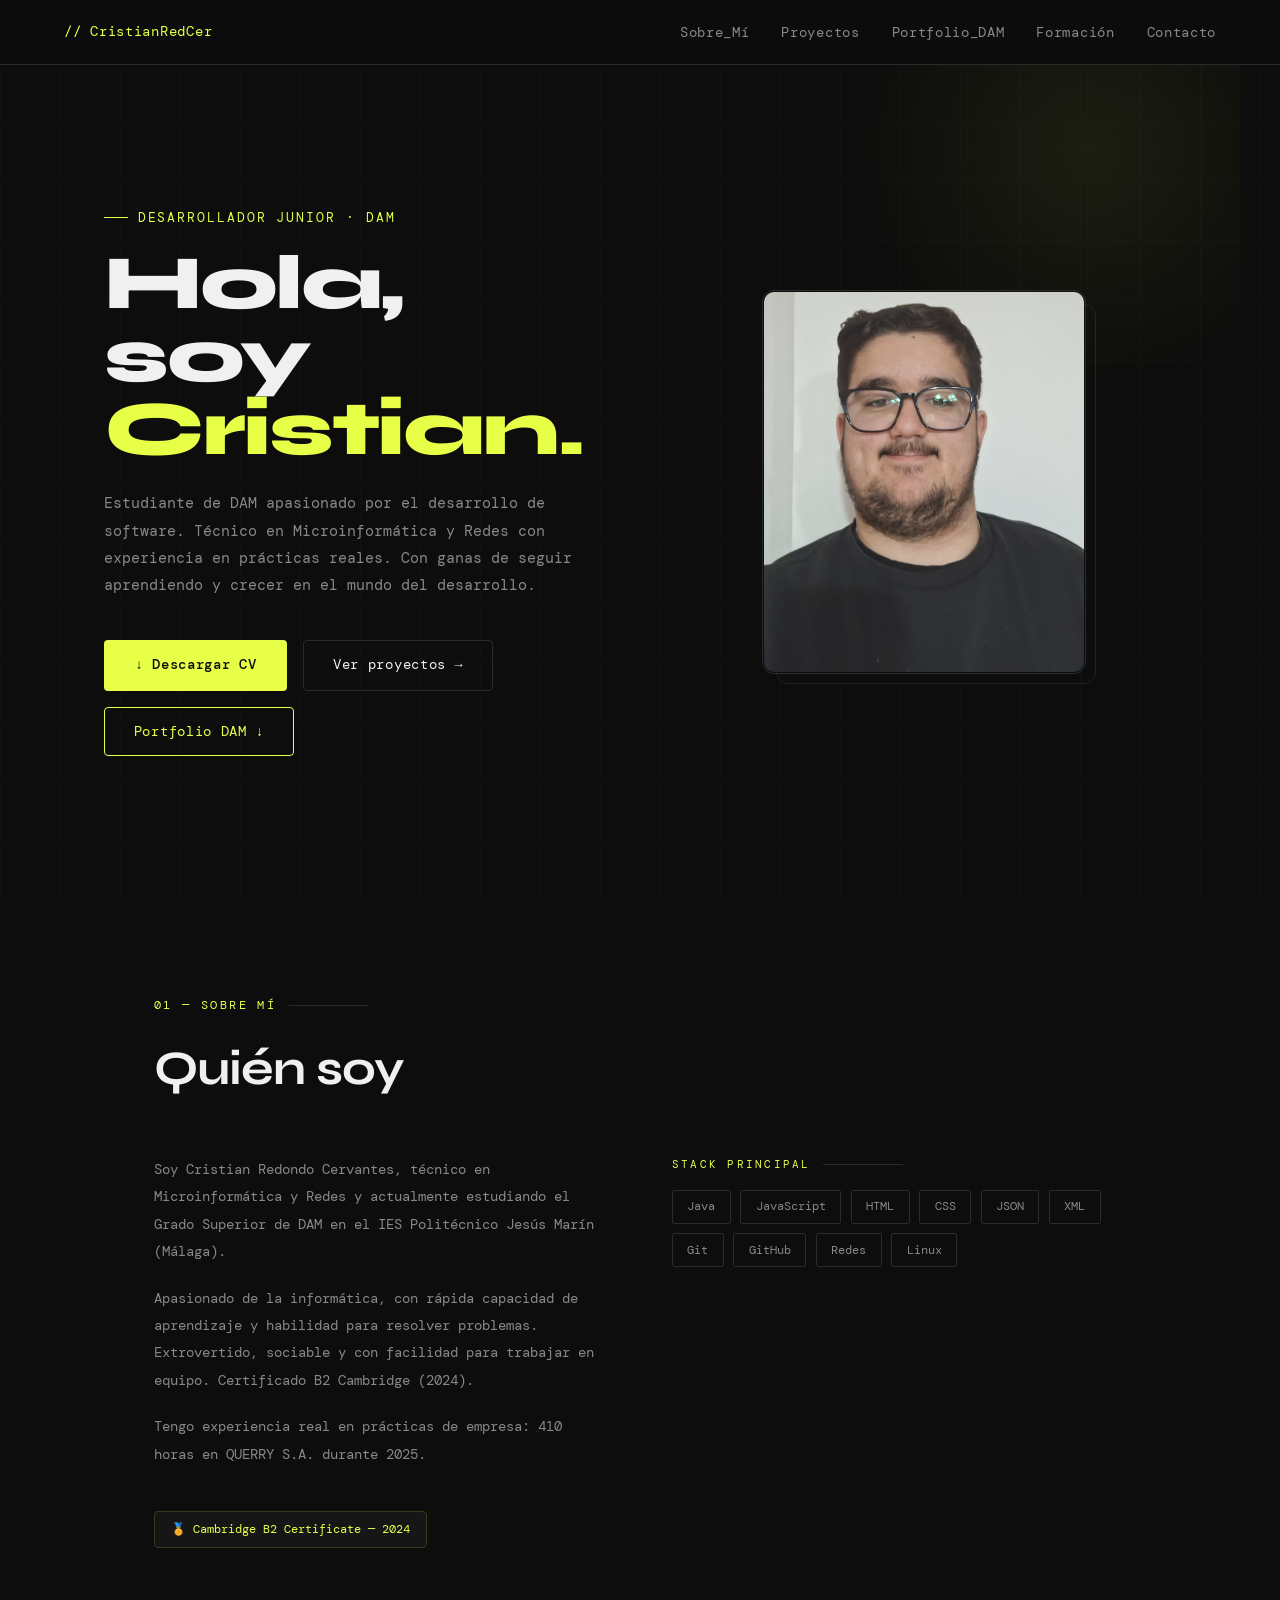
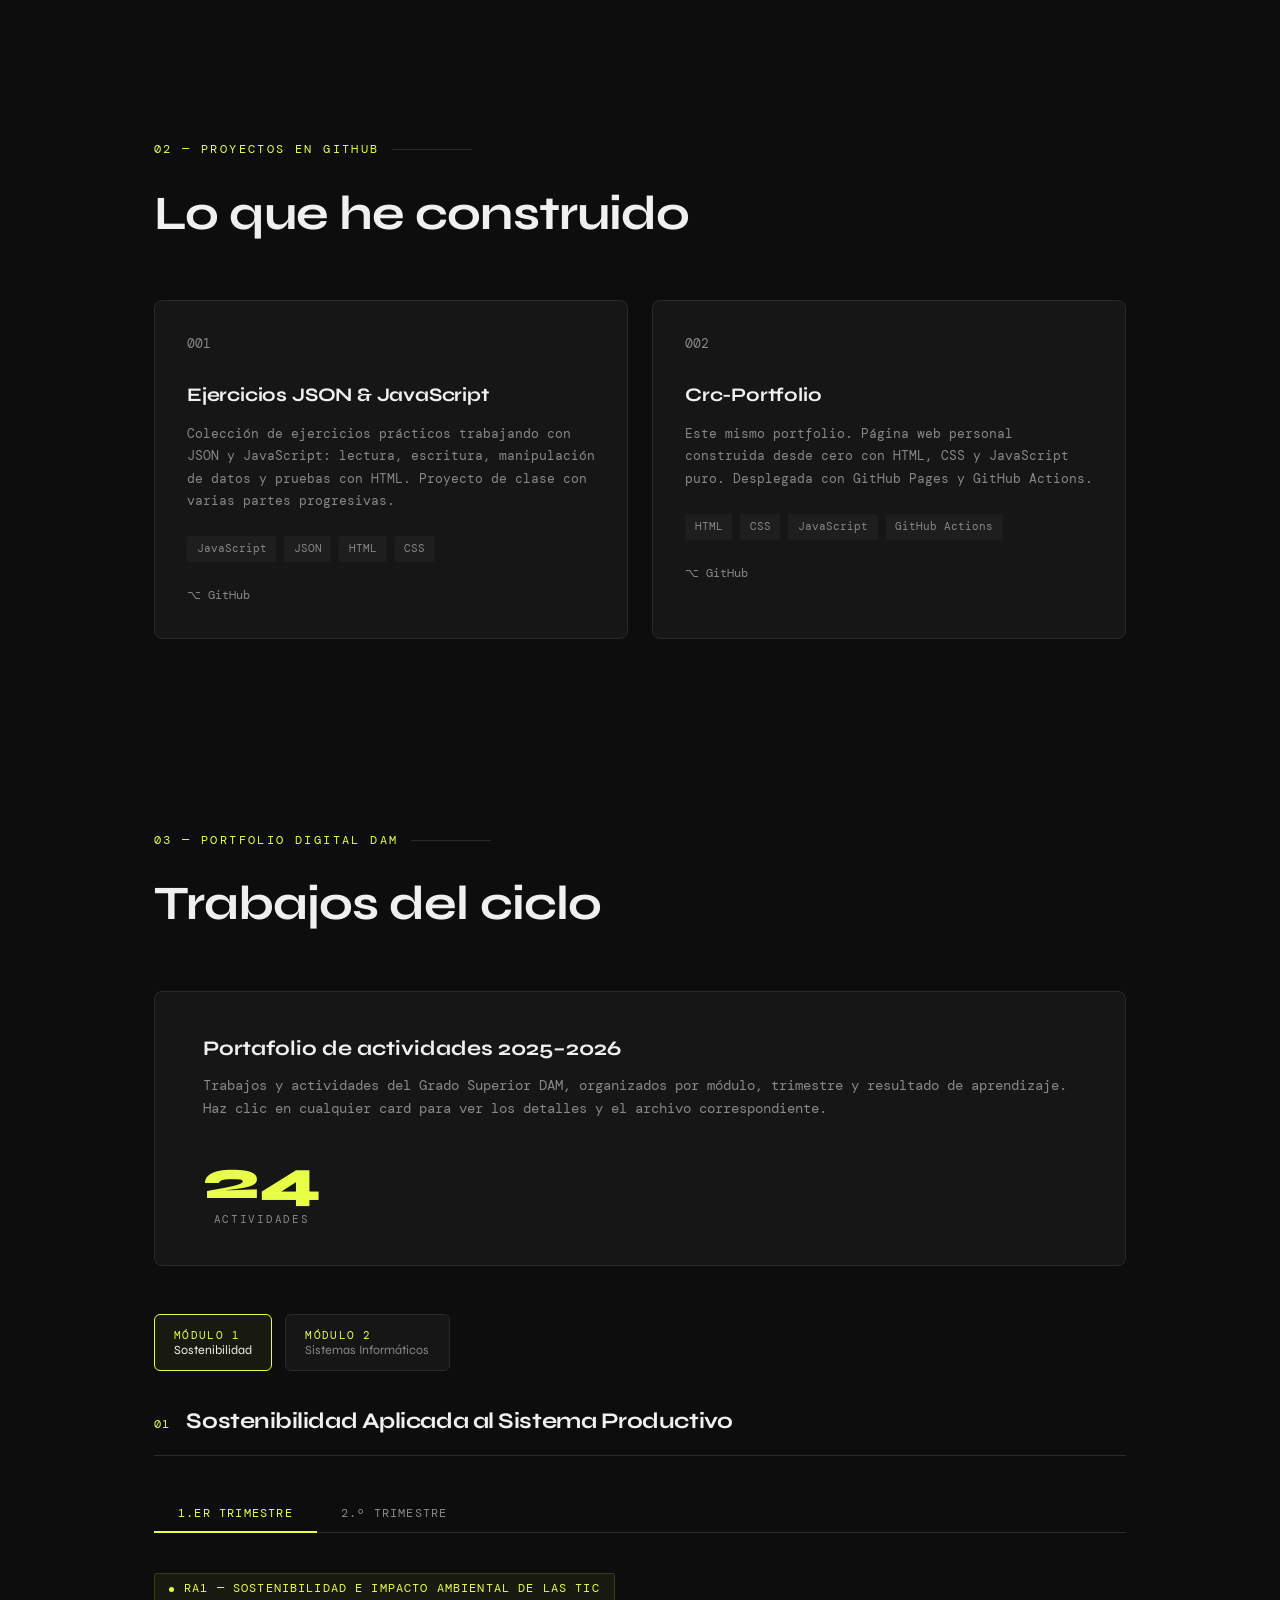
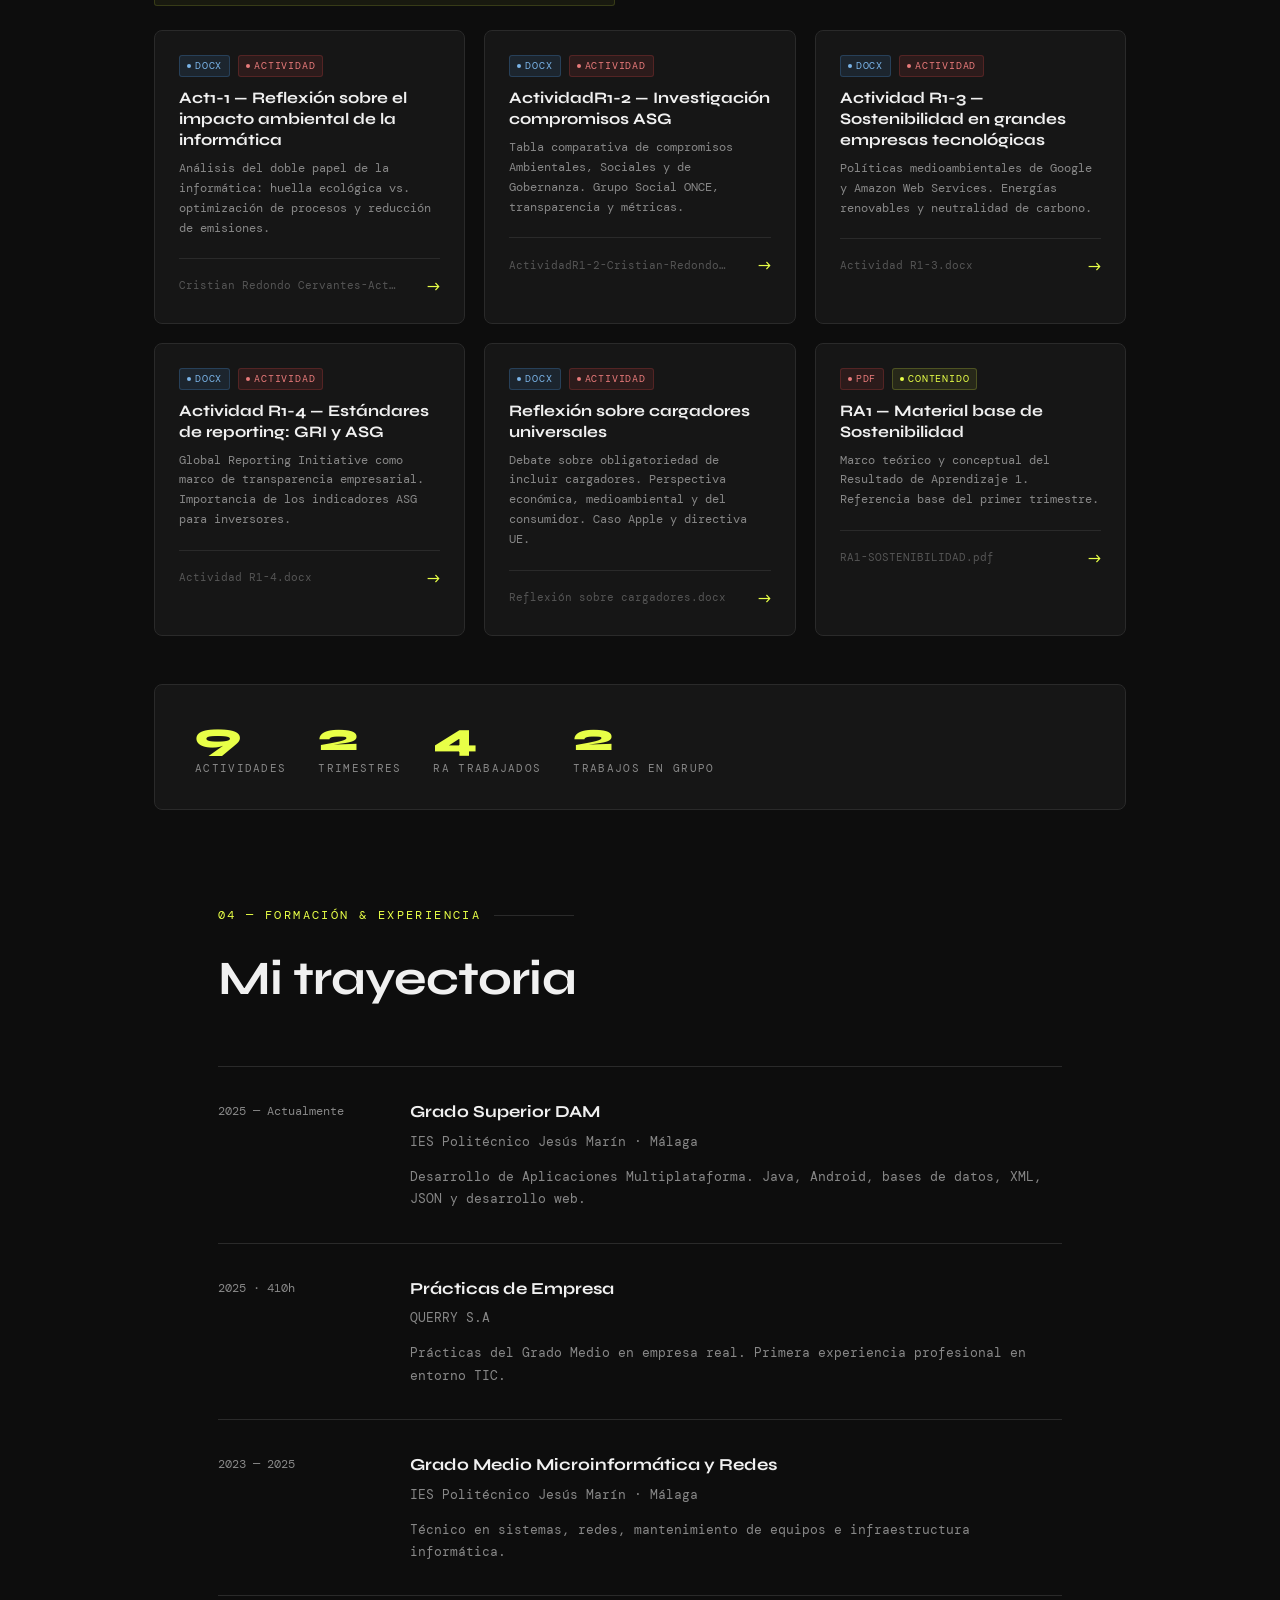
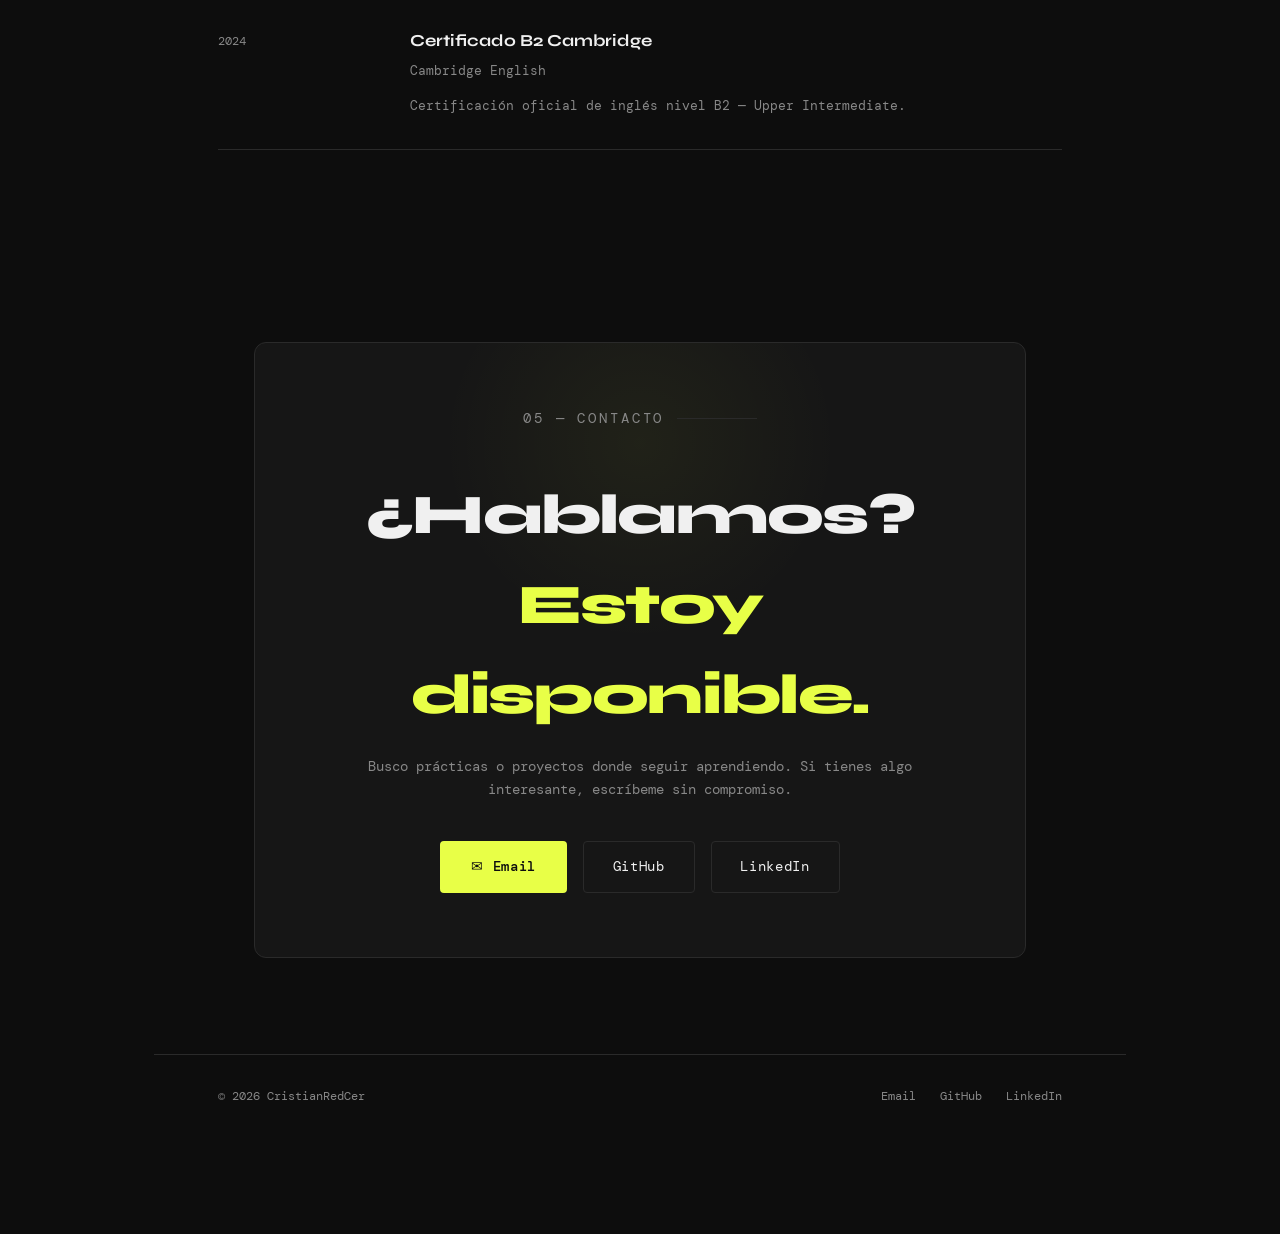
==== commit 6cdbd1d0: "Añado informacion para los enlaces del portfolio DAM" ====
--- a/index.html
+++ b/index.html
@@ -776,7 +776,7 @@
 
     <!-- ══ PROYECTOS ══ -->
     <section id="proyectos" style="max-width: 1100px; margin: 0 auto; padding: 6rem 4rem">
-      <p class="section-label">02 — Proyectos</p>
+      <p class="section-label">02 — Proyectos en GitHub</p>
       <h2 class="section-title">Lo que he construido</h2>
       <div class="projects-grid">
         <div class="project-card">
@@ -820,7 +820,7 @@
           <h3>Portafolio de actividades 2025–2026</h3>
           <p>Trabajos y actividades del Grado Superior DAM, organizados por módulo, trimestre y resultado de aprendizaje. Haz clic en cualquier card para ver los detalles y el archivo correspondiente.</p>
         </div>
-        <div class="portfolio-stat-big">26<span>Actividades</span></div>
+        <div class="portfolio-stat-big">24<span>Actividades</span></div>
       </div>
 
       <!-- NAVEGACIÓN DE MÓDULOS -->
@@ -830,9 +830,6 @@
         </button>
         <button class="mod-btn" onclick="switchModule(event,'si')">
           <div><div class="mod-code">Módulo 2</div><div class="mod-name">Sistemas Informáticos</div></div>
-        </button>
-        <button class="mod-btn" onclick="switchModule(event,'digi')">
-          <div><div class="mod-code">Módulo 3</div><div class="mod-name">Digitalización</div></div>
         </button>
       </div>
 
@@ -1080,13 +1077,13 @@
                 <div class="card-badges"><span class="badge badge-pdf"><span class="dot"></span>PDF</span><span class="badge badge-practica"><span class="dot"></span>Práctica</span></div>
                 <h3>Práctica 3.1 — Gestión de ficheros y directorios en Windows</h3>
                 <p>Práctica completa de gestión de ficheros y directorios. CMD, PowerShell y explorador de archivos Windows.</p>
-                <div class="card-footer"><span class="card-file">Práctica 3.1 Gestión de ficheros y directorios en Windows.pdf</span><span class="card-arrow">→</span></div>
+                <div class="card-footer"><span class="card-file">Práctica3.1_GestióndeficherosydirectoriosenWindows.pdf</span><span class="card-arrow">→</span></div>
               </div>
               <div class="card" onclick="openModal('si_p32')">
                 <div class="card-badges"><span class="badge badge-pdf"><span class="dot"></span>PDF</span><span class="badge badge-practica"><span class="dot"></span>Práctica</span></div>
                 <h3>Práctica 3.2 — Gestión en Ubuntu</h3>
                 <p>Gestión de ficheros y directorios en Ubuntu Linux. Comandos de terminal y comparativa con entorno Windows.</p>
-                <div class="card-footer"><span class="card-file">Practica 3.2 Ubuntu.pdf</span><span class="card-arrow">→</span></div>
+                <div class="card-footer"><span class="card-file">Práctica3.2_Ubuntu.pdf</span><span class="card-arrow">→</span></div>
               </div>
             </div>
           </div>
@@ -1094,35 +1091,11 @@
 
         <div class="stats-row">
           <div class="stat"><span class="stat-num">15</span><span class="stat-lbl">Actividades y prácticas</span></div>
-          <div class="stat"><span class="stat-num">3</span><span class="stat-lbl">Trimestres</span></div>
+          <div class="stat"><span class="stat-num">2</span><span class="stat-lbl">Trimestres</span></div>
           <div class="stat"><span class="stat-num">3</span><span class="stat-lbl">Temas</span></div>
           <div class="stat"><span class="stat-num">5</span><span class="stat-lbl">Scripts propios</span></div>
         </div>
       </div>
-
-      <!-- ══ DIGITALIZACIÓN ══ -->
-      <div id="mod-digi" class="mod-section">
-        <div class="mod-section-header">
-          <span class="mod-section-number">03</span>
-          <h3 class="mod-section-title">Digitalización Aplicada al Sistema Productivo</h3>
-        </div>
-        <div class="ra-block">
-          <div class="ra-label"><span class="ra-dot"></span>RA4 — Digitalización y Transformación del Sistema Productivo</div>
-          <div class="cards-grid">
-            <div class="card" onclick="openModal('digi_ra4')">
-              <div class="card-badges"><span class="badge badge-docx"><span class="dot"></span>DOCX</span><span class="badge badge-pdf"><span class="dot"></span>PDF</span><span class="badge badge-pdf"><span class="dot"></span>Actividad</span></div>
-              <h3>RA4 — Digitalización Aplicada</h3>
-              <p>Análisis y propuestas de digitalización aplicadas al sistema productivo. Transformación digital, herramientas y estrategias de implantación.</p>
-              <div class="card-footer"><span class="card-file">RA4.docx / RA4.pdf</span><span class="card-arrow">→</span></div>
-            </div>
-          </div>
-        </div>
-        <div class="stats-row">
-          <div class="stat"><span class="stat-num">1</span><span class="stat-lbl">Actividad</span></div>
-          <div class="stat"><span class="stat-num">1</span><span class="stat-lbl">RA completado</span></div>
-        </div>
-      </div>
-    </section>
 
     <!-- ══ FORMACIÓN & EXPERIENCIA ══ -->
     <section id="formacion">
